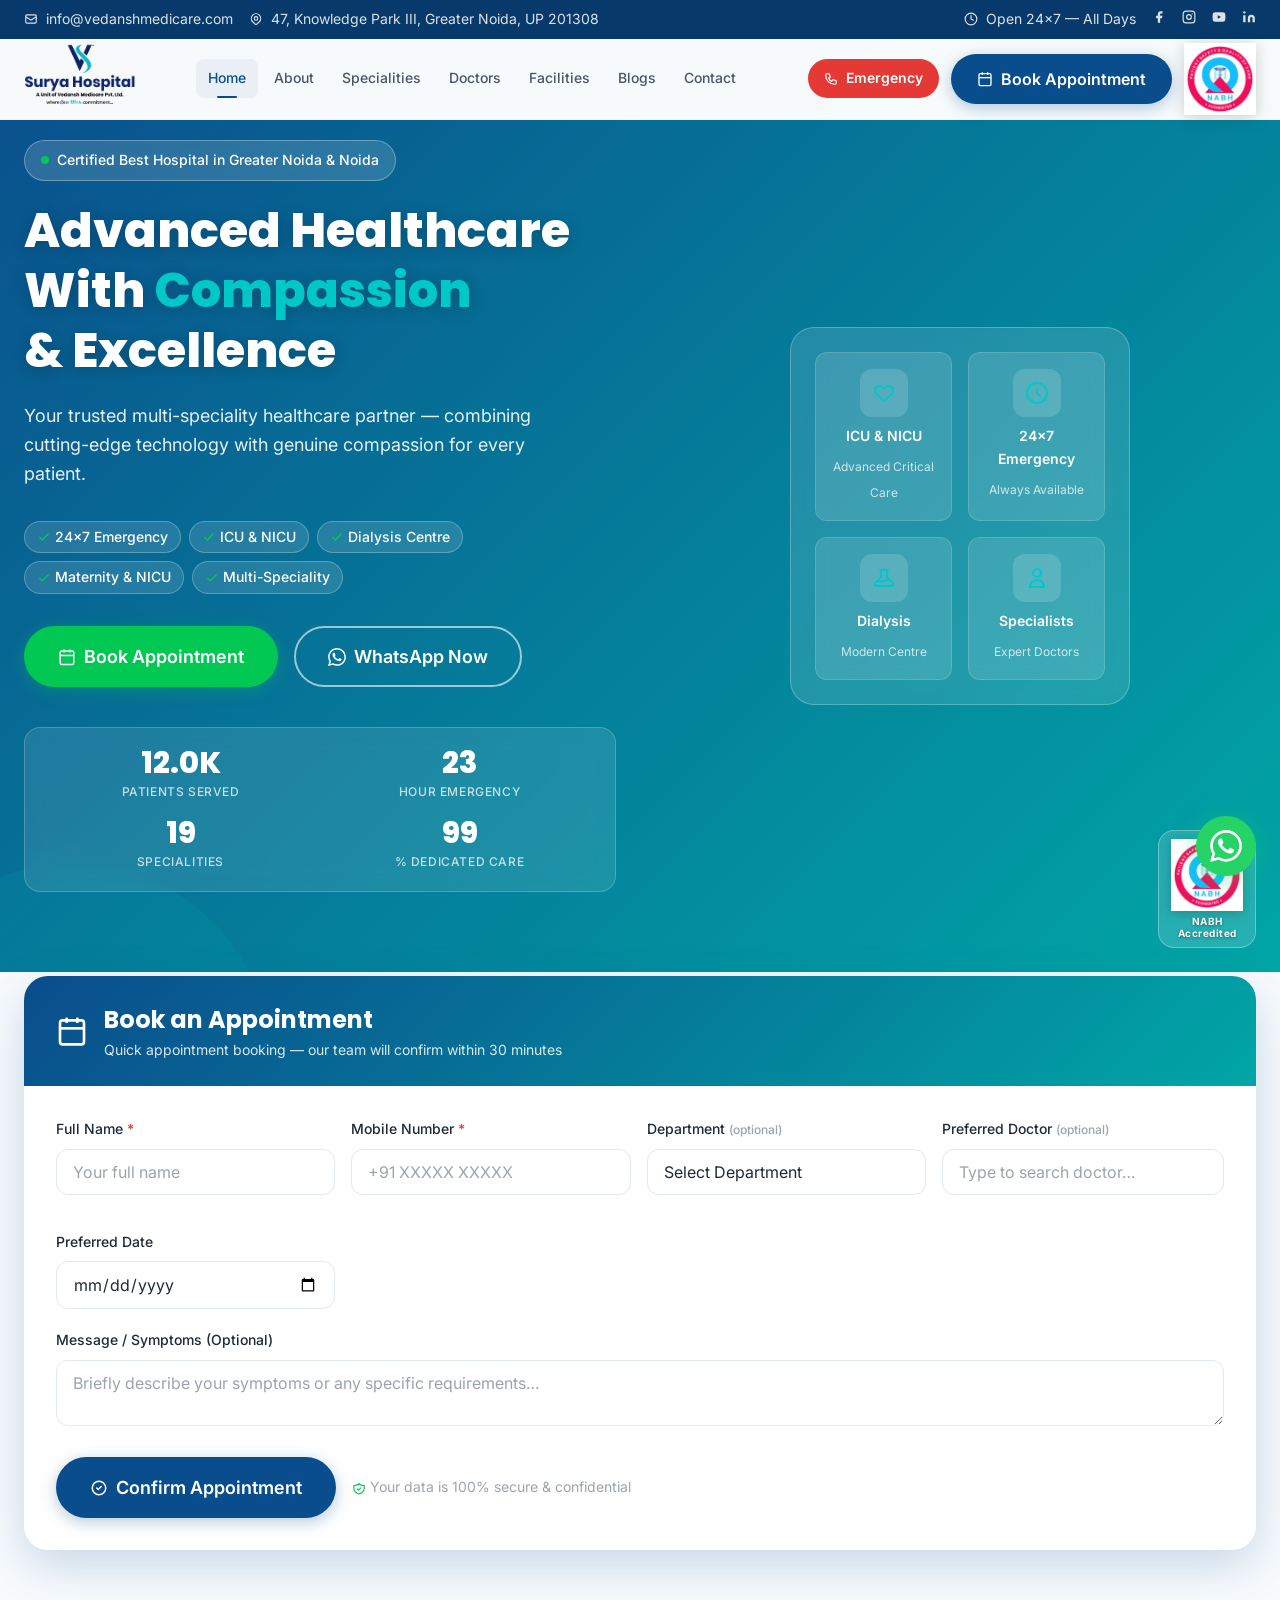
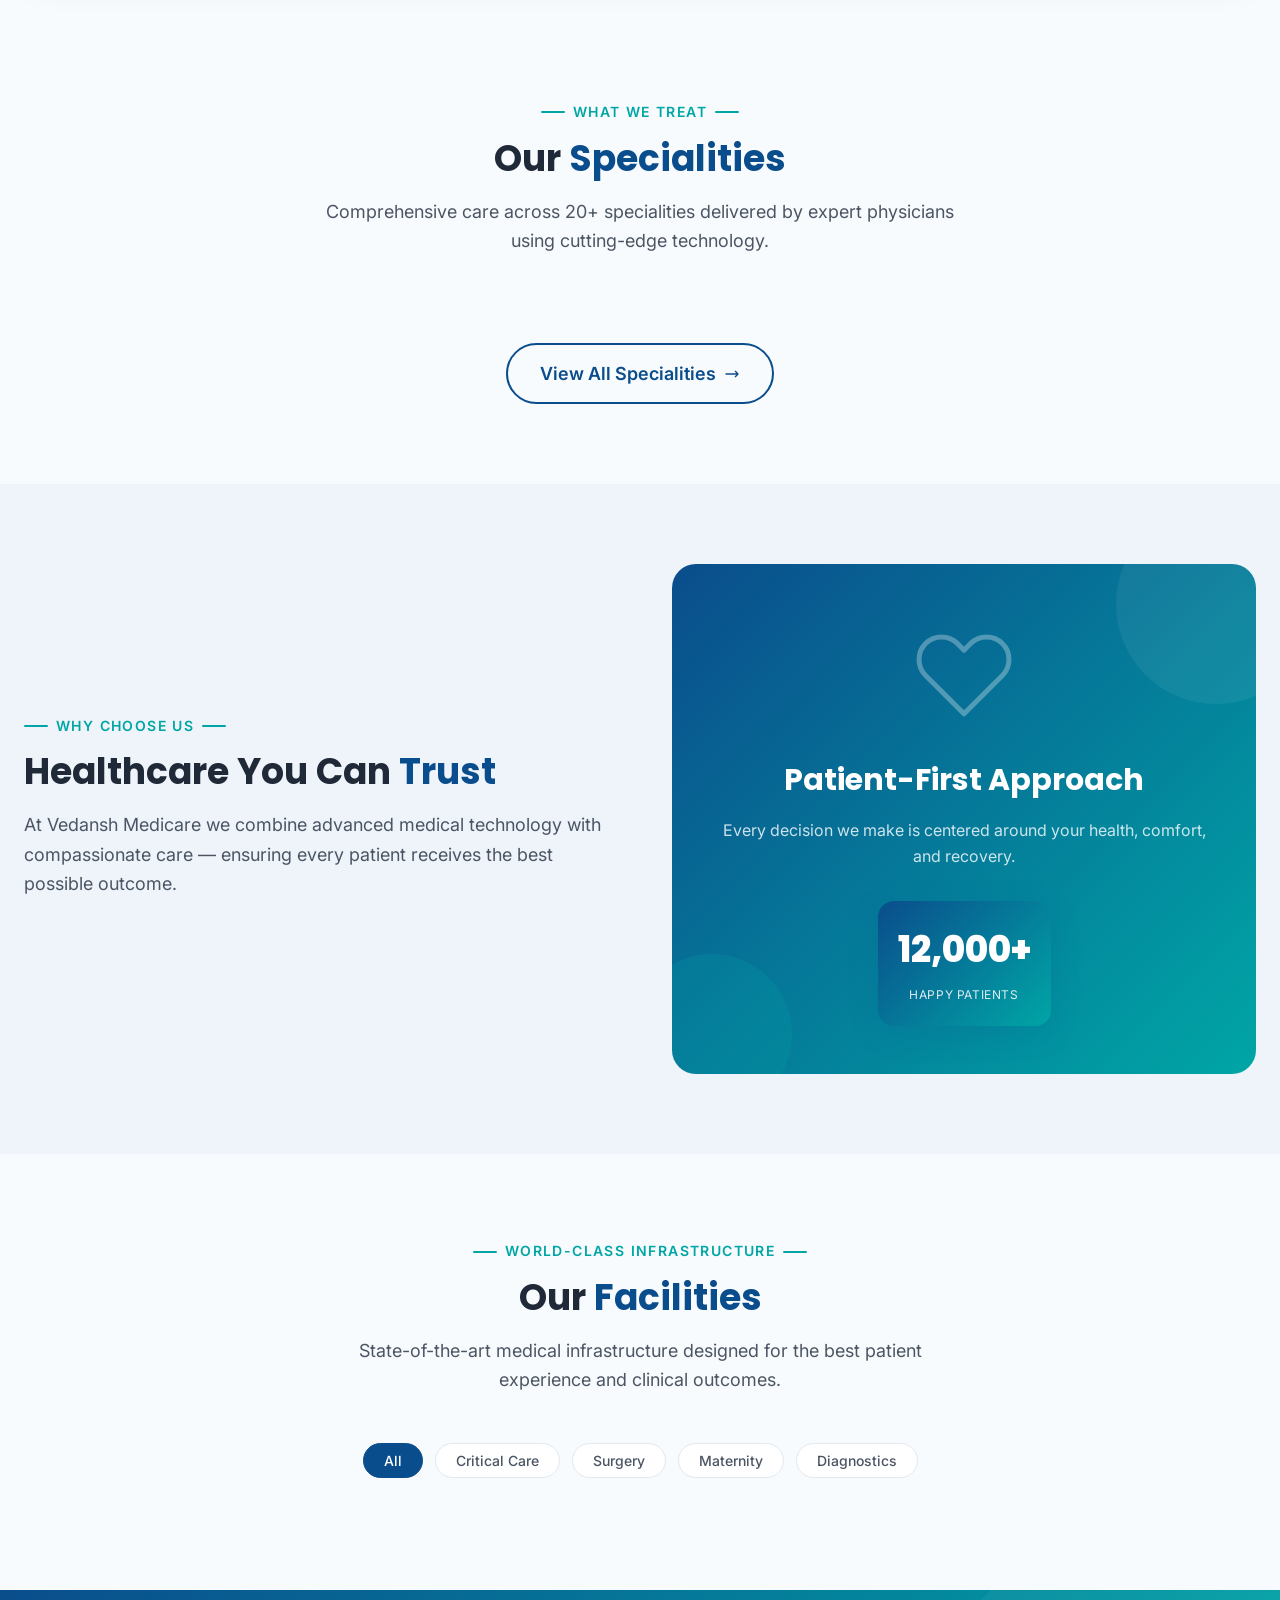
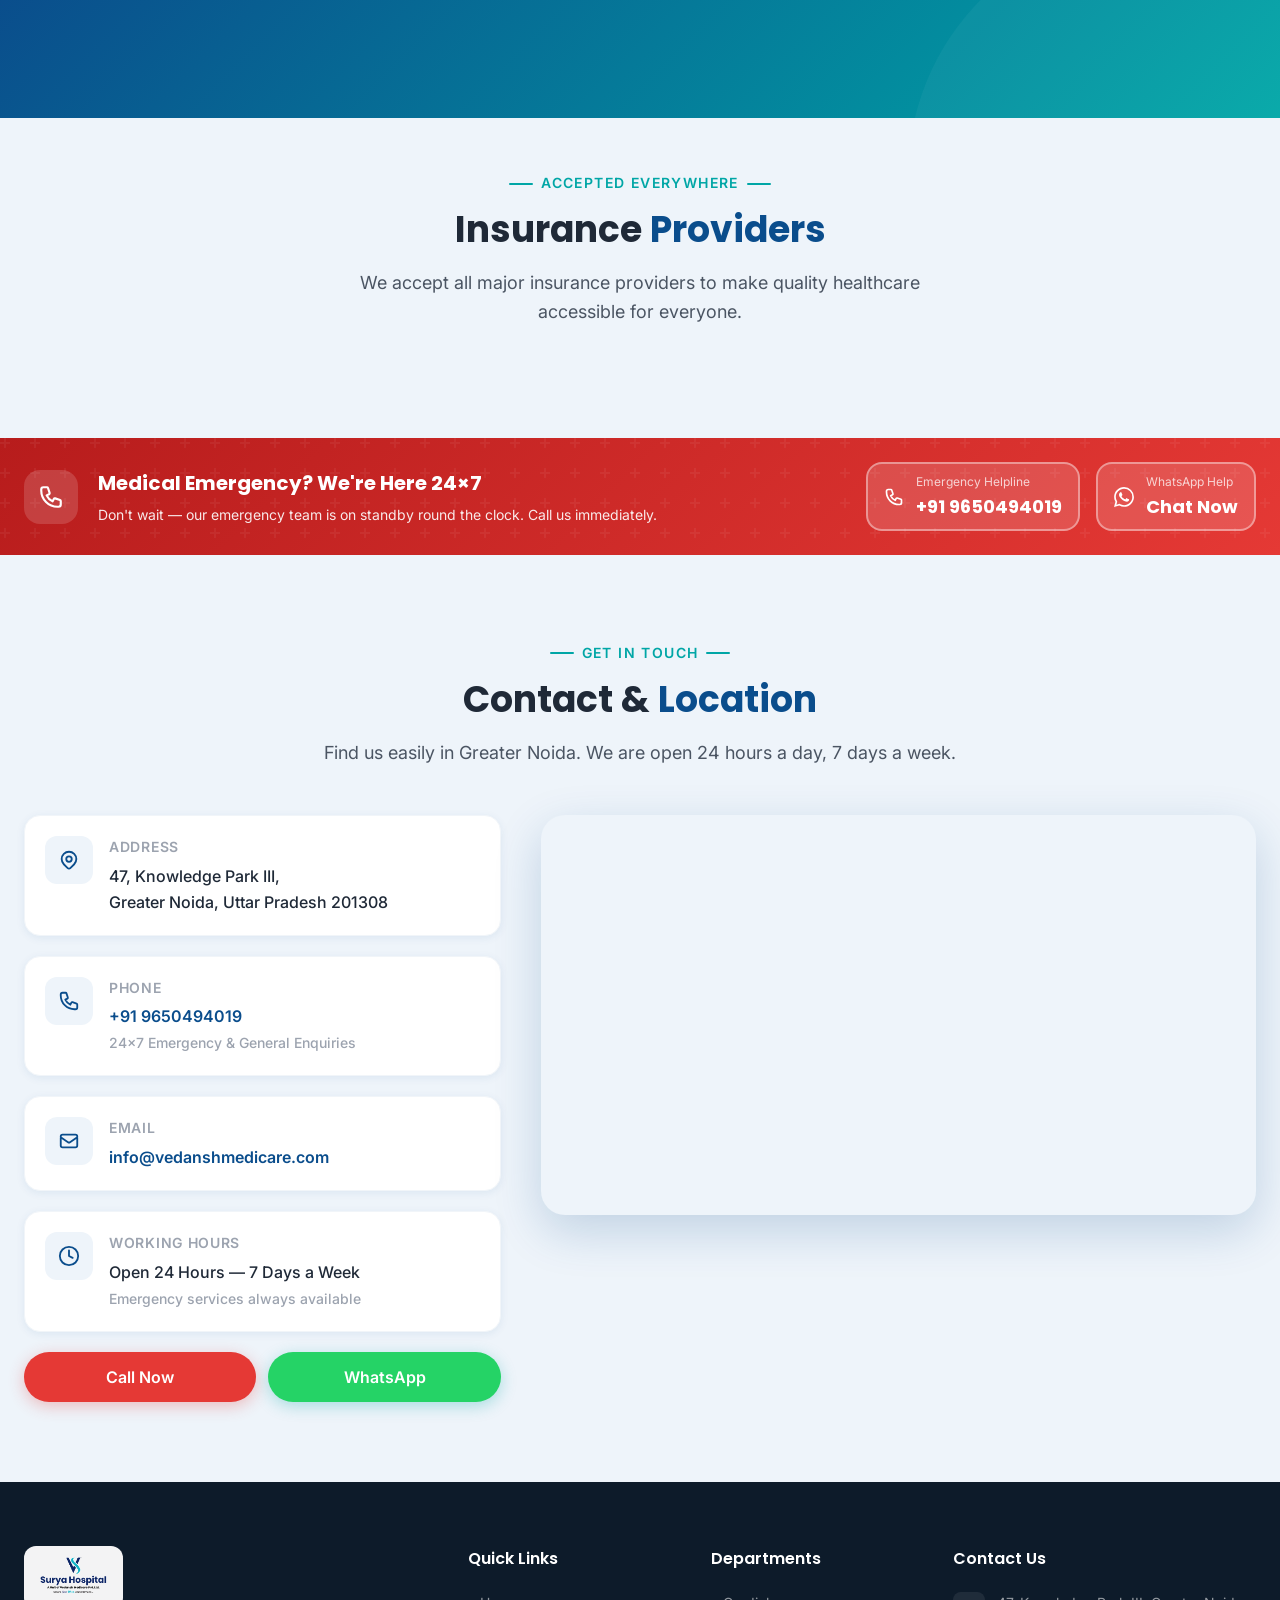
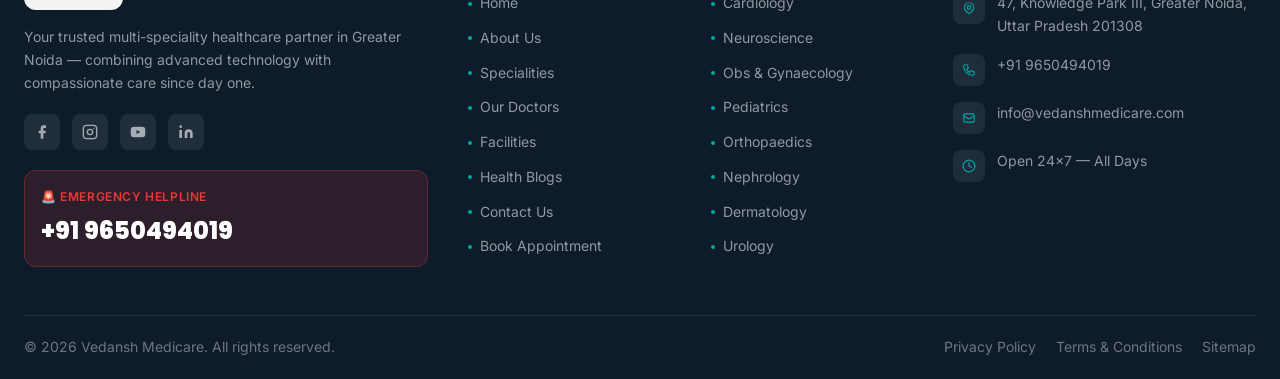
==== frontend/index.html @ 6a5845eb "Fixing the backend" ====
<!DOCTYPE html>
<html lang="en">
<head>
  <meta charset="UTF-8" />
  <meta name="viewport" content="width=device-width, initial-scale=1.0" />
  <meta name="description" content="Vedansh Medicare – Advanced Multi-Speciality Hospital in Greater Noida. 24×7 Emergency, ICU, NICU, Dialysis, Maternity & expert specialists. Book an appointment today." />
  <meta name="keywords" content="hospital greater noida, vedansh medicare, multispeciality hospital, ICU NICU dialysis, emergency hospital noida" />
  <meta name="author" content="Vedansh Medicare" />

  <!-- Open Graph -->
  <meta property="og:type"        content="website" />
  <meta property="og:title"       content="Vedansh Medicare | Advanced Multi-Speciality Hospital" />
  <meta property="og:description" content="24×7 Emergency, ICU, NICU, Dialysis, Maternity & expert specialists in Greater Noida." />
  <meta property="og:url"         content="https://vedanshmedicare.com/" />
  <meta property="og:image"       content="images/og-cover.jpg" />

  <!-- Twitter Card -->
  <meta name="twitter:card"        content="summary_large_image" />
  <meta name="twitter:title"       content="Vedansh Medicare | Advanced Multi-Speciality Hospital" />
  <meta name="twitter:description" content="24×7 Emergency, ICU, NICU, Dialysis, Maternity & expert specialists." />
  <meta name="twitter:image"       content="images/og-cover.jpg" />

  <!-- Canonical -->
  <link rel="canonical" href="https://vedanshmedicare.com/" />

  <!-- Favicon -->
  <link rel="icon" type="image/svg+xml" href="images/favicon.svg" />

  <!-- Fonts (self-hostable via Google Fonts) -->
  <link rel="preconnect" href="https://fonts.googleapis.com" />
  <link rel="preconnect" href="https://fonts.gstatic.com" crossorigin />
  <link href="https://fonts.googleapis.com/css2?family=Poppins:wght@400;500;600;700;800&family=Inter:wght@400;500;600&display=swap" rel="stylesheet" />

  <!-- Stylesheets -->
  <link rel="stylesheet" href="css/variables.css" />
  <link rel="stylesheet" href="css/main.css" />

  <!-- Schema.org Structured Data -->
  <script type="application/ld+json">
  {
    "@context": "https://schema.org",
    "@type": "Hospital",
    "name": "Vedansh Medicare",
    "description": "Advanced Multi-Speciality Hospital in Greater Noida offering 24×7 emergency care, ICU, NICU, dialysis, maternity, and specialist services.",
    "url": "https://vedanshmedicare.com",
    "telephone": "+919650494019",
    "email": "info@vedanshmedicare.com",
    "address": {
      "@type": "PostalAddress",
      "streetAddress": "47, Knowledge Park III",
      "addressLocality": "Greater Noida",
      "addressRegion": "Uttar Pradesh",
      "postalCode": "201308",
      "addressCountry": "IN"
    },
    "openingHours": "Mo-Su 00:00-24:00",
    "sameAs": [
      "https://www.facebook.com/share/1E7JpwSsVk/?mibextid=wwXIfr",
      "https://www.instagram.com/suryahospital_?igsh=MXFpNWg0MnI4MzdrYg==",
      "https://linkedin.com/company/vedanshmedicare"
    ]
  }
  </script>

  <title>Vedansh Medicare | Advanced Multi-Speciality Hospital – Greater Noida</title>
  <script src="/_config.js"></script>
</head>
<body>

<!-- ═══════════════════════════════════════════════════════
     TOAST CONTAINER
═══════════════════════════════════════════════════════ -->
<div id="toast-container" role="alert" aria-live="polite"></div>

<!-- ═══════════════════════════════════════════════════════
     SECTION 1 · STICKY HEADER
═══════════════════════════════════════════════════════ -->
<header id="site-header" role="banner">

  <!-- Top Bar -->
  <div class="header-top">
    <div class="container">
      <div class="header-top-left">
        <a href="mailto:info@vedanshmedicare.com" class="header-top-item">
          <svg xmlns="http://www.w3.org/2000/svg" fill="none" viewBox="0 0 24 24" stroke="currentColor" stroke-width="2"><path stroke-linecap="round" stroke-linejoin="round" d="M3 8l7.89 5.26a2 2 0 002.22 0L21 8M5 19h14a2 2 0 002-2V7a2 2 0 00-2-2H5a2 2 0 00-2 2v10a2 2 0 002 2z"/></svg>
          info@vedanshmedicare.com
        </a>
        <a href="https://maps.google.com/?q=47+Knowledge+Park+III,+Greater+Noida,+Uttar+Pradesh+201308" target="_blank" rel="noopener" class="header-top-item header-top-link">
          <svg xmlns="http://www.w3.org/2000/svg" fill="none" viewBox="0 0 24 24" stroke="currentColor" stroke-width="2"><path stroke-linecap="round" stroke-linejoin="round" d="M17.657 16.657L13.414 20.9a1.998 1.998 0 01-2.827 0l-4.244-4.243a8 8 0 1111.314 0z"/><path stroke-linecap="round" stroke-linejoin="round" d="M15 11a3 3 0 11-6 0 3 3 0 016 0z"/></svg>
          47, Knowledge Park III, Greater Noida, UP 201308
        </a>
      </div>
      <div class="header-top-right">
        <span class="header-top-item">
          <svg xmlns="http://www.w3.org/2000/svg" fill="none" viewBox="0 0 24 24" stroke="currentColor" stroke-width="2"><circle cx="12" cy="12" r="10"/><path stroke-linecap="round" stroke-linejoin="round" d="M12 6v6l4 2"/></svg>
          Open 24×7 — All Days
        </span>
        <a href="https://www.facebook.com/share/1E7JpwSsVk/?mibextid=wwXIfr" target="_blank" rel="noopener" aria-label="Facebook">
          <svg xmlns="http://www.w3.org/2000/svg" width="14" height="14" viewBox="0 0 24 24" fill="currentColor"><path d="M18 2h-3a5 5 0 00-5 5v3H7v4h3v8h4v-8h3l1-4h-4V7a1 1 0 011-1h3z"/></svg>
        </a>
        <a href="https://www.instagram.com/suryahospital_?igsh=MXFpNWg0MnI4MzdrYg==" target="_blank" rel="noopener" aria-label="Instagram">
          <svg xmlns="http://www.w3.org/2000/svg" width="14" height="14" viewBox="0 0 24 24" fill="none" stroke="currentColor" stroke-width="2"><rect x="2" y="2" width="20" height="20" rx="5" ry="5"/><circle cx="12" cy="12" r="4"/><circle cx="17.5" cy="6.5" r="1" fill="currentColor" stroke="none"/></svg>
        </a>
        <a href="https://youtube.com/@vedanshmedicare?si=hkVIFblHaUHSqCaW" target="_blank" rel="noopener" aria-label="YouTube">
          <svg xmlns="http://www.w3.org/2000/svg" width="14" height="14" viewBox="0 0 24 24" fill="currentColor"><path d="M22.54 6.42a2.78 2.78 0 00-1.95-1.96C18.88 4 12 4 12 4s-6.88 0-8.59.46a2.78 2.78 0 00-1.95 1.96A29 29 0 001 12a29 29 0 00.46 5.58a2.78 2.78 0 001.95 1.96C5.12 20 12 20 12 20s6.88 0 8.59-.46a2.78 2.78 0 001.95-1.96A29 29 0 0023 12a29 29 0 00-.46-5.58zM9.75 15.02V8.98L15.5 12l-5.75 3.02z"/></svg>
        </a>
        <a href="https://linkedin.com/company/vedanshmedicare" target="_blank" rel="noopener" aria-label="LinkedIn">
          <svg xmlns="http://www.w3.org/2000/svg" width="14" height="14" viewBox="0 0 24 24" fill="currentColor"><path d="M16 8a6 6 0 016 6v7h-4v-7a2 2 0 00-2-2 2 2 0 00-2 2v7h-4v-7a6 6 0 016-6zM2 9h4v12H2z"/><circle cx="4" cy="4" r="2"/></svg>
        </a>
      </div>
    </div>
  </div>

  <!-- Main Header -->
  <div class="header-main">
    <div class="container">
      <!-- Logo -->
      <a href="index.html" class="site-logo" aria-label="Vedansh Medicare – Home">
        <img src="images/logo.png" alt="Vedansh Medicare" class="site-logo-img" />
      </a>

      <!-- Navigation -->
      <nav class="site-nav" aria-label="Main navigation">
        <a href="index.html"        class="nav-link active">Home</a>
        <a href="about.html"        class="nav-link">About</a>
        <a href="specialities.html" class="nav-link">Specialities</a>
        <a href="doctors.html"      class="nav-link">Doctors</a>
        <a href="facilities.html"   class="nav-link">Facilities</a>
        <a href="blogs.html"        class="nav-link">Blogs</a>
        <a href="contact.html"      class="nav-link">Contact</a>
      </nav>

      <!-- Actions -->
      <div class="header-actions">
        <a href="tel:+919650494019" class="emergency-pill" aria-label="Emergency: +91 9650494019">
          <svg xmlns="http://www.w3.org/2000/svg" fill="none" viewBox="0 0 24 24" stroke="currentColor" stroke-width="2"><path stroke-linecap="round" stroke-linejoin="round" d="M3 5a2 2 0 012-2h3.28a1 1 0 01.948.684l1.498 4.493a1 1 0 01-.502 1.21l-2.257 1.13a11.042 11.042 0 005.516 5.516l1.13-2.257a1 1 0 011.21-.502l4.493 1.498a1 1 0 01.684.949V19a2 2 0 01-2 2h-1C9.716 21 3 14.284 3 6V5z"/></svg>
          Emergency
        </a>
        <a href="#appointment" class="btn btn-primary">
          <svg xmlns="http://www.w3.org/2000/svg" fill="none" viewBox="0 0 24 24" stroke="currentColor" stroke-width="2" width="16" height="16"><rect x="3" y="4" width="18" height="18" rx="2" ry="2"/><line x1="16" y1="2" x2="16" y2="6"/><line x1="8" y1="2" x2="8" y2="6"/><line x1="3" y1="10" x2="21" y2="10"/></svg>
          Book Appointment
        </a>
        <img src="assets /nabh-logo-png_seeklogo-398755.png" alt="NABH Accredited" class="nabh-badge" title="NABH Accredited Hospital" />
        <!-- Hamburger -->
        <button class="hamburger" id="hamburger-btn" aria-label="Open navigation menu" aria-expanded="false">
          <span></span><span></span><span></span>
        </button>
      </div>
    </div>
  </div>
  <!-- ── Offers Marquee ── -->
  <div id="offers-marquee-bar" style="display:none;">
    <div class="offers-marquee-track" id="offers-marquee-track"></div>
  </div>
</header>

<!-- Mobile Navigation Overlay -->
<div class="mobile-nav" id="mobile-nav" role="dialog" aria-modal="true" aria-label="Mobile navigation">
  <div class="mobile-nav-panel">
    <div class="mobile-nav-header">
      <a href="index.html" class="site-logo">
        <img src="images/logo.png" alt="Vedansh Medicare" class="site-logo-img" />
      </a>
      <button id="mobile-nav-close" aria-label="Close navigation">
        <svg xmlns="http://www.w3.org/2000/svg" fill="none" viewBox="0 0 24 24" stroke="currentColor" stroke-width="2" width="24" height="24"><path stroke-linecap="round" stroke-linejoin="round" d="M6 18L18 6M6 6l12 12"/></svg>
      </button>
    </div>
    <nav class="mobile-nav-links" aria-label="Mobile navigation">
      <a href="index.html"        class="mobile-nav-link active">
        <svg xmlns="http://www.w3.org/2000/svg" fill="none" viewBox="0 0 24 24" stroke="currentColor" stroke-width="2" width="18" height="18"><path stroke-linecap="round" stroke-linejoin="round" d="M3 9l9-7 9 7v11a2 2 0 01-2 2H5a2 2 0 01-2-2z"/><polyline points="9 22 9 12 15 12 15 22"/></svg>
        Home
      </a>
      <a href="about.html"        class="mobile-nav-link">
        <svg xmlns="http://www.w3.org/2000/svg" fill="none" viewBox="0 0 24 24" stroke="currentColor" stroke-width="2" width="18" height="18"><path stroke-linecap="round" stroke-linejoin="round" d="M19 21V5a2 2 0 00-2-2H7a2 2 0 00-2 2v16m14 0h2m-2 0h-5m-9 0H3m2 0h5M9 7h1m-1 4h1m4-4h1m-1 4h1m-5 10v-5a1 1 0 011-1h2a1 1 0 011 1v5m-4 0h4"/></svg>
        About
      </a>
      <a href="specialities.html" class="mobile-nav-link">
        <svg xmlns="http://www.w3.org/2000/svg" fill="none" viewBox="0 0 24 24" stroke="currentColor" stroke-width="2" width="18" height="18"><path stroke-linecap="round" stroke-linejoin="round" d="M9 5H7a2 2 0 00-2 2v12a2 2 0 002 2h10a2 2 0 002-2V7a2 2 0 00-2-2h-2M9 5a2 2 0 002 2h2a2 2 0 002-2M9 5a2 2 0 012-2h2a2 2 0 012 2"/></svg>
        Specialities
      </a>
      <a href="doctors.html"      class="mobile-nav-link">
        <svg xmlns="http://www.w3.org/2000/svg" fill="none" viewBox="0 0 24 24" stroke="currentColor" stroke-width="2" width="18" height="18"><path stroke-linecap="round" stroke-linejoin="round" d="M16 7a4 4 0 11-8 0 4 4 0 018 0zM12 14a7 7 0 00-7 7h14a7 7 0 00-7-7z"/></svg>
        Doctors
      </a>
      <a href="facilities.html"   class="mobile-nav-link">
        <svg xmlns="http://www.w3.org/2000/svg" fill="none" viewBox="0 0 24 24" stroke="currentColor" stroke-width="2" width="18" height="18"><path stroke-linecap="round" stroke-linejoin="round" d="M4.318 6.318a4.5 4.5 0 000 6.364L12 20.364l7.682-7.682a4.5 4.5 0 00-6.364-6.364L12 7.636l-1.318-1.318a4.5 4.5 0 00-6.364 0z"/></svg>
        Facilities
      </a>
      <a href="blogs.html"        class="mobile-nav-link">
        <svg xmlns="http://www.w3.org/2000/svg" fill="none" viewBox="0 0 24 24" stroke="currentColor" stroke-width="2" width="18" height="18"><path stroke-linecap="round" stroke-linejoin="round" d="M12 6.253v13m0-13C10.832 5.477 9.246 5 7.5 5S4.168 5.477 3 6.253v13C4.168 18.477 5.754 18 7.5 18s3.332.477 4.5 1.253m0-13C13.168 5.477 14.754 5 16.5 5c1.747 0 3.332.477 4.5 1.253v13C19.832 18.477 18.247 18 16.5 18c-1.746 0-3.332.477-4.5 1.253"/></svg>
        Blogs
      </a>
      <a href="contact.html"      class="mobile-nav-link">
        <svg xmlns="http://www.w3.org/2000/svg" fill="none" viewBox="0 0 24 24" stroke="currentColor" stroke-width="2" width="18" height="18"><path stroke-linecap="round" stroke-linejoin="round" d="M3 5a2 2 0 012-2h3.28a1 1 0 01.948.684l1.498 4.493a1 1 0 01-.502 1.21l-2.257 1.13a11.042 11.042 0 005.516 5.516l1.13-2.257a1 1 0 011.21-.502l4.493 1.498a1 1 0 01.684.949V19a2 2 0 01-2 2h-1C9.716 21 3 14.284 3 6V5z"/></svg>
        Contact
      </a>
    </nav>
    <div class="mobile-nav-footer">
      <a href="tel:+919650494019" class="btn btn-emergency w-full" style="justify-content:center;">
        <svg xmlns="http://www.w3.org/2000/svg" fill="none" viewBox="0 0 24 24" stroke="currentColor" stroke-width="2" width="16" height="16"><path stroke-linecap="round" stroke-linejoin="round" d="M3 5a2 2 0 012-2h3.28a1 1 0 01.948.684l1.498 4.493a1 1 0 01-.502 1.21l-2.257 1.13a11.042 11.042 0 005.516 5.516l1.13-2.257a1 1 0 011.21-.502l4.493 1.498a1 1 0 01.684.949V19a2 2 0 01-2 2h-1C9.716 21 3 14.284 3 6V5z"/></svg>
        Emergency: +91 9650494019
      </a>
      <a href="#appointment" class="btn btn-primary w-full" style="justify-content:center;" id="mobile-book-btn">
        Book Appointment
      </a>
    </div>
  </div>
</div>

<main id="main-content">

<!-- ═══════════════════════════════════════════════════════
     SECTION 2 · HERO BANNER
═══════════════════════════════════════════════════════ -->
<section id="hero" aria-label="Hero banner">

  <!-- Slides Container -->
  <div class="hero-slides-container" id="hero-slides">
    <!-- Slide 1 (default gradient) -->
    <div class="hero-slide active" data-index="0">
      <div class="hero-default-bg"></div>
    </div>
  </div>

  <!-- NABH Certification Badge -->
  <div class="hero-nabh-badge">
    <img src="assets /nabh-logo-png_seeklogo-398755.png" alt="NABH Accredited Hospital" />
    <span>NABH<br/>Accredited</span>
  </div>

  <!-- Hero Content -->
  <div class="hero-content">
    <div class="container">
      <!-- Text -->
      <div class="hero-text" data-animate="fade-up">
        <div class="hero-badge">
          <span class="dot"></span>
          Certified Best Hospital in Greater Noida &amp; Noida
        </div>

        <h1 class="hero-title">
          Advanced Healthcare<br/>
          With <span class="highlight">Compassion</span><br/>
          &amp; Excellence
        </h1>

        <p class="hero-subtitle">
          Your trusted multi-speciality healthcare partner — combining cutting-edge technology with genuine compassion for every patient.
        </p>

        <div class="hero-tags">
          <span class="hero-tag">
            <svg xmlns="http://www.w3.org/2000/svg" fill="none" viewBox="0 0 24 24" stroke="currentColor" stroke-width="2.5" width="14" height="14"><path stroke-linecap="round" stroke-linejoin="round" d="M5 13l4 4L19 7"/></svg>
            24×7 Emergency
          </span>
          <span class="hero-tag">
            <svg xmlns="http://www.w3.org/2000/svg" fill="none" viewBox="0 0 24 24" stroke="currentColor" stroke-width="2.5" width="14" height="14"><path stroke-linecap="round" stroke-linejoin="round" d="M5 13l4 4L19 7"/></svg>
            ICU &amp; NICU
          </span>
          <span class="hero-tag">
            <svg xmlns="http://www.w3.org/2000/svg" fill="none" viewBox="0 0 24 24" stroke="currentColor" stroke-width="2.5" width="14" height="14"><path stroke-linecap="round" stroke-linejoin="round" d="M5 13l4 4L19 7"/></svg>
            Dialysis Centre
          </span>
          <span class="hero-tag">
            <svg xmlns="http://www.w3.org/2000/svg" fill="none" viewBox="0 0 24 24" stroke="currentColor" stroke-width="2.5" width="14" height="14"><path stroke-linecap="round" stroke-linejoin="round" d="M5 13l4 4L19 7"/></svg>
            Maternity &amp; NICU
          </span>
          <span class="hero-tag">
            <svg xmlns="http://www.w3.org/2000/svg" fill="none" viewBox="0 0 24 24" stroke="currentColor" stroke-width="2.5" width="14" height="14"><path stroke-linecap="round" stroke-linejoin="round" d="M5 13l4 4L19 7"/></svg>
            Multi-Speciality
          </span>
        </div>

        <div class="hero-actions">
          <a href="#appointment" class="btn btn-accent btn-lg">
            <svg xmlns="http://www.w3.org/2000/svg" fill="none" viewBox="0 0 24 24" stroke="currentColor" stroke-width="2" width="18" height="18"><rect x="3" y="4" width="18" height="18" rx="2" ry="2"/><line x1="16" y1="2" x2="16" y2="6"/><line x1="8" y1="2" x2="8" y2="6"/><line x1="3" y1="10" x2="21" y2="10"/></svg>
            Book Appointment
          </a>
          <a href="https://wa.me/919650494019" target="_blank" rel="noopener" class="btn btn-outline-white btn-lg">
            <svg xmlns="http://www.w3.org/2000/svg" viewBox="0 0 24 24" fill="currentColor" width="18" height="18"><path d="M17.472 14.382c-.297-.149-1.758-.867-2.03-.967-.273-.099-.471-.148-.67.15-.197.297-.767.966-.94 1.164-.173.199-.347.223-.644.075-.297-.15-1.255-.463-2.39-1.475-.883-.788-1.48-1.761-1.653-2.059-.173-.297-.018-.458.13-.606.134-.133.298-.347.446-.52.149-.174.198-.298.298-.497.099-.198.05-.371-.025-.52-.075-.149-.669-1.612-.916-2.207-.242-.579-.487-.5-.669-.51-.173-.008-.371-.01-.57-.01-.198 0-.52.074-.792.372-.272.297-1.04 1.016-1.04 2.479 0 1.462 1.065 2.875 1.213 3.074.149.198 2.096 3.2 5.077 4.487.709.306 1.262.489 1.694.625.712.227 1.36.195 1.871.118.571-.085 1.758-.719 2.006-1.413.248-.694.248-1.289.173-1.413-.074-.124-.272-.198-.57-.347m-5.421 7.403h-.004a9.87 9.87 0 01-5.031-1.378l-.361-.214-3.741.982.998-3.648-.235-.374a9.86 9.86 0 01-1.51-5.26c.001-5.45 4.436-9.884 9.888-9.884 2.64 0 5.122 1.03 6.988 2.898a9.825 9.825 0 012.893 6.994c-.003 5.45-4.437 9.884-9.885 9.884m8.413-18.297A11.815 11.815 0 0012.05 0C5.495 0 .16 5.335.157 11.892c0 2.096.547 4.142 1.588 5.945L.057 24l6.305-1.654a11.882 11.882 0 005.683 1.448h.005c6.554 0 11.89-5.335 11.893-11.893a11.821 11.821 0 00-3.48-8.413z"/></svg>
            WhatsApp Now
          </a>
        </div>

        <!-- Trust Indicators -->
        <div class="hero-trust">
          <div class="trust-stat">
            <span class="trust-stat-number" data-count="12000">0</span>
            <span class="trust-stat-label">Patients Served</span>
          </div>
          <div class="trust-stat">
            <span class="trust-stat-number" data-count="24">0</span>
            <span class="trust-stat-label">Hour Emergency</span>
          </div>
          <div class="trust-stat">
            <span class="trust-stat-number" data-count="20">0</span>
            <span class="trust-stat-label">Specialities</span>
          </div>
          <div class="trust-stat">
            <span class="trust-stat-number" data-count="100">0</span>
            <span class="trust-stat-label">% Dedicated Care</span>
          </div>
        </div>
      </div>

      <!-- Floating Info Panel -->
      <div class="hero-image-panel" data-animate="fade-left" data-delay="300">
        <div class="hero-floating-card">
          <div class="hero-float-item">
            <div class="hero-float-icon">
              <svg xmlns="http://www.w3.org/2000/svg" fill="none" viewBox="0 0 24 24" stroke="currentColor" stroke-width="2"><path stroke-linecap="round" stroke-linejoin="round" d="M4.318 6.318a4.5 4.5 0 000 6.364L12 20.364l7.682-7.682a4.5 4.5 0 00-6.364-6.364L12 7.636l-1.318-1.318a4.5 4.5 0 00-6.364 0z"/></svg>
            </div>
            <strong>ICU & NICU</strong>
            <span>Advanced Critical Care</span>
          </div>
          <div class="hero-float-item">
            <div class="hero-float-icon">
              <svg xmlns="http://www.w3.org/2000/svg" fill="none" viewBox="0 0 24 24" stroke="currentColor" stroke-width="2"><circle cx="12" cy="12" r="10"/><path stroke-linecap="round" stroke-linejoin="round" d="M12 8v4l3 3"/></svg>
            </div>
            <strong>24×7 Emergency</strong>
            <span>Always Available</span>
          </div>
          <div class="hero-float-item">
            <div class="hero-float-icon">
              <svg xmlns="http://www.w3.org/2000/svg" fill="none" viewBox="0 0 24 24" stroke="currentColor" stroke-width="2"><path stroke-linecap="round" stroke-linejoin="round" d="M19.428 15.428a2 2 0 00-1.022-.547l-2.387-.477a6 6 0 00-3.86.517l-.318.158a6 6 0 01-3.86.517L6.05 15.21a2 2 0 00-1.806.547M8 4h8l-1 1v5.172a2 2 0 00.586 1.414l5 5c1.26 1.26.367 3.414-1.415 3.414H4.828c-1.782 0-2.674-2.154-1.414-3.414l5-5A2 2 0 009 10.172V5L8 4z"/></svg>
            </div>
            <strong>Dialysis</strong>
            <span>Modern Centre</span>
          </div>
          <div class="hero-float-item">
            <div class="hero-float-icon">
              <svg xmlns="http://www.w3.org/2000/svg" fill="none" viewBox="0 0 24 24" stroke="currentColor" stroke-width="2"><path stroke-linecap="round" stroke-linejoin="round" d="M16 7a4 4 0 11-8 0 4 4 0 018 0zM12 14a7 7 0 00-7 7h14a7 7 0 00-7-7z"/></svg>
            </div>
            <strong>Specialists</strong>
            <span>Expert Doctors</span>
          </div>
        </div>
      </div>
    </div>
  </div>

</section>


<!-- ═══════════════════════════════════════════════════════
     SECTION 3 · MEDIA GALLERY (populated from admin)
═══════════════════════════════════════════════════════ -->
<section id="media-gallery-section" aria-label="Hospital Gallery" style="display:none;">
  <div class="gallery-section-header container">
    <h2 class="gallery-section-title" data-animate="fade-up">Our Hospital Gallery</h2>
    <p class="gallery-section-sub" data-animate="fade-up">A glimpse of our state-of-the-art facilities and care environment</p>
  </div>

  <!-- Carousel -->
  <div class="gallery-carousel" data-animate="fade-up">
    <div class="gallery-track" id="gallery-track"></div>

    <!-- Nav arrows -->
    <button class="gallery-nav gallery-nav-prev" id="gallery-prev" aria-label="Previous">
      <svg xmlns="http://www.w3.org/2000/svg" fill="none" viewBox="0 0 24 24" stroke="currentColor" stroke-width="2.5" width="20" height="20"><polyline points="15 18 9 12 15 6"/></svg>
    </button>
    <button class="gallery-nav gallery-nav-next" id="gallery-next" aria-label="Next">
      <svg xmlns="http://www.w3.org/2000/svg" fill="none" viewBox="0 0 24 24" stroke="currentColor" stroke-width="2.5" width="20" height="20"><polyline points="9 18 15 12 9 6"/></svg>
    </button>
  </div>

  <!-- Dots -->
  <div class="gallery-dots" id="gallery-dots"></div>
</section>


<!-- ═══════════════════════════════════════════════════════
     SECTION 3 · QUICK APPOINTMENT BOOKING
═══════════════════════════════════════════════════════ -->
<section id="appointment" aria-label="Book an appointment">
  <div class="container">
    <div class="appointment-card">
      <div class="appointment-header">
        <svg xmlns="http://www.w3.org/2000/svg" fill="none" viewBox="0 0 24 24" stroke="currentColor" stroke-width="2"><rect x="3" y="4" width="18" height="18" rx="2" ry="2"/><line x1="16" y1="2" x2="16" y2="6"/><line x1="8" y1="2" x2="8" y2="6"/><line x1="3" y1="10" x2="21" y2="10"/></svg>
        <div>
          <h2>Book an Appointment</h2>
          <p>Quick appointment booking — our team will confirm within 30 minutes</p>
        </div>
      </div>
      <form class="appointment-form" id="appointment-form" novalidate>
        <div class="appointment-form-grid">
          <div class="form-group">
            <label class="form-label" for="appt-name">Full Name <span style="color:var(--color-emergency)">*</span></label>
            <input type="text" id="appt-name" name="name" class="form-control" placeholder="Your full name" required autocomplete="name" />
          </div>
          <div class="form-group">
            <label class="form-label" for="appt-mobile">Mobile Number <span style="color:var(--color-emergency)">*</span></label>
            <input type="tel" id="appt-mobile" name="mobile" class="form-control" placeholder="+91 XXXXX XXXXX" required autocomplete="tel" pattern="[0-9+\-\s]{10,15}" />
          </div>
          <div class="form-group">
            <label class="form-label" for="appt-dept">Department <span style="font-size:var(--text-xs);color:var(--color-text-muted);">(optional)</span></label>
            <select id="appt-dept" name="department" class="form-control">
              <option value="" selected>Select Department</option>
            </select>
          </div>
          <div class="form-group">
            <label class="form-label" for="appt-doctor">Preferred Doctor <span style="font-size:var(--text-xs);color:var(--color-text-muted);">(optional)</span></label>
            <input type="text" id="appt-doctor" name="doctor" class="form-control" placeholder="Type to search doctor…" autocomplete="off" list="doctor-list" />
            <datalist id="doctor-list"></datalist>
          </div>
          <div class="form-group">
            <label class="form-label" for="appt-date">Preferred Date</label>
            <input type="date" id="appt-date" name="date" class="form-control" />
          </div>
        </div>
        <div class="form-group" style="margin-bottom:var(--space-6)">
          <label class="form-label" for="appt-message">Message / Symptoms (Optional)</label>
          <textarea id="appt-message" name="message" class="form-control" rows="2" placeholder="Briefly describe your symptoms or any specific requirements…"></textarea>
        </div>
        <div style="display:flex;gap:var(--space-4);align-items:center;flex-wrap:wrap;">
          <button type="submit" class="btn btn-primary btn-lg" id="appt-submit">
            <svg xmlns="http://www.w3.org/2000/svg" fill="none" viewBox="0 0 24 24" stroke="currentColor" stroke-width="2" width="18" height="18"><path stroke-linecap="round" stroke-linejoin="round" d="M9 12l2 2 4-4m6 2a9 9 0 11-18 0 9 9 0 0118 0z"/></svg>
            Confirm Appointment
          </button>
          <span style="font-size:var(--text-sm);color:var(--color-text-muted);">
            <svg xmlns="http://www.w3.org/2000/svg" fill="none" viewBox="0 0 24 24" stroke="currentColor" stroke-width="2" width="14" height="14" style="display:inline;vertical-align:middle;color:var(--color-accent);"><path stroke-linecap="round" stroke-linejoin="round" d="M9 12l2 2 4-4m5.618-4.016A11.955 11.955 0 0112 2.944a11.955 11.955 0 01-8.618 3.04A12.02 12.02 0 003 9c0 5.591 3.824 10.29 9 11.622 5.176-1.332 9-6.03 9-11.622 0-1.042-.133-2.052-.382-3.016z"/></svg>
            Your data is 100% secure &amp; confidential
          </span>
        </div>
        <div id="appt-success" class="hidden" style="margin-top:var(--space-4);padding:var(--space-4);background:rgba(0,200,83,0.1);border:1.5px solid var(--color-accent);border-radius:var(--radius-lg);color:var(--color-accent-dark);font-weight:var(--font-medium);">
          ✅ Your appointment request has been submitted! Our team will call you within 30 minutes.
        </div>
      </form>
    </div>
  </div>
</section>


<!-- ═══════════════════════════════════════════════════════
     SECTION 4 · SPECIALITIES SHOWCASE
═══════════════════════════════════════════════════════ -->
<section id="specialities" class="section-padding" aria-label="Our specialities">
  <div class="container">
    <div class="section-header" data-animate="fade-up">
      <span class="section-label">What We Treat</span>
      <h2 class="section-title">Our <span>Specialities</span></h2>
      <p class="section-desc">Comprehensive care across 20+ specialities delivered by expert physicians using cutting-edge technology.</p>
    </div>

    <div class="specialities-grid" id="specialities-grid">
      <!-- JS renders cards from data -->
    </div>

    <div style="text-align:center;margin-top:var(--space-10)" data-animate="fade-up">
      <a href="specialities.html" class="btn btn-outline btn-lg">
        View All Specialities
        <svg xmlns="http://www.w3.org/2000/svg" fill="none" viewBox="0 0 24 24" stroke="currentColor" stroke-width="2" width="16" height="16"><path stroke-linecap="round" stroke-linejoin="round" d="M17 8l4 4m0 0l-4 4m4-4H3"/></svg>
      </a>
    </div>
  </div>
</section>


<!-- ═══════════════════════════════════════════════════════
     SECTION 5 · WHY CHOOSE VEDANSH
═══════════════════════════════════════════════════════ -->
<section id="why-us" class="section-padding" aria-label="Why choose Vedansh Medicare">
  <div class="container">
    <div class="why-us-grid">
      <!-- Left: Features -->
      <div>
        <div class="section-header" style="text-align:left;margin-bottom:var(--space-8)" data-animate="fade-right">
          <span class="section-label" style="justify-content:flex-start;">Why Choose Us</span>
          <h2 class="section-title">Healthcare You Can <span>Trust</span></h2>
          <p class="section-desc" style="max-width:none;text-align:left;">At Vedansh Medicare we combine advanced medical technology with compassionate care — ensuring every patient receives the best possible outcome.</p>
        </div>
        <div class="why-us-features" data-animate="fade-right" data-delay="200">
          <!-- Cards rendered by JS -->
        </div>
      </div>
      <!-- Right: Visual panel -->
      <div class="why-us-image-panel" data-animate="fade-left" data-delay="100">
        <div style="background:var(--gradient-primary);border-radius:var(--radius-2xl);padding:var(--space-12);display:flex;flex-direction:column;align-items:center;justify-content:center;min-height:480px;position:relative;overflow:hidden;">
          <div style="position:absolute;top:-60px;right:-60px;width:200px;height:200px;background:rgba(255,255,255,0.06);border-radius:50%;"></div>
          <div style="position:absolute;bottom:-40px;left:-40px;width:160px;height:160px;background:rgba(0,166,166,0.2);border-radius:50%;"></div>
          <svg xmlns="http://www.w3.org/2000/svg" fill="none" viewBox="0 0 24 24" stroke="white" stroke-width="1" style="width:120px;height:120px;opacity:0.3;margin-bottom:var(--space-6)"><path stroke-linecap="round" stroke-linejoin="round" d="M4.318 6.318a4.5 4.5 0 000 6.364L12 20.364l7.682-7.682a4.5 4.5 0 00-6.364-6.364L12 7.636l-1.318-1.318a4.5 4.5 0 00-6.364 0z"/></svg>
          <h3 style="color:#fff;font-family:var(--font-heading);font-size:var(--text-3xl);font-weight:var(--font-bold);text-align:center;margin-bottom:var(--space-3);">Patient-First Approach</h3>
          <p style="color:rgba(255,255,255,0.8);text-align:center;font-size:var(--text-base);line-height:var(--leading-relaxed);">Every decision we make is centered around your health, comfort, and recovery.</p>
          <div class="why-us-badge" style="position:relative;bottom:auto;right:auto;margin-top:var(--space-8);">
            <span class="why-us-badge-num">12,000+</span>
            <span class="why-us-badge-text">Happy Patients</span>
          </div>
        </div>
      </div>
    </div>
  </div>
</section>


<!-- ═══════════════════════════════════════════════════════
     SECTION 6 · FACILITIES & INFRASTRUCTURE
═══════════════════════════════════════════════════════ -->
<section id="facilities" class="section-padding" aria-label="Hospital facilities">
  <div class="container">
    <div class="section-header" data-animate="fade-up">
      <span class="section-label">World-Class Infrastructure</span>
      <h2 class="section-title">Our <span>Facilities</span></h2>
      <p class="section-desc">State-of-the-art medical infrastructure designed for the best patient experience and clinical outcomes.</p>
    </div>

    <div class="facilities-filter" id="facilities-filter">
      <button class="filter-btn active" data-filter="all">All</button>
      <button class="filter-btn" data-filter="critical">Critical Care</button>
      <button class="filter-btn" data-filter="surgery">Surgery</button>
      <button class="filter-btn" data-filter="maternity">Maternity</button>
      <button class="filter-btn" data-filter="diagnostics">Diagnostics</button>
    </div>

    <div class="facilities-grid" id="facilities-grid">
      <!-- Rendered by JS -->
    </div>
  </div>
</section>




<!-- ═══════════════════════════════════════════════════════
     SECTION 8 · TESTIMONIALS
═══════════════════════════════════════════════════════ -->
<section id="testimonials" class="section-padding" aria-label="Patient testimonials">
  <div class="container">
    <div class="section-header" data-animate="fade-up">
      <span class="section-label">What Patients Say</span>
      <h2 class="section-title">Patient <span>Stories</span></h2>
      <p class="section-desc">Real experiences from patients who trusted us with their health — their words inspire us every day.</p>
    </div>

    <div class="testimonials-carousel" data-animate="fade-up" data-delay="200">
      <div class="testimonials-track" id="testimonials-track">
        <!-- Rendered by JS -->
      </div>
    </div>

    <div class="carousel-controls" id="testimonial-controls">
      <button class="carousel-btn" id="test-prev" aria-label="Previous testimonial">
        <svg xmlns="http://www.w3.org/2000/svg" fill="none" viewBox="0 0 24 24" stroke="currentColor" stroke-width="2"><polyline points="15 18 9 12 15 6"/></svg>
      </button>
      <div id="test-dots" style="display:flex;gap:8px;"></div>
      <button class="carousel-btn" id="test-next" aria-label="Next testimonial">
        <svg xmlns="http://www.w3.org/2000/svg" fill="none" viewBox="0 0 24 24" stroke="currentColor" stroke-width="2"><polyline points="9 18 15 12 9 6"/></svg>
      </button>
    </div>
  </div>
</section>


<!-- ═══════════════════════════════════════════════════════
     SECTION 9 · STATISTICS (ANIMATED COUNTERS)
═══════════════════════════════════════════════════════ -->
<section id="statistics" aria-label="Hospital statistics">
  <div class="container">
    <div class="stats-grid" id="stats-grid">
      <!-- Rendered by JS -->
    </div>
  </div>
</section>


<!-- ═══════════════════════════════════════════════════════
     SECTION 10 · INSURANCE
═══════════════════════════════════════════════════════ -->
<section id="insurance" class="section-padding-sm" aria-label="Insurance providers">
  <div class="container">
    <div class="section-header" data-animate="fade-up" style="margin-bottom:var(--space-8)">
      <span class="section-label">Accepted Everywhere</span>
      <h2 class="section-title">Insurance <span>Providers</span></h2>
      <p class="section-desc">We accept all major insurance providers to make quality healthcare accessible for everyone.</p>
    </div>
    <div class="insurance-track-wrapper">
      <div class="insurance-track" id="insurance-track">
        <!-- Rendered by JS (duplicated for infinite scroll) -->
      </div>
    </div>
  </div>
</section>


<!-- ═══════════════════════════════════════════════════════
     SECTION 10b · PARTNERS
═══════════════════════════════════════════════════════ -->
<section id="partners" class="section-padding-sm" aria-label="Corporate partners">
  <div class="container">
    <div class="section-header" data-animate="fade-up" style="margin-bottom:var(--space-8)">
      <span class="section-label">Trusted By</span>
      <h2 class="section-title">Our <span>Partners</span></h2>
      <p class="section-desc">We partner with leading corporates and organisations to bring quality healthcare closer to you.</p>
    </div>
    <div class="insurance-track-wrapper">
      <div class="insurance-track" id="partners-track">
        <!-- Rendered by JS (duplicated for infinite scroll) -->
      </div>
    </div>
  </div>
</section>


<!-- ═══════════════════════════════════════════════════════
     SECTION 11 · HEALTH ARTICLES / BLOGS
═══════════════════════════════════════════════════════ -->
<section id="blogs" class="section-padding" aria-label="Health articles and blogs">
  <div class="container">
    <div class="section-header" data-animate="fade-up">
      <span class="section-label">Stay Informed</span>
      <h2 class="section-title">Health <span>Articles</span></h2>
      <p class="section-desc">Expert-written health articles to help you make informed decisions about your wellbeing.</p>
    </div>

    <div class="blogs-grid" id="blogs-grid">
      <!-- Rendered by JS -->
    </div>

    <div style="text-align:center;margin-top:var(--space-10)" data-animate="fade-up">
      <a href="blogs.html" class="btn btn-outline btn-lg">
        Read All Articles
        <svg xmlns="http://www.w3.org/2000/svg" fill="none" viewBox="0 0 24 24" stroke="currentColor" stroke-width="2" width="16" height="16"><path stroke-linecap="round" stroke-linejoin="round" d="M17 8l4 4m0 0l-4 4m4-4H3"/></svg>
      </a>
    </div>
  </div>
</section>


<!-- ═══════════════════════════════════════════════════════
     SECTION 12 · EMERGENCY CTA STRIP
═══════════════════════════════════════════════════════ -->
<section id="emergency-cta" aria-label="Emergency contact">
  <div class="container">
    <div class="emergency-content">
      <div class="emergency-left">
        <div class="emergency-icon-wrap">
          <svg xmlns="http://www.w3.org/2000/svg" fill="none" viewBox="0 0 24 24" stroke="white" stroke-width="2"><path stroke-linecap="round" stroke-linejoin="round" d="M3 5a2 2 0 012-2h3.28a1 1 0 01.948.684l1.498 4.493a1 1 0 01-.502 1.21l-2.257 1.13a11.042 11.042 0 005.516 5.516l1.13-2.257a1 1 0 011.21-.502l4.493 1.498a1 1 0 01.684.949V19a2 2 0 01-2 2h-1C9.716 21 3 14.284 3 6V5z"/></svg>
        </div>
        <div class="emergency-text">
          <h2>Medical Emergency? We're Here 24×7</h2>
          <p>Don't wait — our emergency team is on standby round the clock. Call us immediately.</p>
        </div>
      </div>
      <div class="emergency-contacts">
        <a href="tel:+919650494019" class="emergency-contact-btn">
          <svg xmlns="http://www.w3.org/2000/svg" fill="none" viewBox="0 0 24 24" stroke="currentColor" stroke-width="2"><path stroke-linecap="round" stroke-linejoin="round" d="M3 5a2 2 0 012-2h3.28a1 1 0 01.948.684l1.498 4.493a1 1 0 01-.502 1.21l-2.257 1.13a11.042 11.042 0 005.516 5.516l1.13-2.257a1 1 0 011.21-.502l4.493 1.498a1 1 0 01.684.949V19a2 2 0 01-2 2h-1C9.716 21 3 14.284 3 6V5z"/></svg>
          <div>
            <span class="emergency-contact-label">Emergency Helpline</span>
            <span class="emergency-contact-number">+91 9650494019</span>
          </div>
        </a>
        <a href="https://wa.me/919650494019" target="_blank" rel="noopener" class="emergency-contact-btn">
          <svg xmlns="http://www.w3.org/2000/svg" viewBox="0 0 24 24" fill="currentColor"><path d="M17.472 14.382c-.297-.149-1.758-.867-2.03-.967-.273-.099-.471-.148-.67.15-.197.297-.767.966-.94 1.164-.173.199-.347.223-.644.075-.297-.15-1.255-.463-2.39-1.475-.883-.788-1.48-1.761-1.653-2.059-.173-.297-.018-.458.13-.606.134-.133.298-.347.446-.52.149-.174.198-.298.298-.497.099-.198.05-.371-.025-.52-.075-.149-.669-1.612-.916-2.207-.242-.579-.487-.5-.669-.51-.173-.008-.371-.01-.57-.01-.198 0-.52.074-.792.372-.272.297-1.04 1.016-1.04 2.479 0 1.462 1.065 2.875 1.213 3.074.149.198 2.096 3.2 5.077 4.487.709.306 1.262.489 1.694.625.712.227 1.36.195 1.871.118.571-.085 1.758-.719 2.006-1.413.248-.694.248-1.289.173-1.413-.074-.124-.272-.198-.57-.347m-5.421 7.403h-.004a9.87 9.87 0 01-5.031-1.378l-.361-.214-3.741.982.998-3.648-.235-.374a9.86 9.86 0 01-1.51-5.26c.001-5.45 4.436-9.884 9.888-9.884 2.64 0 5.122 1.03 6.988 2.898a9.825 9.825 0 012.893 6.994c-.003 5.45-4.437 9.884-9.885 9.884m8.413-18.297A11.815 11.815 0 0012.05 0C5.495 0 .16 5.335.157 11.892c0 2.096.547 4.142 1.588 5.945L.057 24l6.305-1.654a11.882 11.882 0 005.683 1.448h.005c6.554 0 11.89-5.335 11.893-11.893a11.821 11.821 0 00-3.48-8.413z"/></svg>
          <div>
            <span class="emergency-contact-label">WhatsApp Help</span>
            <span class="emergency-contact-number">Chat Now</span>
          </div>
        </a>
      </div>
    </div>
  </div>
</section>


<!-- ═══════════════════════════════════════════════════════
     SECTION 13 · CONTACT & LOCATION
═══════════════════════════════════════════════════════ -->
<section id="contact" class="section-padding" aria-label="Contact us">
  <div class="container">
    <div class="section-header" data-animate="fade-up">
      <span class="section-label">Get In Touch</span>
      <h2 class="section-title">Contact &amp; <span>Location</span></h2>
      <p class="section-desc">Find us easily in Greater Noida. We are open 24 hours a day, 7 days a week.</p>
    </div>

    <div class="contact-grid">
      <!-- Info Cards -->
      <div class="contact-info" data-animate="fade-right">
        <div class="contact-info-card">
          <div class="contact-icon">
            <svg xmlns="http://www.w3.org/2000/svg" fill="none" viewBox="0 0 24 24" stroke="currentColor" stroke-width="2"><path stroke-linecap="round" stroke-linejoin="round" d="M17.657 16.657L13.414 20.9a1.998 1.998 0 01-2.827 0l-4.244-4.243a8 8 0 1111.314 0z"/><path stroke-linecap="round" stroke-linejoin="round" d="M15 11a3 3 0 11-6 0 3 3 0 016 0z"/></svg>
          </div>
          <div>
            <p class="contact-info-title">Address</p>
            <p class="contact-info-value">47, Knowledge Park III,<br/>Greater Noida, Uttar Pradesh 201308</p>
          </div>
        </div>
        <div class="contact-info-card">
          <div class="contact-icon">
            <svg xmlns="http://www.w3.org/2000/svg" fill="none" viewBox="0 0 24 24" stroke="currentColor" stroke-width="2"><path stroke-linecap="round" stroke-linejoin="round" d="M3 5a2 2 0 012-2h3.28a1 1 0 01.948.684l1.498 4.493a1 1 0 01-.502 1.21l-2.257 1.13a11.042 11.042 0 005.516 5.516l1.13-2.257a1 1 0 011.21-.502l4.493 1.498a1 1 0 01.684.949V19a2 2 0 01-2 2h-1C9.716 21 3 14.284 3 6V5z"/></svg>
          </div>
          <div>
            <p class="contact-info-title">Phone</p>
            <p class="contact-info-value">
              <a href="tel:+919650494019" style="color:var(--color-primary);font-weight:var(--font-semibold);">+91 9650494019</a><br/>
              <span style="font-size:var(--text-sm);color:var(--color-text-muted);">24×7 Emergency &amp; General Enquiries</span>
            </p>
          </div>
        </div>
        <div class="contact-info-card">
          <div class="contact-icon">
            <svg xmlns="http://www.w3.org/2000/svg" fill="none" viewBox="0 0 24 24" stroke="currentColor" stroke-width="2"><path stroke-linecap="round" stroke-linejoin="round" d="M3 8l7.89 5.26a2 2 0 002.22 0L21 8M5 19h14a2 2 0 002-2V7a2 2 0 00-2-2H5a2 2 0 00-2 2v10a2 2 0 002 2z"/></svg>
          </div>
          <div>
            <p class="contact-info-title">Email</p>
            <p class="contact-info-value">
              <a href="mailto:info@vedanshmedicare.com" style="color:var(--color-primary);font-weight:var(--font-semibold);">info@vedanshmedicare.com</a>
            </p>
          </div>
        </div>
        <div class="contact-info-card">
          <div class="contact-icon">
            <svg xmlns="http://www.w3.org/2000/svg" fill="none" viewBox="0 0 24 24" stroke="currentColor" stroke-width="2"><circle cx="12" cy="12" r="10"/><path stroke-linecap="round" stroke-linejoin="round" d="M12 6v6l4 2"/></svg>
          </div>
          <div>
            <p class="contact-info-title">Working Hours</p>
            <p class="contact-info-value">Open 24 Hours — 7 Days a Week<br/><span style="font-size:var(--text-sm);color:var(--color-text-muted);">Emergency services always available</span></p>
          </div>
        </div>
        <div style="display:flex;gap:var(--space-3);">
          <a href="tel:+919650494019" class="btn btn-emergency" style="flex:1;justify-content:center;">
            Call Now
          </a>
          <a href="https://wa.me/919650494019" target="_blank" rel="noopener" class="btn btn-secondary" style="flex:1;justify-content:center;background:#25D366;">
            WhatsApp
          </a>
        </div>
      </div>

      <!-- Map -->
      <div class="contact-map" data-animate="fade-left">
        <iframe
          src="https://www.google.com/maps/embed?pb=!1m18!1m12!1m3!1d3507.5!2d77.47!3d28.47!2m3!1f0!2f0!3f0!3m2!1i1024!2i768!4f13.1!3m3!1m2!1s0x0%3A0x0!2sVedansh+Medicare!5e0!3m2!1sen!2sin!4v1"
          loading="lazy"
          referrerpolicy="no-referrer-when-downgrade"
          title="Vedansh Medicare location map"
          allowfullscreen>
        </iframe>
      </div>
    </div>
  </div>
</section>

</main><!-- /main -->


<!-- ═══════════════════════════════════════════════════════
     SECTION 14 · FOOTER
═══════════════════════════════════════════════════════ -->
<footer id="site-footer" role="contentinfo">
  <div class="container">
    <div class="footer-grid">

      <!-- Brand Col -->
      <div class="footer-brand">
        <a href="index.html" class="site-logo" style="margin-bottom:var(--space-4);">
          <img src="images/logo.png" alt="Vedansh Medicare" class="site-logo-img footer-logo-img" />
        </a>
        <p class="footer-brand-desc">Your trusted multi-speciality healthcare partner in Greater Noida — combining advanced technology with compassionate care since day one.</p>
        <div class="social-links">
          <a href="https://www.facebook.com/share/1E7JpwSsVk/?mibextid=wwXIfr" target="_blank" rel="noopener" class="social-link" aria-label="Facebook">
            <svg xmlns="http://www.w3.org/2000/svg" viewBox="0 0 24 24" fill="currentColor" width="16" height="16"><path d="M18 2h-3a5 5 0 00-5 5v3H7v4h3v8h4v-8h3l1-4h-4V7a1 1 0 011-1h3z"/></svg>
          </a>
          <a href="https://www.instagram.com/suryahospital_?igsh=MXFpNWg0MnI4MzdrYg==" target="_blank" rel="noopener" class="social-link" aria-label="Instagram">
            <svg xmlns="http://www.w3.org/2000/svg" viewBox="0 0 24 24" fill="none" stroke="currentColor" stroke-width="2" width="16" height="16"><rect x="2" y="2" width="20" height="20" rx="5" ry="5"/><circle cx="12" cy="12" r="4"/><circle cx="17.5" cy="6.5" r="1" fill="currentColor" stroke="none"/></svg>
          </a>
          <a href="https://youtube.com/@vedanshmedicare?si=hkVIFblHaUHSqCaW" target="_blank" rel="noopener" class="social-link" aria-label="YouTube">
            <svg xmlns="http://www.w3.org/2000/svg" viewBox="0 0 24 24" fill="currentColor" width="16" height="16"><path d="M22.54 6.42a2.78 2.78 0 00-1.95-1.96C18.88 4 12 4 12 4s-6.88 0-8.59.46a2.78 2.78 0 00-1.95 1.96A29 29 0 001 12a29 29 0 00.46 5.58a2.78 2.78 0 001.95 1.96C5.12 20 12 20 12 20s6.88 0 8.59-.46a2.78 2.78 0 001.95-1.96A29 29 0 0023 12a29 29 0 00-.46-5.58zM9.75 15.02V8.98L15.5 12l-5.75 3.02z"/></svg>
          </a>
          <a href="https://linkedin.com/company/vedanshmedicare" target="_blank" rel="noopener" class="social-link" aria-label="LinkedIn">
            <svg xmlns="http://www.w3.org/2000/svg" viewBox="0 0 24 24" fill="currentColor" width="16" height="16"><path d="M16 8a6 6 0 016 6v7h-4v-7a2 2 0 00-2-2 2 2 0 00-2 2v7h-4v-7a6 6 0 016-6zM2 9h4v12H2z"/><circle cx="4" cy="4" r="2"/></svg>
          </a>
        </div>
        <div class="footer-emergency" style="margin-top:var(--space-5);">
          <span class="footer-emergency-label">🚨 Emergency Helpline</span>
          <a href="tel:+919650494019" class="footer-emergency-number">+91 9650494019</a>
        </div>
      </div>

      <!-- Quick Links -->
      <div>
        <h3 class="footer-col-title">Quick Links</h3>
        <ul class="footer-links">
          <li><a href="index.html"        class="footer-link">Home</a></li>
          <li><a href="about.html"        class="footer-link">About Us</a></li>
          <li><a href="specialities.html" class="footer-link">Specialities</a></li>
          <li><a href="doctors.html"      class="footer-link">Our Doctors</a></li>
          <li><a href="facilities.html"   class="footer-link">Facilities</a></li>
          <li><a href="blogs.html"        class="footer-link">Health Blogs</a></li>
          <li><a href="contact.html"      class="footer-link">Contact Us</a></li>
          <li><a href="#appointment"      class="footer-link">Book Appointment</a></li>
        </ul>
      </div>

      <!-- Departments -->
      <div>
        <h3 class="footer-col-title">Departments</h3>
        <ul class="footer-links">
          <li><a href="specialities.html#cardiology"    class="footer-link">Cardiology</a></li>
          <li><a href="specialities.html#neuroscience"  class="footer-link">Neuroscience</a></li>
          <li><a href="specialities.html#gynaecology"   class="footer-link">Obs &amp; Gynaecology</a></li>
          <li><a href="specialities.html#pediatrics"    class="footer-link">Pediatrics</a></li>
          <li><a href="specialities.html#orthopaedics"  class="footer-link">Orthopaedics</a></li>
          <li><a href="specialities.html#nephrology"    class="footer-link">Nephrology</a></li>
          <li><a href="specialities.html#dermatology"   class="footer-link">Dermatology</a></li>
          <li><a href="specialities.html#urology"       class="footer-link">Urology</a></li>
        </ul>
      </div>

      <!-- Contact -->
      <div>
        <h3 class="footer-col-title">Contact Us</h3>
        <div class="footer-contact-item">
          <div class="footer-contact-icon">
            <svg xmlns="http://www.w3.org/2000/svg" fill="none" viewBox="0 0 24 24" stroke="currentColor" stroke-width="2"><path stroke-linecap="round" stroke-linejoin="round" d="M17.657 16.657L13.414 20.9a1.998 1.998 0 01-2.827 0l-4.244-4.243a8 8 0 1111.314 0z"/><path stroke-linecap="round" stroke-linejoin="round" d="M15 11a3 3 0 11-6 0 3 3 0 016 0z"/></svg>
          </div>
          <span>47, Knowledge Park III, Greater Noida, Uttar Pradesh 201308</span>
        </div>
        <div class="footer-contact-item">
          <div class="footer-contact-icon">
            <svg xmlns="http://www.w3.org/2000/svg" fill="none" viewBox="0 0 24 24" stroke="currentColor" stroke-width="2"><path stroke-linecap="round" stroke-linejoin="round" d="M3 5a2 2 0 012-2h3.28a1 1 0 01.948.684l1.498 4.493a1 1 0 01-.502 1.21l-2.257 1.13a11.042 11.042 0 005.516 5.516l1.13-2.257a1 1 0 011.21-.502l4.493 1.498a1 1 0 01.684.949V19a2 2 0 01-2 2h-1C9.716 21 3 14.284 3 6V5z"/></svg>
          </div>
          <a href="tel:+919650494019" style="color:rgba(255,255,255,0.55);">+91 9650494019</a>
        </div>
        <div class="footer-contact-item">
          <div class="footer-contact-icon">
            <svg xmlns="http://www.w3.org/2000/svg" fill="none" viewBox="0 0 24 24" stroke="currentColor" stroke-width="2"><path stroke-linecap="round" stroke-linejoin="round" d="M3 8l7.89 5.26a2 2 0 002.22 0L21 8M5 19h14a2 2 0 002-2V7a2 2 0 00-2-2H5a2 2 0 00-2 2v10a2 2 0 002 2z"/></svg>
          </div>
          <a href="mailto:info@vedanshmedicare.com" style="color:rgba(255,255,255,0.55);">info@vedanshmedicare.com</a>
        </div>
        <div class="footer-contact-item">
          <div class="footer-contact-icon">
            <svg xmlns="http://www.w3.org/2000/svg" fill="none" viewBox="0 0 24 24" stroke="currentColor" stroke-width="2"><circle cx="12" cy="12" r="10"/><path stroke-linecap="round" stroke-linejoin="round" d="M12 6v6l4 2"/></svg>
          </div>
          <span>Open 24×7 — All Days</span>
        </div>
      </div>
    </div>

    <!-- Footer Bottom -->
    <div class="footer-bottom">
      <span>&copy; <span id="footer-year"></span> Vedansh Medicare. All rights reserved.</span>
      <div class="footer-bottom-links">
        <a href="privacy-policy.html">Privacy Policy</a>
        <a href="terms.html">Terms &amp; Conditions</a>
        <a href="sitemap.xml">Sitemap</a>
      </div>
    </div>
  </div>
</footer>


<!-- ═══════════════════════════════════════════════════════
     WHATSAPP FLOATING BUTTON
═══════════════════════════════════════════════════════ -->
<button type="button" id="wa-trigger" class="wa-trigger" aria-label="Chat on WhatsApp" aria-expanded="false">
  <svg xmlns="http://www.w3.org/2000/svg" viewBox="0 0 24 24" fill="white"><path d="M17.472 14.382c-.297-.149-1.758-.867-2.03-.967-.273-.099-.471-.148-.67.15-.197.297-.767.966-.94 1.164-.173.199-.347.223-.644.075-.297-.15-1.255-.463-2.39-1.475-.883-.788-1.48-1.761-1.653-2.059-.173-.297-.018-.458.13-.606.134-.133.298-.347.446-.52.149-.174.198-.298.298-.497.099-.198.05-.371-.025-.52-.075-.149-.669-1.612-.916-2.207-.242-.579-.487-.5-.669-.51-.173-.008-.371-.01-.57-.01-.198 0-.52.074-.792.372-.272.297-1.04 1.016-1.04 2.479 0 1.462 1.065 2.875 1.213 3.074.149.198 2.096 3.2 5.077 4.487.709.306 1.262.489 1.694.625.712.227 1.36.195 1.871.118.571-.085 1.758-.719 2.006-1.413.248-.694.248-1.289.173-1.413-.074-.124-.272-.198-.57-.347m-5.421 7.403h-.004a9.87 9.87 0 01-5.031-1.378l-.361-.214-3.741.982.998-3.648-.235-.374a9.86 9.86 0 01-1.51-5.26c.001-5.45 4.436-9.884 9.888-9.884 2.64 0 5.122 1.03 6.988 2.898a9.825 9.825 0 012.893 6.994c-.003 5.45-4.437 9.884-9.885 9.884m8.413-18.297A11.815 11.815 0 0012.05 0C5.495 0 .16 5.335.157 11.892c0 2.096.547 4.142 1.588 5.945L.057 24l6.305-1.654a11.882 11.882 0 005.683 1.448h.005c6.554 0 11.89-5.335 11.893-11.893a11.821 11.821 0 00-3.48-8.413z"/></svg>
</button>


<!-- Scripts -->
<script src="js/data.js"></script>
<script src="js/main.js"></script>
</body>
</html>
---- frontend/css/variables.css ----
/* ============================================================
   VEDANSH MEDICARE — Design System Variables
   ============================================================ */

:root {
  /* Brand Colors */
  --color-primary:        #0A4D8C;
  --color-primary-dark:   #073A6B;
  --color-primary-light:  #1A6DB0;
  --color-secondary:      #00A6A6;
  --color-secondary-dark: #007D7D;
  --color-secondary-light:#00C8C8;
  --color-accent:         #00C853;
  --color-accent-dark:    #00A043;
  --color-emergency:      #E53935;
  --color-emergency-dark: #B71C1C;
  --color-warning:        #FF8F00;

  /* Neutrals */
  --color-bg:             #F8FBFD;
  --color-bg-white:       #FFFFFF;
  --color-bg-section:     #EEF4FA;
  --color-bg-dark:        #0D1B2A;
  --color-text:           #1F2937;
  --color-text-secondary: #4B5563;
  --color-text-muted:     #9CA3AF;
  --color-border:         #E2E8F0;
  --color-border-light:   #F1F5F9;

  /* Typography */
  --font-heading:  'Poppins', 'Segoe UI', sans-serif;
  --font-body:     'Inter', 'Segoe UI', sans-serif;
  --font-mono:     'JetBrains Mono', monospace;

  --text-xs:   0.75rem;
  --text-sm:   0.875rem;
  --text-base: 1rem;
  --text-lg:   1.125rem;
  --text-xl:   1.25rem;
  --text-2xl:  1.5rem;
  --text-3xl:  1.875rem;
  --text-4xl:  2.25rem;
  --text-5xl:  3rem;
  --text-6xl:  3.75rem;

  --font-normal:   400;
  --font-medium:   500;
  --font-semibold: 600;
  --font-bold:     700;
  --font-extrabold:800;

  --leading-tight:  1.25;
  --leading-snug:   1.375;
  --leading-normal: 1.5;
  --leading-relaxed:1.625;

  /* Spacing */
  --space-1:  0.25rem;
  --space-2:  0.5rem;
  --space-3:  0.75rem;
  --space-4:  1rem;
  --space-5:  1.25rem;
  --space-6:  1.5rem;
  --space-8:  2rem;
  --space-10: 2.5rem;
  --space-12: 3rem;
  --space-16: 4rem;
  --space-20: 5rem;
  --space-24: 6rem;

  /* Border Radius */
  --radius-sm:   0.375rem;
  --radius-md:   0.5rem;
  --radius-lg:   0.75rem;
  --radius-xl:   1rem;
  --radius-2xl:  1.5rem;
  --radius-full: 9999px;

  /* Shadows */
  --shadow-xs:  0 1px 2px rgba(0,0,0,0.05);
  --shadow-sm:  0 2px 8px rgba(10,77,140,0.08);
  --shadow-md:  0 4px 16px rgba(10,77,140,0.12);
  --shadow-lg:  0 8px 32px rgba(10,77,140,0.16);
  --shadow-xl:  0 16px 48px rgba(10,77,140,0.20);
  --shadow-card:0 4px 24px rgba(10,77,140,0.10);
  --shadow-hover:0 8px 40px rgba(10,77,140,0.18);

  /* Transitions */
  --transition-fast:   150ms ease;
  --transition-base:   250ms ease;
  --transition-slow:   400ms ease;
  --transition-spring: 300ms cubic-bezier(0.34,1.56,0.64,1);

  /* Z-index */
  --z-base:    1;
  --z-dropdown:100;
  --z-sticky:  200;
  --z-overlay: 300;
  --z-modal:   400;
  --z-toast:   500;

  /* Layout */
  --max-width:     1280px;
  --header-height: 80px;

  /* Gradient */
  --gradient-primary: linear-gradient(135deg, #0A4D8C 0%, #00A6A6 100%);
  --gradient-hero:    linear-gradient(135deg, rgba(10,77,140,0.92) 0%, rgba(0,166,166,0.85) 100%);
  --gradient-accent:  linear-gradient(135deg, #00A6A6 0%, #00C853 100%);
  --gradient-card:    linear-gradient(180deg, rgba(10,77,140,0.03) 0%, rgba(10,77,140,0.08) 100%);
}
---- frontend/css/main.css ----
/* ============================================================
   VEDANSH MEDICARE — Main Stylesheet
   ============================================================ */

@import url('https://fonts.googleapis.com/css2?family=Poppins:wght@400;500;600;700;800&family=Inter:wght@400;500;600&display=swap');
@import 'variables.css';

/* ── Reset & Base ─────────────────────────────────────────── */
*, *::before, *::after { box-sizing: border-box; margin: 0; padding: 0; }

html {
  scroll-behavior: smooth;
  font-size: 16px;
  -webkit-text-size-adjust: 100%;
}

body {
  font-family: var(--font-body);
  font-size: var(--text-base);
  line-height: var(--leading-relaxed);
  color: var(--color-text);
  background: var(--color-bg);
  overflow-x: hidden;
}

img { max-width: 100%; height: auto; display: block; }
a  { text-decoration: none; color: inherit; }
ul { list-style: none; }
button { cursor: pointer; border: none; background: none; font-family: inherit; }
input, textarea, select { font-family: inherit; }

/* ── Utility Classes ──────────────────────────────────────── */
.container {
  max-width: var(--max-width);
  margin: 0 auto;
  padding: 0 var(--space-6);
}

.section-padding { padding: var(--space-20) 0; }
.section-padding-sm { padding: var(--space-12) 0; }

.text-primary    { color: var(--color-primary); }
.text-secondary  { color: var(--color-secondary); }
.text-accent     { color: var(--color-accent); }
.text-emergency  { color: var(--color-emergency); }
.text-muted      { color: var(--color-text-muted); }
.text-center     { text-align: center; }
.text-left       { text-align: left; }

.bg-primary      { background: var(--color-primary); }
.bg-secondary    { background: var(--color-secondary); }
.bg-accent       { background: var(--color-accent); }
.bg-section      { background: var(--color-bg-section); }
.bg-dark         { background: var(--color-bg-dark); }
.bg-white        { background: var(--color-bg-white); }

.flex            { display: flex; }
.flex-center     { display: flex; align-items: center; justify-content: center; }
.flex-between    { display: flex; align-items: center; justify-content: space-between; }
.flex-col        { display: flex; flex-direction: column; }
.gap-2           { gap: var(--space-2); }
.gap-4           { gap: var(--space-4); }
.gap-6           { gap: var(--space-6); }
.gap-8           { gap: var(--space-8); }

.grid            { display: grid; }
.grid-2          { grid-template-columns: repeat(2, 1fr); }
.grid-3          { grid-template-columns: repeat(3, 1fr); }
.grid-4          { grid-template-columns: repeat(4, 1fr); }

.rounded-sm  { border-radius: var(--radius-sm); }
.rounded-md  { border-radius: var(--radius-md); }
.rounded-lg  { border-radius: var(--radius-lg); }
.rounded-xl  { border-radius: var(--radius-xl); }
.rounded-2xl { border-radius: var(--radius-2xl); }
.rounded-full{ border-radius: var(--radius-full); }

.shadow-sm   { box-shadow: var(--shadow-sm); }
.shadow-md   { box-shadow: var(--shadow-md); }
.shadow-lg   { box-shadow: var(--shadow-lg); }
.shadow-card { box-shadow: var(--shadow-card); }

.w-full      { width: 100%; }
.h-full      { height: 100%; }
.hidden      { display: none !important; }

/* ── Section Header ───────────────────────────────────────── */
.section-header {
  text-align: center;
  margin-bottom: var(--space-12);
}

.section-label {
  display: inline-flex;
  align-items: center;
  gap: var(--space-2);
  font-size: var(--text-sm);
  font-weight: var(--font-semibold);
  color: var(--color-secondary);
  text-transform: uppercase;
  letter-spacing: 0.1em;
  margin-bottom: var(--space-3);
}

.section-label::before,
.section-label::after {
  content: '';
  display: block;
  width: 24px;
  height: 2px;
  background: var(--color-secondary);
  border-radius: var(--radius-full);
}

.section-title {
  font-family: var(--font-heading);
  font-size: var(--text-4xl);
  font-weight: var(--font-bold);
  color: var(--color-text);
  line-height: var(--leading-tight);
  margin-bottom: var(--space-4);
}

.section-title span {
  color: var(--color-primary);
  position: relative;
}

.section-desc {
  font-size: var(--text-lg);
  color: var(--color-text-secondary);
  max-width: 640px;
  margin: 0 auto;
  line-height: var(--leading-relaxed);
}

/* ── Buttons ──────────────────────────────────────────────── */
.btn {
  display: inline-flex;
  align-items: center;
  gap: var(--space-2);
  padding: var(--space-3) var(--space-6);
  font-size: var(--text-base);
  font-weight: var(--font-semibold);
  border-radius: var(--radius-full);
  transition: all var(--transition-base);
  white-space: nowrap;
  border: 2px solid transparent;
  line-height: 1.4;
}

.btn-primary {
  background: var(--color-primary);
  color: #fff;
  box-shadow: 0 4px 16px rgba(10,77,140,0.3);
}
.btn-primary:hover {
  background: var(--color-primary-dark);
  box-shadow: 0 6px 24px rgba(10,77,140,0.4);
  transform: translateY(-1px);
}

.btn-secondary {
  background: var(--color-secondary);
  color: #fff;
  box-shadow: 0 4px 16px rgba(0,166,166,0.3);
}
.btn-secondary:hover {
  background: var(--color-secondary-dark);
  transform: translateY(-1px);
}

.btn-accent {
  background: var(--color-accent);
  color: #fff;
  box-shadow: 0 4px 16px rgba(0,200,83,0.3);
}
.btn-accent:hover {
  background: var(--color-accent-dark);
  transform: translateY(-1px);
}

.btn-emergency {
  background: var(--color-emergency);
  color: #fff;
  box-shadow: 0 4px 16px rgba(229,57,53,0.3);
}
.btn-emergency:hover {
  background: var(--color-emergency-dark);
  transform: translateY(-1px);
}

.btn-outline {
  background: transparent;
  border-color: var(--color-primary);
  color: var(--color-primary);
}
.btn-outline:hover {
  background: var(--color-primary);
  color: #fff;
}

.btn-outline-white {
  background: transparent;
  border-color: rgba(255,255,255,0.6);
  color: #fff;
}
.btn-outline-white:hover {
  background: rgba(255,255,255,0.15);
  border-color: #fff;
}

.btn-lg {
  padding: var(--space-4) var(--space-8);
  font-size: var(--text-lg);
}

.btn-sm {
  padding: var(--space-2) var(--space-4);
  font-size: var(--text-sm);
}

.btn-icon {
  width: 44px;
  height: 44px;
  padding: 0;
  display: inline-flex;
  align-items: center;
  justify-content: center;
  border-radius: var(--radius-full);
}

/* ── Badge ────────────────────────────────────────────────── */
.badge {
  display: inline-flex;
  align-items: center;
  padding: var(--space-1) var(--space-3);
  font-size: var(--text-xs);
  font-weight: var(--font-semibold);
  border-radius: var(--radius-full);
  text-transform: uppercase;
  letter-spacing: 0.05em;
}

.badge-primary   { background: rgba(10,77,140,0.1);  color: var(--color-primary); }
.badge-secondary { background: rgba(0,166,166,0.1);  color: var(--color-secondary); }
.badge-accent    { background: rgba(0,200,83,0.1);   color: var(--color-accent-dark); }
.badge-emergency { background: rgba(229,57,53,0.1);  color: var(--color-emergency); }

/* ── Cards ────────────────────────────────────────────────── */
.card {
  background: var(--color-bg-white);
  border-radius: var(--radius-xl);
  box-shadow: var(--shadow-card);
  overflow: hidden;
  transition: all var(--transition-base);
}

.card:hover {
  box-shadow: var(--shadow-hover);
  transform: translateY(-4px);
}

.card-body { padding: var(--space-6); }

/* ── Form Elements ────────────────────────────────────────── */
.form-group { margin-bottom: var(--space-5); }

.form-label {
  display: block;
  font-size: var(--text-sm);
  font-weight: var(--font-medium);
  color: var(--color-text);
  margin-bottom: var(--space-2);
}

.form-control {
  width: 100%;
  padding: var(--space-3) var(--space-4);
  font-size: var(--text-base);
  color: var(--color-text);
  background: var(--color-bg-white);
  border: 1.5px solid var(--color-border);
  border-radius: var(--radius-lg);
  transition: all var(--transition-fast);
  outline: none;
}

.form-control:focus {
  border-color: var(--color-primary);
  box-shadow: 0 0 0 3px rgba(10,77,140,0.12);
}

.form-control::placeholder { color: var(--color-text-muted); }

select.form-control { appearance: none; }

/* ── Loading Skeleton ─────────────────────────────────────── */
.skeleton {
  background: linear-gradient(90deg, #e8eef4 25%, #f5f8fb 50%, #e8eef4 75%);
  background-size: 200% 100%;
  animation: skeleton-shimmer 1.4s infinite;
  border-radius: var(--radius-md);
}

@keyframes skeleton-shimmer {
  0%   { background-position: 200% 0; }
  100% { background-position: -200% 0; }
}

/* ── Toast Notification ───────────────────────────────────── */
#toast-container {
  position: fixed;
  top: var(--space-6);
  right: var(--space-6);
  z-index: var(--z-toast);
  display: flex;
  flex-direction: column;
  gap: var(--space-3);
}

.toast {
  display: flex;
  align-items: center;
  gap: var(--space-3);
  padding: var(--space-4) var(--space-5);
  background: #fff;
  border-radius: var(--radius-lg);
  box-shadow: var(--shadow-lg);
  border-left: 4px solid var(--color-primary);
  min-width: 280px;
  max-width: 380px;
  animation: toast-in var(--transition-spring);
}

.toast.success { border-color: var(--color-accent); }
.toast.error   { border-color: var(--color-emergency); }
.toast.warning { border-color: var(--color-warning); }

@keyframes toast-in {
  from { opacity: 0; transform: translateX(40px); }
  to   { opacity: 1; transform: translateX(0); }
}

/* ── ─────────────────────────────────────────────────────── */
/* ── HEADER                                                   */
/* ── ─────────────────────────────────────────────────────── */

#site-header {
  position: fixed;
  top: 0;
  left: 0;
  right: 0;
  z-index: var(--z-sticky);
  transition: all var(--transition-base);
}

.header-top {
  background: var(--color-primary-dark);
  color: rgba(255,255,255,0.85);
  font-size: var(--text-sm);
  padding: var(--space-2) 0;
}

.header-top .container {
  display: flex;
  align-items: center;
  justify-content: space-between;
}

.header-top a { color: rgba(255,255,255,0.85); transition: color var(--transition-fast); }
.header-top a:hover { color: #fff; }

.header-top-left, .header-top-right {
  display: flex;
  align-items: center;
  gap: var(--space-4);
}

.header-top-item {
  display: flex;
  align-items: center;
  gap: var(--space-2);
}

.header-top-item svg { width: 14px; height: 14px; flex-shrink: 0; }

a.header-top-link {
  color: inherit;
  text-decoration: none;
  transition: opacity 0.2s;
}
a.header-top-link:hover { opacity: 0.75; text-decoration: underline; }

.header-main {
  background: rgba(255,255,255,0.97);
  backdrop-filter: blur(20px);
  -webkit-backdrop-filter: blur(20px);
  border-bottom: 1px solid var(--color-border-light);
  padding: 0;
  transition: all var(--transition-base);
}

#site-header.scrolled .header-main {
  box-shadow: var(--shadow-lg);
}

.header-main .container {
  display: flex;
  align-items: center;
  justify-content: space-between;
  height: var(--header-height);
  gap: var(--space-6);
}

/* Logo */
.site-logo {
  display: flex;
  align-items: center;
  flex-shrink: 0;
  text-decoration: none;
}

.site-logo-img {
  height: 80px;
  width: auto;
  object-fit: contain;
  display: block;
  image-rendering: -webkit-optimize-contrast;
  image-rendering: crisp-edges;
  filter: contrast(1.06) saturate(1.08) brightness(1.01);
  transition: opacity var(--transition-fast), filter var(--transition-fast);
}

.site-logo:hover .site-logo-img {
  opacity: 0.88;
  filter: contrast(1.1) saturate(1.12) brightness(1.03);
}

/* Footer / dark backgrounds */
.footer-logo-img {
  height: 64px;
  width: auto;
  object-fit: contain;
  background: rgba(255,255,255,0.95);
  border-radius: var(--radius-lg);
  padding: 8px 16px;
  image-rendering: -webkit-optimize-contrast;
  filter: contrast(1.06) saturate(1.08);
  transition: opacity var(--transition-fast);
}

.site-logo:hover .footer-logo-img { opacity: 0.88; }

/* Mobile nav logo */
.site-logo-img-sm {
  height: 52px;
  width: auto;
  object-fit: contain;
  image-rendering: -webkit-optimize-contrast;
  filter: contrast(1.06) saturate(1.08);
}

/* Legacy classes (kept to avoid breaks) */
.logo-icon { display: none; }
.logo-text { display: none; }
.logo-text-main { display: none; }
.logo-text-sub  { display: none; }

/* Navigation */
.site-nav { display: flex; align-items: center; gap: var(--space-1); }

.nav-link {
  font-size: var(--text-sm);
  font-weight: var(--font-medium);
  color: var(--color-text-secondary);
  padding: var(--space-2) var(--space-3);
  border-radius: var(--radius-md);
  transition: all var(--transition-fast);
  position: relative;
  white-space: nowrap;
}

.nav-link:hover, .nav-link.active {
  color: var(--color-primary);
  background: rgba(10,77,140,0.06);
}

.nav-link.active::after {
  content: '';
  position: absolute;
  bottom: 0;
  left: 50%;
  transform: translateX(-50%);
  width: 20px;
  height: 2px;
  background: var(--color-primary);
  border-radius: var(--radius-full);
}

/* Header Actions */
.header-actions {
  display: flex;
  align-items: center;
  gap: var(--space-3);
  flex-shrink: 0;
}

.nabh-badge {
  height: 72px;
  width: 72px;
  object-fit: contain;
  flex-shrink: 0;
  filter: drop-shadow(0 2px 8px rgba(0,0,0,0.18));
}

@media (max-width: 768px) {
  .nabh-badge { height: 48px; width: 48px; }
}

.emergency-pill {
  display: flex;
  align-items: center;
  gap: var(--space-2);
  background: var(--color-emergency);
  color: #fff;
  padding: var(--space-2) var(--space-4);
  border-radius: var(--radius-full);
  font-size: var(--text-sm);
  font-weight: var(--font-semibold);
  animation: pulse-emergency 2s infinite;
}

.emergency-pill svg { width: 14px; height: 14px; }

@keyframes pulse-emergency {
  0%, 100% { box-shadow: 0 0 0 0 rgba(229,57,53,0.4); }
  50%       { box-shadow: 0 0 0 8px rgba(229,57,53,0); }
}

.whatsapp-btn {
  display: flex;
  align-items: center;
  gap: var(--space-2);
  background: #25D366;
  color: #fff;
  padding: var(--space-2) var(--space-4);
  border-radius: var(--radius-full);
  font-size: var(--text-sm);
  font-weight: var(--font-semibold);
  transition: all var(--transition-base);
}

.whatsapp-btn:hover {
  background: #128C7E;
  transform: translateY(-1px);
}

.whatsapp-btn svg { width: 16px; height: 16px; }

/* Hamburger */
.hamburger {
  display: none;
  flex-direction: column;
  gap: 5px;
  width: 32px;
  cursor: pointer;
  padding: var(--space-2);
}

.hamburger span {
  display: block;
  height: 2px;
  background: var(--color-text);
  border-radius: 2px;
  transition: all var(--transition-base);
}

.hamburger.active span:nth-child(1) { transform: rotate(45deg) translate(5px, 5px); }
.hamburger.active span:nth-child(2) { opacity: 0; transform: scaleX(0); }
.hamburger.active span:nth-child(3) { transform: rotate(-45deg) translate(5px, -5px); }

/* Mobile Nav */
.mobile-nav {
  display: none;
  position: fixed;
  top: 0;
  left: 0;
  right: 0;
  bottom: 0;
  background: rgba(13,27,42,0.6);
  backdrop-filter: blur(4px);
  z-index: calc(var(--z-sticky) - 1);
  opacity: 0;
  pointer-events: none;
  transition: opacity var(--transition-base);
}

.mobile-nav.open { opacity: 1; pointer-events: all; }

.mobile-nav-panel {
  position: absolute;
  top: 0;
  left: 0;
  bottom: 0;
  width: 300px;
  background: #fff;
  box-shadow: var(--shadow-xl);
  display: flex;
  flex-direction: column;
  transform: translateX(-100%);
  transition: transform var(--transition-slow);
  overflow-y: auto;
}

.mobile-nav.open .mobile-nav-panel { transform: translateX(0); }

.mobile-nav-header {
  padding: var(--space-6);
  border-bottom: 1px solid var(--color-border);
  display: flex;
  align-items: center;
  justify-content: space-between;
}

.mobile-nav-links { padding: var(--space-4); display: flex; flex-direction: column; gap: var(--space-1); }

.mobile-nav-link {
  display: flex;
  align-items: center;
  gap: var(--space-3);
  padding: var(--space-3) var(--space-4);
  border-radius: var(--radius-lg);
  font-weight: var(--font-medium);
  color: var(--color-text);
  transition: all var(--transition-fast);
}

.mobile-nav-link:hover, .mobile-nav-link.active {
  background: rgba(10,77,140,0.06);
  color: var(--color-primary);
}

.mobile-nav-footer {
  margin-top: auto;
  padding: var(--space-6);
  border-top: 1px solid var(--color-border);
  display: flex;
  flex-direction: column;
  gap: var(--space-3);
}

/* ── ─────────────────────────────────────────────────────── */
/* ── HERO SECTION                                             */
/* ── ─────────────────────────────────────────────────────── */

#hero {
  min-height: 100vh;
  position: relative;
  display: flex;
  align-items: center;
  overflow: hidden;
}

.hero-slides-container {
  position: absolute;
  inset: 0;
  z-index: 0;
}

.hero-slide {
  position: absolute;
  inset: 0;
  opacity: 0;
  transition: opacity 0.8s ease;
}

.hero-slide.active { opacity: 1; }

.hero-slide-bg {
  width: 100%;
  height: 100%;
  object-fit: cover;
}

.hero-slide-overlay {
  position: absolute;
  inset: 0;
  background: var(--gradient-hero);
}

.hero-slide-video {
  width: 100%;
  height: 100%;
  object-fit: cover;
}

.hero-default-bg {
  width: 100%;
  height: 100%;
  background: var(--gradient-primary);
  position: relative;
  overflow: hidden;
}

.hero-default-bg::before {
  content: '';
  position: absolute;
  top: -50%;
  right: -20%;
  width: 600px;
  height: 600px;
  background: rgba(255,255,255,0.05);
  border-radius: 50%;
}

.hero-default-bg::after {
  content: '';
  position: absolute;
  bottom: -30%;
  left: -10%;
  width: 400px;
  height: 400px;
  background: rgba(0,166,166,0.15);
  border-radius: 50%;
}

/* ── Media Gallery Section ──────────────────────────────── */
#media-gallery-section {
  padding: var(--space-16) 0 var(--space-12);
  background: #F8FAFC;
}

.gallery-section-header {
  text-align: center;
  margin-bottom: var(--space-8);
}

.gallery-section-title {
  font-family: var(--font-heading);
  font-size: var(--text-3xl);
  font-weight: 800;
  color: var(--color-text);
  margin-bottom: var(--space-2);
}

.gallery-section-sub {
  font-size: var(--text-base);
  color: var(--color-text-muted);
}

/* Carousel wrapper */
.gallery-carousel {
  position: relative;
  max-width: 1280px;
  margin: 0 auto;
  height: 620px;
  overflow: hidden;
  border-radius: 18px;
  box-shadow: 0 8px 40px rgba(10, 77, 140, 0.14);
}

.gallery-track {
  position: relative;
  width: 100%;
  height: 100%;
}

/* Slides — fade by default */
.gallery-slide {
  position: absolute;
  inset: 0;
  opacity: 0;
  transition: opacity 0.7s ease;
}
.gallery-slide.active { opacity: 1; }

/* Slide transition: slide mode */
.gallery-track[data-transition="slide"] .gallery-slide {
  opacity: 1;
  transform: translateX(100%);
  transition: transform 0.65s cubic-bezier(0.77, 0, 0.18, 1);
}
.gallery-track[data-transition="slide"] .gallery-slide.active {
  transform: translateX(0);
}

.gallery-slide-inner {
  position: absolute;
  inset: 0;
  background-size: cover;
  background-position: center;
  background-repeat: no-repeat;
  background-color: #0d1b2a;
}

.gallery-caption {
  position: absolute;
  bottom: 0;
  left: 0;
  right: 0;
  padding: 36px 24px 16px;
  background: linear-gradient(to top, rgba(0,0,0,0.65) 0%, transparent 100%);
  color: #fff;
  font-size: 14px;
  font-weight: 500;
  letter-spacing: 0.02em;
}

/* Nav arrows */
.gallery-nav {
  position: absolute;
  top: 50%;
  transform: translateY(-50%);
  width: 44px;
  height: 44px;
  border-radius: 50%;
  background: rgba(255,255,255,0.18);
  backdrop-filter: blur(6px);
  border: 1.5px solid rgba(255,255,255,0.3);
  color: #fff;
  cursor: pointer;
  display: flex;
  align-items: center;
  justify-content: center;
  transition: background 0.2s, border-color 0.2s;
  z-index: 2;
}
.gallery-nav:hover { background: rgba(255,255,255,0.32); border-color: rgba(255,255,255,0.55); }
.gallery-nav-prev { left: 16px; }
.gallery-nav-next { right: 16px; }

/* Dots */
.gallery-dots {
  display: flex;
  justify-content: center;
  gap: 8px;
  margin-top: 18px;
}
.gallery-dot {
  width: 9px;
  height: 9px;
  border-radius: 50%;
  border: none;
  background: #CBD5E1;
  cursor: pointer;
  transition: background 0.2s, transform 0.2s;
  padding: 0;
}
.gallery-dot.active {
  background: var(--color-primary);
  transform: scale(1.3);
}

@media (max-width: 768px) {
  .gallery-carousel { height: 340px; border-radius: 12px; }
  .gallery-section-title { font-size: var(--text-2xl); }
}

.hero-content {
  position: relative;
  z-index: 2;
  width: 100%;
  padding-top: calc(var(--header-height) + 60px);
  padding-bottom: var(--space-20);
}

body.has-marquee .hero-content {
  padding-top: calc(var(--header-height) + var(--marquee-height, 38px) + 60px);
}

.hero-content .container {
  display: grid;
  grid-template-columns: 1fr 1fr;
  align-items: center;
  gap: var(--space-12);
}

.hero-text { color: #fff; }

.hero-badge {
  display: inline-flex;
  align-items: center;
  gap: var(--space-2);
  background: rgba(255,255,255,0.15);
  border: 1px solid rgba(255,255,255,0.3);
  color: #fff;
  padding: var(--space-2) var(--space-4);
  border-radius: var(--radius-full);
  font-size: var(--text-sm);
  font-weight: var(--font-medium);
  margin-bottom: var(--space-5);
  backdrop-filter: blur(8px);
}

.hero-badge .dot {
  width: 8px;
  height: 8px;
  background: var(--color-accent);
  border-radius: 50%;
  animation: blink 1.5s infinite;
}

@keyframes blink {
  0%, 100% { opacity: 1; }
  50%       { opacity: 0.3; }
}

.hero-title {
  font-family: var(--font-heading);
  font-size: var(--text-5xl);
  font-weight: var(--font-extrabold);
  line-height: var(--leading-tight);
  margin-bottom: var(--space-5);
  text-shadow: 0 2px 16px rgba(0,0,0,0.2);
}

.hero-title .highlight {
  color: var(--color-secondary-light);
}

.hero-subtitle {
  font-size: var(--text-lg);
  opacity: 0.9;
  margin-bottom: var(--space-8);
  line-height: var(--leading-relaxed);
  max-width: 540px;
}

.hero-tags {
  display: flex;
  flex-wrap: wrap;
  gap: var(--space-2);
  margin-bottom: var(--space-8);
}

.hero-tag {
  display: inline-flex;
  align-items: center;
  gap: var(--space-1);
  background: rgba(255,255,255,0.12);
  border: 1px solid rgba(255,255,255,0.25);
  color: #fff;
  padding: var(--space-1) var(--space-3);
  border-radius: var(--radius-full);
  font-size: var(--text-sm);
  font-weight: var(--font-medium);
}

.hero-tag svg { width: 14px; height: 14px; color: var(--color-accent); }

.hero-actions {
  display: flex;
  flex-wrap: wrap;
  gap: var(--space-4);
  margin-bottom: var(--space-10);
}

.hero-trust {
  display: grid;
  grid-template-columns: repeat(4, 1fr);
  gap: var(--space-4);
  background: rgba(255,255,255,0.1);
  backdrop-filter: blur(12px);
  border: 1px solid rgba(255,255,255,0.2);
  border-radius: var(--radius-xl);
  padding: var(--space-5) var(--space-6);
}

.trust-stat { text-align: center; }

.trust-stat-number {
  font-family: var(--font-heading);
  font-size: var(--text-3xl);
  font-weight: var(--font-extrabold);
  color: #fff;
  line-height: 1;
  display: block;
}

.trust-stat-label {
  font-size: var(--text-xs);
  color: rgba(255,255,255,0.75);
  font-weight: var(--font-medium);
  text-transform: uppercase;
  letter-spacing: 0.05em;
  display: block;
  margin-top: var(--space-1);
}

/* Hero Slider Controls */
.hero-controls {
  position: absolute;
  bottom: var(--space-8);
  left: 50%;
  transform: translateX(-50%);
  z-index: 3;
  display: flex;
  align-items: center;
  gap: var(--space-3);
}

.hero-dot {
  width: 8px;
  height: 8px;
  background: rgba(255,255,255,0.4);
  border-radius: var(--radius-full);
  cursor: pointer;
  transition: all var(--transition-base);
  border: none;
}

.hero-dot.active {
  width: 24px;
  background: #fff;
}

/* Hero NABH Badge */
.hero-nabh-badge {
  position: absolute;
  bottom: var(--space-6);
  right: var(--space-6);
  z-index: 3;
  display: flex;
  flex-direction: column;
  align-items: center;
  gap: 4px;
  background: rgba(255,255,255,0.15);
  backdrop-filter: blur(10px);
  border: 1.5px solid rgba(255,255,255,0.3);
  border-radius: var(--radius-xl);
  padding: var(--space-2) var(--space-3);
}
.hero-nabh-badge img {
  width: 72px;
  height: 72px;
  object-fit: contain;
  filter: drop-shadow(0 2px 6px rgba(0,0,0,0.2));
}
.hero-nabh-badge span {
  font-size: 10px;
  font-weight: 700;
  color: #fff;
  text-align: center;
  letter-spacing: 0.05em;
  line-height: 1.2;
  text-shadow: 0 1px 3px rgba(0,0,0,0.4);
}

/* Offers Marquee */
#offers-marquee-bar {
  background: var(--color-primary);
  color: #fff;
  font-size: var(--text-sm);
  font-weight: 500;
  overflow: hidden;
  white-space: nowrap;
  padding: 9px 0;
  position: relative;
  z-index: 10;
}
.offers-marquee-track {
  display: inline-block;
  animation: marquee-scroll 30s linear infinite;
}
.offers-marquee-track:hover { animation-play-state: paused; }
.offers-marquee-item { padding: 0 var(--space-6); }
.offers-marquee-sep  { opacity: 0.6; }
@keyframes marquee-scroll {
  from { transform: translateX(0); }
  to   { transform: translateX(-50%); }
}

/* Hero Image Panel */
.hero-image-panel {
  display: flex;
  justify-content: center;
  align-items: center;
}

.hero-floating-card {
  position: relative;
  background: rgba(255,255,255,0.12);
  border: 1px solid rgba(255,255,255,0.25);
  backdrop-filter: blur(16px);
  border-radius: var(--radius-2xl);
  padding: var(--space-6);
  display: grid;
  grid-template-columns: 1fr 1fr;
  gap: var(--space-4);
  max-width: 340px;
}

.hero-float-item {
  background: rgba(255,255,255,0.12);
  border-radius: var(--radius-lg);
  padding: var(--space-4);
  text-align: center;
  color: #fff;
  border: 1px solid rgba(255,255,255,0.15);
}

.hero-float-icon {
  width: 48px;
  height: 48px;
  background: rgba(255,255,255,0.15);
  border-radius: var(--radius-lg);
  display: flex;
  align-items: center;
  justify-content: center;
  margin: 0 auto var(--space-2);
}

.hero-float-icon svg { width: 24px; height: 24px; color: var(--color-secondary-light); }

.hero-float-item strong {
  display: block;
  font-size: var(--text-sm);
  font-weight: var(--font-semibold);
  margin-bottom: var(--space-1);
}

.hero-float-item span {
  font-size: var(--text-xs);
  opacity: 0.75;
}

/* ── ─────────────────────────────────────────────────────── */
/* ── APPOINTMENT SECTION                                      */
/* ── ─────────────────────────────────────────────────────── */

#appointment {
  padding: var(--space-16) 0;
  position: relative;
  z-index: 1;
  margin-top: -60px;
}

.appointment-card {
  background: #fff;
  border-radius: var(--radius-2xl);
  box-shadow: var(--shadow-xl);
  overflow: hidden;
}

.appointment-header {
  background: var(--gradient-primary);
  color: #fff;
  padding: var(--space-6) var(--space-8);
  display: flex;
  align-items: center;
  gap: var(--space-4);
}

.appointment-header svg { width: 32px; height: 32px; }

.appointment-header h2 {
  font-family: var(--font-heading);
  font-size: var(--text-2xl);
  font-weight: var(--font-bold);
}

.appointment-header p {
  font-size: var(--text-sm);
  opacity: 0.85;
}

.appointment-form {
  padding: var(--space-8);
}

.appointment-form-grid {
  display: grid;
  grid-template-columns: repeat(3, 1fr) auto;
  gap: var(--space-4);
  align-items: end;
}

/* ── ─────────────────────────────────────────────────────── */
/* ── SPECIALITIES SECTION                                     */
/* ── ─────────────────────────────────────────────────────── */

#specialities { background: var(--color-bg); }

.specialities-grid {
  display: grid;
  grid-template-columns: repeat(5, 1fr);
  gap: var(--space-5);
}

.speciality-card {
  background: #fff;
  border-radius: var(--radius-xl);
  padding: var(--space-6);
  text-align: center;
  box-shadow: var(--shadow-sm);
  border: 1.5px solid var(--color-border-light);
  transition: all var(--transition-base);
  cursor: pointer;
  position: relative;
  overflow: hidden;
}

.speciality-card::before {
  content: '';
  position: absolute;
  top: 0;
  left: 0;
  right: 0;
  height: 3px;
  background: var(--gradient-primary);
  transform: scaleX(0);
  transition: transform var(--transition-base);
  transform-origin: left;
}

.speciality-card:hover {
  box-shadow: var(--shadow-hover);
  transform: translateY(-6px);
  border-color: var(--color-primary);
}

.speciality-card:hover::before { transform: scaleX(1); }

.speciality-icon {
  width: 72px;
  height: 72px;
  background: var(--color-bg-section);
  border-radius: var(--radius-xl);
  display: flex;
  align-items: center;
  justify-content: center;
  margin: 0 auto var(--space-4);
  transition: all var(--transition-base);
}

.speciality-card:hover .speciality-icon {
  background: var(--color-primary);
}

.speciality-icon svg {
  width: 36px;
  height: 36px;
  color: var(--color-primary);
  transition: color var(--transition-base);
}

.speciality-card:hover .speciality-icon svg { color: #fff; }

.speciality-name {
  font-family: var(--font-heading);
  font-size: var(--text-base);
  font-weight: var(--font-semibold);
  color: var(--color-text);
  margin-bottom: var(--space-2);
}

.speciality-desc {
  font-size: var(--text-sm);
  color: var(--color-text-muted);
  line-height: var(--leading-relaxed);
  margin-bottom: var(--space-4);
  display: -webkit-box;
  -webkit-line-clamp: 2;
  -webkit-box-orient: vertical;
  overflow: hidden;
}

.speciality-link {
  font-size: var(--text-sm);
  font-weight: var(--font-semibold);
  color: var(--color-primary);
  display: inline-flex;
  align-items: center;
  gap: var(--space-1);
  transition: gap var(--transition-fast);
}

.speciality-card:hover .speciality-link { gap: var(--space-2); }

/* ── ─────────────────────────────────────────────────────── */
/* ── WHY CHOOSE US                                            */
/* ── ─────────────────────────────────────────────────────── */

#why-us { background: var(--color-bg-section); }

.why-us-grid {
  display: grid;
  grid-template-columns: 1fr 1fr;
  gap: var(--space-16);
  align-items: center;
}

.why-us-features {
  display: grid;
  grid-template-columns: 1fr 1fr;
  gap: var(--space-4);
}

.feature-card {
  background: #fff;
  border-radius: var(--radius-xl);
  padding: var(--space-5);
  box-shadow: var(--shadow-sm);
  border: 1.5px solid var(--color-border-light);
  transition: all var(--transition-base);
}

.feature-card:hover {
  border-color: var(--color-primary);
  box-shadow: var(--shadow-md);
  transform: translateY(-2px);
}

.feature-icon {
  width: 52px;
  height: 52px;
  border-radius: var(--radius-lg);
  display: flex;
  align-items: center;
  justify-content: center;
  margin-bottom: var(--space-3);
}

.feature-icon svg { width: 26px; height: 26px; }

.feature-title {
  font-family: var(--font-heading);
  font-size: var(--text-base);
  font-weight: var(--font-semibold);
  color: var(--color-text);
  margin-bottom: var(--space-1);
}

.feature-desc {
  font-size: var(--text-sm);
  color: var(--color-text-secondary);
  line-height: var(--leading-relaxed);
}

.why-us-image-panel {
  position: relative;
}

.why-us-image {
  width: 100%;
  border-radius: var(--radius-2xl);
  box-shadow: var(--shadow-xl);
}

.why-us-badge {
  position: absolute;
  bottom: -20px;
  right: -20px;
  background: var(--gradient-primary);
  color: #fff;
  border-radius: var(--radius-xl);
  padding: var(--space-5);
  text-align: center;
  box-shadow: var(--shadow-lg);
}

.why-us-badge-num {
  font-family: var(--font-heading);
  font-size: var(--text-4xl);
  font-weight: var(--font-extrabold);
  display: block;
}

.why-us-badge-text {
  font-size: var(--text-xs);
  opacity: 0.85;
  text-transform: uppercase;
  letter-spacing: 0.05em;
}

/* ── ─────────────────────────────────────────────────────── */
/* ── FACILITIES SECTION                                       */
/* ── ─────────────────────────────────────────────────────── */

#facilities { background: var(--color-bg); }

.facilities-filter {
  display: flex;
  flex-wrap: wrap;
  gap: var(--space-3);
  justify-content: center;
  margin-bottom: var(--space-8);
}

.filter-btn {
  padding: var(--space-2) var(--space-5);
  border-radius: var(--radius-full);
  font-size: var(--text-sm);
  font-weight: var(--font-medium);
  color: var(--color-text-secondary);
  background: #fff;
  border: 1.5px solid var(--color-border);
  transition: all var(--transition-fast);
  cursor: pointer;
}

.filter-btn.active, .filter-btn:hover {
  background: var(--color-primary);
  color: #fff;
  border-color: var(--color-primary);
}

.facilities-grid {
  display: grid;
  grid-template-columns: repeat(4, 1fr);
  gap: var(--space-5);
}

.facility-card {
  position: relative;
  border-radius: var(--radius-xl);
  overflow: hidden;
  aspect-ratio: 4/3;
  cursor: pointer;
  group: true;
}

.facility-img {
  width: 100%;
  height: 100%;
  object-fit: cover;
  transition: transform var(--transition-slow);
}

.facility-card:hover .facility-img {
  transform: scale(1.08);
}

.facility-overlay {
  position: absolute;
  inset: 0;
  background: linear-gradient(to top, rgba(10,77,140,0.85) 0%, transparent 60%);
  display: flex;
  flex-direction: column;
  justify-content: flex-end;
  padding: var(--space-5);
  color: #fff;
}

.facility-label {
  font-family: var(--font-heading);
  font-size: var(--text-lg);
  font-weight: var(--font-bold);
  margin-bottom: var(--space-1);
}

.facility-desc-overlay {
  font-size: var(--text-sm);
  opacity: 0.85;
}

/* ── ─────────────────────────────────────────────────────── */
/* ── DOCTORS SECTION                                          */
/* ── ─────────────────────────────────────────────────────── */

#doctors { background: var(--color-bg-section); }

.doctors-grid {
  display: grid;
  grid-template-columns: repeat(4, 1fr);
  gap: var(--space-6);
}

.doctor-card {
  background: #fff;
  border-radius: var(--radius-xl);
  box-shadow: var(--shadow-card);
  overflow: hidden;
  transition: all var(--transition-base);
  border: 1.5px solid var(--color-border-light);
}

.doctor-card:hover {
  box-shadow: var(--shadow-hover);
  transform: translateY(-6px);
}

.doctor-photo-wrap {
  position: relative;
  overflow: hidden;
  background: var(--color-bg-section);
  aspect-ratio: 3/4;
}

.doctor-photo {
  width: 100%;
  height: 100%;
  object-fit: cover;
  transition: transform var(--transition-slow);
}

.doctor-card:hover .doctor-photo { transform: scale(1.05); }

.doctor-dept-badge {
  position: absolute;
  top: var(--space-3);
  left: var(--space-3);
  background: var(--color-primary);
  color: #fff;
  padding: var(--space-1) var(--space-3);
  border-radius: var(--radius-full);
  font-size: var(--text-xs);
  font-weight: var(--font-semibold);
}

.doctor-card-body {
  padding: var(--space-5);
}

.doctor-name {
  font-family: var(--font-heading);
  font-size: var(--text-lg);
  font-weight: var(--font-bold);
  color: var(--color-text);
  margin-bottom: var(--space-1);
}

.doctor-qualification {
  font-size: var(--text-sm);
  color: var(--color-text-secondary);
  margin-bottom: var(--space-1);
}

.doctor-specialty {
  font-size: var(--text-sm);
  color: var(--color-secondary);
  font-weight: var(--font-semibold);
  margin-bottom: var(--space-3);
}

.doctor-meta {
  display: flex;
  align-items: center;
  gap: var(--space-4);
  font-size: var(--text-xs);
  color: var(--color-text-secondary);
  margin-bottom: var(--space-4);
  padding-top: var(--space-3);
  border-top: 1px solid var(--color-border-light);
}

.doctor-meta-item {
  display: flex;
  align-items: center;
  gap: var(--space-1);
}

.doctor-meta-item svg { width: 12px; height: 12px; }

.doctor-actions {
  display: flex;
  gap: var(--space-2);
}

/* ── ─────────────────────────────────────────────────────── */
/* ── TESTIMONIALS                                             */
/* ── ─────────────────────────────────────────────────────── */

#testimonials { background: var(--color-bg); }

.testimonials-carousel {
  position: relative;
  overflow: hidden;
}

.testimonials-track {
  display: flex;
  gap: var(--space-6);
  transition: transform var(--transition-slow);
}

.testimonial-card {
  flex: 0 0 calc(33.333% - var(--space-4));
  background: #fff;
  border-radius: var(--radius-xl);
  padding: var(--space-7);
  box-shadow: var(--shadow-card);
  border: 1.5px solid var(--color-border-light);
}

.testimonial-stars {
  display: flex;
  gap: var(--space-1);
  margin-bottom: var(--space-4);
  color: #FBBF24;
}

.testimonial-stars svg { width: 16px; height: 16px; fill: currentColor; }

.testimonial-text {
  font-size: var(--text-base);
  color: var(--color-text-secondary);
  line-height: var(--leading-relaxed);
  margin-bottom: var(--space-5);
  font-style: italic;
}

.testimonial-text::before { content: '"'; font-size: 1.5em; color: var(--color-primary); }
.testimonial-text::after  { content: '"'; font-size: 1.5em; color: var(--color-primary); }

.testimonial-author {
  display: flex;
  align-items: center;
  gap: var(--space-3);
}

.testimonial-avatar {
  width: 48px;
  height: 48px;
  border-radius: var(--radius-full);
  object-fit: cover;
  border: 2px solid var(--color-primary);
}

.testimonial-avatar-placeholder {
  width: 48px;
  height: 48px;
  border-radius: var(--radius-full);
  background: var(--gradient-primary);
  display: flex;
  align-items: center;
  justify-content: center;
  color: #fff;
  font-weight: var(--font-bold);
  font-size: var(--text-lg);
}

.testimonial-name {
  font-weight: var(--font-semibold);
  color: var(--color-text);
  font-size: var(--text-sm);
}

.testimonial-date {
  font-size: var(--text-xs);
  color: var(--color-text-muted);
}

.carousel-controls {
  display: flex;
  align-items: center;
  justify-content: center;
  gap: var(--space-4);
  margin-top: var(--space-8);
}

.carousel-btn {
  width: 44px;
  height: 44px;
  border-radius: var(--radius-full);
  border: 2px solid var(--color-border);
  background: #fff;
  display: flex;
  align-items: center;
  justify-content: center;
  cursor: pointer;
  transition: all var(--transition-fast);
  color: var(--color-text-secondary);
}

.carousel-btn:hover {
  border-color: var(--color-primary);
  background: var(--color-primary);
  color: #fff;
}

.carousel-btn svg { width: 20px; height: 20px; }

/* ── ─────────────────────────────────────────────────────── */
/* ── STATISTICS                                               */
/* ── ─────────────────────────────────────────────────────── */

#statistics {
  background: var(--gradient-primary);
  position: relative;
  overflow: hidden;
  padding: var(--space-16) 0;
}

#statistics::before {
  content: '';
  position: absolute;
  top: -50%;
  right: -10%;
  width: 500px;
  height: 500px;
  background: rgba(255,255,255,0.04);
  border-radius: 50%;
}

.stats-grid {
  display: grid;
  grid-template-columns: repeat(5, 1fr);
  gap: var(--space-6);
  text-align: center;
  color: #fff;
}

.stat-item {
  padding: var(--space-6);
  border-radius: var(--radius-xl);
  background: rgba(255,255,255,0.08);
  border: 1px solid rgba(255,255,255,0.12);
  transition: all var(--transition-base);
}

.stat-item:hover {
  background: rgba(255,255,255,0.15);
  transform: translateY(-4px);
}

.stat-icon {
  width: 56px;
  height: 56px;
  background: rgba(255,255,255,0.15);
  border-radius: var(--radius-xl);
  display: flex;
  align-items: center;
  justify-content: center;
  margin: 0 auto var(--space-4);
}

.stat-icon svg { width: 28px; height: 28px; color: #fff; }

.stat-number {
  font-family: var(--font-heading);
  font-size: var(--text-4xl);
  font-weight: var(--font-extrabold);
  line-height: 1;
  display: block;
  margin-bottom: var(--space-2);
}

.stat-suffix {
  color: var(--color-secondary-light);
}

.stat-label {
  font-size: var(--text-sm);
  opacity: 0.85;
  text-transform: uppercase;
  letter-spacing: 0.05em;
  font-weight: var(--font-medium);
}

/* ── ─────────────────────────────────────────────────────── */
/* ── INSURANCE / PARTNERS                                     */
/* ── ─────────────────────────────────────────────────────── */

#insurance { background: var(--color-bg-section); }

.insurance-track-wrapper {
  overflow: hidden;
  position: relative;
  padding: var(--space-4) 0;
}

.insurance-track-wrapper::before,
.insurance-track-wrapper::after {
  content: '';
  position: absolute;
  top: 0;
  bottom: 0;
  width: 80px;
  z-index: 1;
}

.insurance-track-wrapper::before {
  left: 0;
  background: linear-gradient(to right, var(--color-bg-section), transparent);
}

.insurance-track-wrapper::after {
  right: 0;
  background: linear-gradient(to left, var(--color-bg-section), transparent);
}

.insurance-track {
  display: flex;
  gap: var(--space-8);
  animation: scroll-marquee 30s linear infinite;
  width: max-content;
}

.insurance-track:hover { animation-play-state: paused; }

@keyframes scroll-marquee {
  from { transform: translateX(0); }
  to   { transform: translateX(-50%); }
}

.partner-logo {
  flex-shrink: 0;
  background: #fff;
  border-radius: var(--radius-lg);
  padding: var(--space-4) var(--space-6);
  display: flex;
  flex-direction: column;
  align-items: center;
  justify-content: center;
  gap: var(--space-2);
  min-width: 140px;
  height: 100px;
  box-shadow: var(--shadow-sm);
  border: 1.5px solid var(--color-border-light);
  transition: box-shadow var(--transition-base);
}

.partner-logo:hover {
  box-shadow: var(--shadow-md);
}

.partner-logo img {
  max-height: 48px;
  max-width: 110px;
  object-fit: contain;
}

.partner-logo-name {
  font-size: var(--text-xs);
  font-weight: var(--font-semibold);
  color: var(--color-text-secondary);
  white-space: nowrap;
  text-align: center;
}

/* ── ─────────────────────────────────────────────────────── */
/* ── BLOGS                                                    */
/* ── ─────────────────────────────────────────────────────── */

#blogs { background: var(--color-bg); }

.blogs-grid {
  display: grid;
  grid-template-columns: repeat(3, 1fr);
  gap: var(--space-6);
}

.blog-card {
  background: #fff;
  border-radius: var(--radius-xl);
  overflow: hidden;
  box-shadow: var(--shadow-card);
  border: 1.5px solid var(--color-border-light);
  transition: all var(--transition-base);
}

.blog-card:hover {
  box-shadow: var(--shadow-hover);
  transform: translateY(-4px);
}

.blog-image-wrap {
  position: relative;
  overflow: hidden;
  aspect-ratio: 16/9;
}

.blog-image {
  width: 100%;
  height: 100%;
  object-fit: cover;
  transition: transform var(--transition-slow);
}

.blog-image-placeholder {
  width: 100%;
  height: 100%;
  display: flex;
  align-items: center;
  justify-content: center;
}

.blog-card:hover .blog-image { transform: scale(1.05); }

.blog-category-badge {
  position: absolute;
  top: var(--space-3);
  left: var(--space-3);
  background: var(--color-secondary);
  color: #fff;
  padding: var(--space-1) var(--space-3);
  border-radius: var(--radius-full);
  font-size: var(--text-xs);
  font-weight: var(--font-semibold);
}

.blog-card-body { padding: var(--space-5); }

.blog-meta {
  display: flex;
  align-items: center;
  gap: var(--space-4);
  font-size: var(--text-xs);
  color: var(--color-text-muted);
  margin-bottom: var(--space-3);
}

.blog-meta-item { display: flex; align-items: center; gap: var(--space-1); }
.blog-meta-item svg { width: 12px; height: 12px; }

.blog-title {
  font-family: var(--font-heading);
  font-size: var(--text-lg);
  font-weight: var(--font-semibold);
  color: var(--color-text);
  margin-bottom: var(--space-3);
  line-height: var(--leading-snug);
  display: -webkit-box;
  -webkit-line-clamp: 2;
  -webkit-box-orient: vertical;
  overflow: hidden;
  transition: color var(--transition-fast);
}

.blog-card:hover .blog-title { color: var(--color-primary); }

.blog-excerpt {
  font-size: var(--text-sm);
  color: var(--color-text-secondary);
  line-height: var(--leading-relaxed);
  margin-bottom: var(--space-4);
  display: -webkit-box;
  -webkit-line-clamp: 2;
  -webkit-box-orient: vertical;
  overflow: hidden;
}

.blog-footer {
  display: flex;
  align-items: center;
  justify-content: space-between;
  padding-top: var(--space-4);
  border-top: 1px solid var(--color-border-light);
}

.blog-author {
  display: flex;
  align-items: center;
  gap: var(--space-2);
  font-size: var(--text-sm);
  font-weight: var(--font-medium);
  color: var(--color-text);
}

.blog-author-avatar {
  width: 28px;
  height: 28px;
  border-radius: var(--radius-full);
  object-fit: cover;
  background: var(--color-bg-section);
}

/* ── ─────────────────────────────────────────────────────── */
/* ── EMERGENCY CTA                                            */
/* ── ─────────────────────────────────────────────────────── */

#emergency-cta {
  background: linear-gradient(135deg, #B71C1C 0%, #E53935 100%);
  padding: var(--space-6) 0;
  position: relative;
  overflow: hidden;
}

#emergency-cta::before {
  content: '';
  position: absolute;
  inset: 0;
  background-image: url("data:image/svg+xml,%3Csvg width='60' height='60' viewBox='0 0 60 60' xmlns='http://www.w3.org/2000/svg'%3E%3Cg fill='none' fill-rule='evenodd'%3E%3Cg fill='%23ffffff' fill-opacity='0.05'%3E%3Cpath d='M36 34v-4h-2v4h-4v2h4v4h2v-4h4v-2h-4zm0-30V0h-2v4h-4v2h4v4h2V6h4V4h-4zM6 34v-4H4v4H0v2h4v4h2v-4h4v-2H6zM6 4V0H4v4H0v2h4v4h2V6h4V4H6z'/%3E%3C/g%3E%3C/g%3E%3C/svg%3E");
}

.emergency-content {
  display: flex;
  align-items: center;
  justify-content: space-between;
  gap: var(--space-8);
  color: #fff;
  position: relative;
  z-index: 1;
}

.emergency-left { display: flex; align-items: center; gap: var(--space-5); }

.emergency-icon-wrap {
  width: 54px;
  height: 54px;
  background: rgba(255,255,255,0.15);
  border-radius: var(--radius-xl);
  display: flex;
  align-items: center;
  justify-content: center;
  flex-shrink: 0;
  animation: pulse-scale 1.5s infinite;
}

.emergency-icon-wrap svg { width: 26px; height: 26px; }

@keyframes pulse-scale {
  0%, 100% { transform: scale(1); }
  50%       { transform: scale(1.05); }
}

.emergency-text h2 {
  font-family: var(--font-heading);
  font-size: var(--text-xl);
  font-weight: var(--font-bold);
  margin-bottom: var(--space-1);
}

.emergency-text p {
  font-size: var(--text-sm);
  opacity: 0.9;
}

.emergency-contacts {
  display: flex;
  gap: var(--space-4);
}

.emergency-contact-btn {
  display: flex;
  align-items: center;
  gap: var(--space-3);
  background: rgba(255,255,255,0.15);
  border: 2px solid rgba(255,255,255,0.4);
  color: #fff;
  padding: var(--space-2) var(--space-4);
  border-radius: var(--radius-xl);
  transition: all var(--transition-base);
}

.emergency-contact-btn:hover {
  background: rgba(255,255,255,0.25);
  border-color: rgba(255,255,255,0.7);
}

.emergency-contact-btn svg { width: 20px; height: 20px; }

.emergency-contact-label {
  font-size: var(--text-xs);
  opacity: 0.75;
  display: block;
}

.emergency-contact-number {
  font-family: var(--font-heading);
  font-size: var(--text-lg);
  font-weight: var(--font-bold);
  display: block;
}

/* ── ─────────────────────────────────────────────────────── */
/* ── CONTACT SECTION                                          */
/* ── ─────────────────────────────────────────────────────── */

#contact { background: var(--color-bg-section); }

.contact-grid {
  display: grid;
  grid-template-columns: 1fr 1.5fr;
  gap: var(--space-10);
  align-items: start;
}

.contact-info { display: flex; flex-direction: column; gap: var(--space-5); }

.contact-info-card {
  background: #fff;
  border-radius: var(--radius-xl);
  padding: var(--space-5);
  display: flex;
  align-items: flex-start;
  gap: var(--space-4);
  box-shadow: var(--shadow-sm);
  border: 1.5px solid var(--color-border-light);
  transition: all var(--transition-base);
}

.contact-info-card:hover {
  border-color: var(--color-primary);
  box-shadow: var(--shadow-md);
}

.contact-icon {
  width: 48px;
  height: 48px;
  background: var(--color-bg-section);
  border-radius: var(--radius-lg);
  display: flex;
  align-items: center;
  justify-content: center;
  flex-shrink: 0;
  transition: all var(--transition-base);
}

.contact-info-card:hover .contact-icon {
  background: var(--color-primary);
}

.contact-icon svg {
  width: 22px;
  height: 22px;
  color: var(--color-primary);
  transition: color var(--transition-base);
}

.contact-info-card:hover .contact-icon svg { color: #fff; }

.contact-info-title {
  font-weight: var(--font-semibold);
  font-size: var(--text-sm);
  color: var(--color-text-muted);
  text-transform: uppercase;
  letter-spacing: 0.05em;
  margin-bottom: var(--space-1);
}

.contact-info-value {
  font-size: var(--text-base);
  color: var(--color-text);
  font-weight: var(--font-medium);
  line-height: var(--leading-relaxed);
}

.contact-map {
  border-radius: var(--radius-2xl);
  overflow: hidden;
  box-shadow: var(--shadow-xl);
  height: 400px;
  background: var(--color-bg-section);
}

.contact-map iframe {
  width: 100%;
  height: 100%;
  border: none;
}

/* ── ─────────────────────────────────────────────────────── */
/* ── FOOTER                                                   */
/* ── ─────────────────────────────────────────────────────── */

#site-footer {
  background: var(--color-bg-dark);
  color: rgba(255,255,255,0.75);
  padding: var(--space-16) 0 0;
}

.footer-grid {
  display: grid;
  grid-template-columns: 2fr 1fr 1fr 1.5fr;
  gap: var(--space-10);
  padding-bottom: var(--space-12);
  border-bottom: 1px solid rgba(255,255,255,0.08);
}

.footer-brand .logo-text-main { color: #fff; }
.footer-brand .logo-text-sub  { color: rgba(255,255,255,0.5); }

.footer-brand-desc {
  font-size: var(--text-sm);
  color: rgba(255,255,255,0.55);
  line-height: var(--leading-relaxed);
  margin: var(--space-4) 0 var(--space-5);
}

.social-links {
  display: flex;
  gap: var(--space-3);
}

.social-link {
  width: 36px;
  height: 36px;
  border-radius: var(--radius-md);
  background: rgba(255,255,255,0.08);
  display: flex;
  align-items: center;
  justify-content: center;
  color: rgba(255,255,255,0.6);
  transition: all var(--transition-base);
}

.social-link:hover {
  background: var(--color-primary);
  color: #fff;
}

.social-link svg { width: 16px; height: 16px; }

.footer-col-title {
  font-family: var(--font-heading);
  font-size: var(--text-base);
  font-weight: var(--font-semibold);
  color: #fff;
  margin-bottom: var(--space-5);
}

.footer-links {
  display: flex;
  flex-direction: column;
  gap: var(--space-3);
}

.footer-link {
  display: flex;
  align-items: center;
  gap: var(--space-2);
  font-size: var(--text-sm);
  color: rgba(255,255,255,0.55);
  transition: color var(--transition-fast);
}

.footer-link::before {
  content: '';
  display: block;
  width: 4px;
  height: 4px;
  border-radius: 50%;
  background: var(--color-secondary);
  flex-shrink: 0;
}

.footer-link:hover { color: #fff; }

.footer-contact-item {
  display: flex;
  align-items: flex-start;
  gap: var(--space-3);
  font-size: var(--text-sm);
  color: rgba(255,255,255,0.55);
  margin-bottom: var(--space-4);
}

.footer-contact-icon {
  width: 32px;
  height: 32px;
  background: rgba(255,255,255,0.08);
  border-radius: var(--radius-md);
  display: flex;
  align-items: center;
  justify-content: center;
  flex-shrink: 0;
}

.footer-contact-icon svg { width: 14px; height: 14px; color: var(--color-secondary); }

.footer-emergency {
  background: rgba(229,57,53,0.15);
  border: 1px solid rgba(229,57,53,0.3);
  border-radius: var(--radius-lg);
  padding: var(--space-4);
  margin-top: var(--space-4);
}

.footer-emergency-label {
  font-size: var(--text-xs);
  color: var(--color-emergency);
  font-weight: var(--font-semibold);
  text-transform: uppercase;
  letter-spacing: 0.05em;
  display: block;
  margin-bottom: var(--space-1);
}

.footer-emergency-number {
  font-family: var(--font-heading);
  font-size: var(--text-2xl);
  font-weight: var(--font-extrabold);
  color: #fff;
  display: block;
}

.footer-bottom {
  display: flex;
  align-items: center;
  justify-content: space-between;
  padding: var(--space-5) 0;
  font-size: var(--text-sm);
  color: rgba(255,255,255,0.4);
  flex-wrap: wrap;
  gap: var(--space-4);
}

.footer-bottom-links {
  display: flex;
  gap: var(--space-5);
}

.footer-bottom-links a {
  color: rgba(255,255,255,0.4);
  transition: color var(--transition-fast);
}

.footer-bottom-links a:hover { color: rgba(255,255,255,0.8); }

/* ── ─────────────────────────────────────────────────────── */
/* ── WHATSAPP ASSISTANT                                       */
/* ── ─────────────────────────────────────────────────────── */

.wa-trigger {
  position: fixed;
  bottom: var(--space-6);
  right: var(--space-6);
  z-index: var(--z-modal);
  width: 60px;
  height: 60px;
  background: #25D366;
  border-radius: var(--radius-full);
  display: flex;
  align-items: center;
  justify-content: center;
  box-shadow: 0 4px 24px rgba(37,211,102,0.4);
  cursor: pointer;
  transition: all var(--transition-spring);
}

.wa-trigger:hover {
  transform: scale(1.1);
  box-shadow: 0 8px 32px rgba(37,211,102,0.5);
}

.wa-trigger svg { width: 32px; height: 32px; color: #fff; }

.wa-badge {
  position: absolute;
  top: -4px;
  right: -4px;
  width: 20px;
  height: 20px;
  background: var(--color-emergency);
  border-radius: var(--radius-full);
  font-size: 11px;
  font-weight: var(--font-bold);
  color: #fff;
  display: flex;
  align-items: center;
  justify-content: center;
  border: 2px solid #fff;
}

.wa-panel {
  position: absolute;
  bottom: 72px;
  right: 0;
  width: 340px;
  background: #fff;
  border-radius: var(--radius-2xl);
  box-shadow: var(--shadow-xl);
  overflow: hidden;
  opacity: 0;
  transform: scale(0.85) translateY(20px);
  transform-origin: bottom right;
  pointer-events: none;
  transition: all var(--transition-spring);
}

.wa-panel.open {
  opacity: 1;
  transform: scale(1) translateY(0);
  pointer-events: all;
}

.wa-panel-header {
  background: #25D366;
  color: #fff;
  padding: var(--space-4) var(--space-5);
  display: flex;
  align-items: center;
  gap: var(--space-3);
}

.wa-panel-avatar {
  width: 40px;
  height: 40px;
  border-radius: var(--radius-full);
  background: rgba(255,255,255,0.2);
  display: flex;
  align-items: center;
  justify-content: center;
}

.wa-panel-avatar svg { width: 22px; height: 22px; }

.wa-panel-name { font-weight: var(--font-semibold); font-size: var(--text-base); }
.wa-panel-status {
  font-size: var(--text-xs);
  opacity: 0.9;
  display: flex;
  align-items: center;
  gap: var(--space-1);
}

.wa-panel-status::before {
  content: '';
  width: 7px;
  height: 7px;
  background: #fff;
  border-radius: 50%;
  display: block;
}

.wa-chat-area {
  padding: var(--space-4);
  height: 260px;
  overflow-y: auto;
  background: #f0f4f0;
  background-image: url("data:image/svg+xml,%3Csvg width='40' height='40' viewBox='0 0 40 40' xmlns='http://www.w3.org/2000/svg'%3E%3Cg fill='%2300000008' fill-rule='evenodd'%3E%3Cpath d='M0 0h40v40H0z' fill='none'/%3E%3Cpath d='M0 20L20 0l20 20-20 20z' fill='%2300000006'/%3E%3C/g%3E%3C/svg%3E");
}

.wa-message {
  display: flex;
  margin-bottom: var(--space-3);
}

.wa-message-bot { justify-content: flex-start; }
.wa-message-user { justify-content: flex-end; }

.wa-bubble {
  max-width: 80%;
  padding: var(--space-3) var(--space-4);
  border-radius: 16px;
  font-size: var(--text-sm);
  line-height: var(--leading-relaxed);
}

.wa-message-bot .wa-bubble {
  background: #fff;
  border-bottom-left-radius: 4px;
  box-shadow: var(--shadow-xs);
}

.wa-message-user .wa-bubble {
  background: #dcf8c6;
  border-bottom-right-radius: 4px;
  box-shadow: var(--shadow-xs);
}

.wa-options {
  display: flex;
  flex-wrap: wrap;
  gap: var(--space-2);
  margin-top: var(--space-2);
}

.wa-option-btn {
  background: var(--color-primary);
  color: #fff;
  padding: var(--space-1) var(--space-3);
  border-radius: var(--radius-full);
  font-size: var(--text-xs);
  font-weight: var(--font-medium);
  cursor: pointer;
  border: none;
  transition: all var(--transition-fast);
}

.wa-option-btn:hover {
  background: var(--color-primary-dark);
  transform: translateY(-1px);
}

.wa-input-area {
  padding: var(--space-4);
  border-top: 1px solid var(--color-border);
  display: flex;
  gap: var(--space-2);
}

.wa-input {
  flex: 1;
  padding: var(--space-2) var(--space-4);
  border: 1.5px solid var(--color-border);
  border-radius: var(--radius-full);
  font-size: var(--text-sm);
  outline: none;
}

.wa-input:focus { border-color: #25D366; }

.wa-send-btn {
  width: 40px;
  height: 40px;
  background: #25D366;
  border-radius: var(--radius-full);
  display: flex;
  align-items: center;
  justify-content: center;
  color: #fff;
  cursor: pointer;
  border: none;
  transition: all var(--transition-fast);
}

.wa-send-btn:hover { background: #128C7E; }
.wa-send-btn svg { width: 18px; height: 18px; }

/* ── ─────────────────────────────────────────────────────── */
/* ── PAGE OVERLAY (MOBILE NAV)                                */
/* ── ─────────────────────────────────────────────────────── */

body.nav-open { overflow: hidden; }

/* ── ─────────────────────────────────────────────────────── */
/* ── ANIMATIONS                                               */
/* ── ─────────────────────────────────────────────────────── */

[data-animate] {
  opacity: 0;
  transform: translateY(30px);
  transition: opacity 0.6s ease, transform 0.6s ease;
}

[data-animate].visible {
  opacity: 1;
  transform: translateY(0);
}

[data-animate="fade-left"]  { transform: translateX(-30px); }
[data-animate="fade-right"] { transform: translateX(30px); }
[data-animate="fade-up"]    { transform: translateY(30px); }
[data-animate="scale"]      { transform: scale(0.9); }

[data-animate="fade-left"].visible,
[data-animate="fade-right"].visible,
[data-animate="fade-up"].visible,
[data-animate="scale"].visible {
  transform: none;
}

/* Stagger delays */
[data-delay="100"] { transition-delay: 100ms; }
[data-delay="200"] { transition-delay: 200ms; }
[data-delay="300"] { transition-delay: 300ms; }
[data-delay="400"] { transition-delay: 400ms; }
[data-delay="500"] { transition-delay: 500ms; }

/* ── ─────────────────────────────────────────────────────── */
/* ── RESPONSIVE                                               */
/* ── ─────────────────────────────────────────────────────── */

@media (max-width: 1280px) {
  .specialities-grid { grid-template-columns: repeat(4, 1fr); }
  .hero-trust         { grid-template-columns: repeat(2, 1fr); }
}

@media (max-width: 1024px) {
  :root { --header-height: 72px; }
  .site-nav, .header-actions .btn-primary { display: none; }
  .hamburger { display: flex; }
  .mobile-nav { display: block; }
  .hero-content .container { grid-template-columns: 1fr; }
  .hero-image-panel  { display: none; }
  .hero-title        { font-size: var(--text-4xl); }
  .why-us-grid       { grid-template-columns: 1fr; }
  .doctors-grid      { grid-template-columns: repeat(2, 1fr); }
  .stats-grid        { grid-template-columns: repeat(3, 1fr); }
  .facilities-grid   { grid-template-columns: repeat(2, 1fr); }
  .blogs-grid        { grid-template-columns: repeat(2, 1fr); }
  .footer-grid       { grid-template-columns: 1fr 1fr; }
  .appointment-form-grid { grid-template-columns: 1fr 1fr; }
}

@media (max-width: 1024px) {
  .site-logo-img { height: 70px; }
}

@media (max-width: 768px) {
  .site-logo-img { height: 58px; }
  .container             { padding: 0 var(--space-4); }
  .section-title         { font-size: var(--text-3xl); }
  .section-padding       { padding: var(--space-12) 0; }
  .hero-title            { font-size: var(--text-3xl); }
  .specialities-grid     { grid-template-columns: repeat(2, 1fr); }
  .why-us-features       { grid-template-columns: 1fr; }
  .hero-nabh-badge       { display: none; }
  .doctors-grid          { grid-template-columns: 1fr; }
  .testimonial-card      { flex: 0 0 calc(100% - var(--space-4)); }
  .stats-grid            { grid-template-columns: repeat(2, 1fr); }
  .contact-grid          { grid-template-columns: 1fr; }
  .emergency-content     { flex-direction: column; text-align: center; }
  .emergency-contacts    { flex-direction: column; width: 100%; }
  .emergency-contact-btn { justify-content: center; }
  .footer-grid           { grid-template-columns: 1fr; }
  .footer-bottom         { flex-direction: column; text-align: center; }
  .appointment-form-grid { grid-template-columns: 1fr; }
  .blogs-grid            { grid-template-columns: 1fr; }
  .header-top            { display: none; }
  .wa-panel              { width: calc(100vw - 2rem); right: -var(--space-4); }
}

@media (max-width: 480px) {
  .specialities-grid { grid-template-columns: 1fr 1fr; }
  .hero-trust        { grid-template-columns: 1fr 1fr; }
  .stats-grid        { grid-template-columns: 1fr; }
  .hero-actions      { flex-direction: column; }
  .hero-actions .btn { width: 100%; justify-content: center; }
}
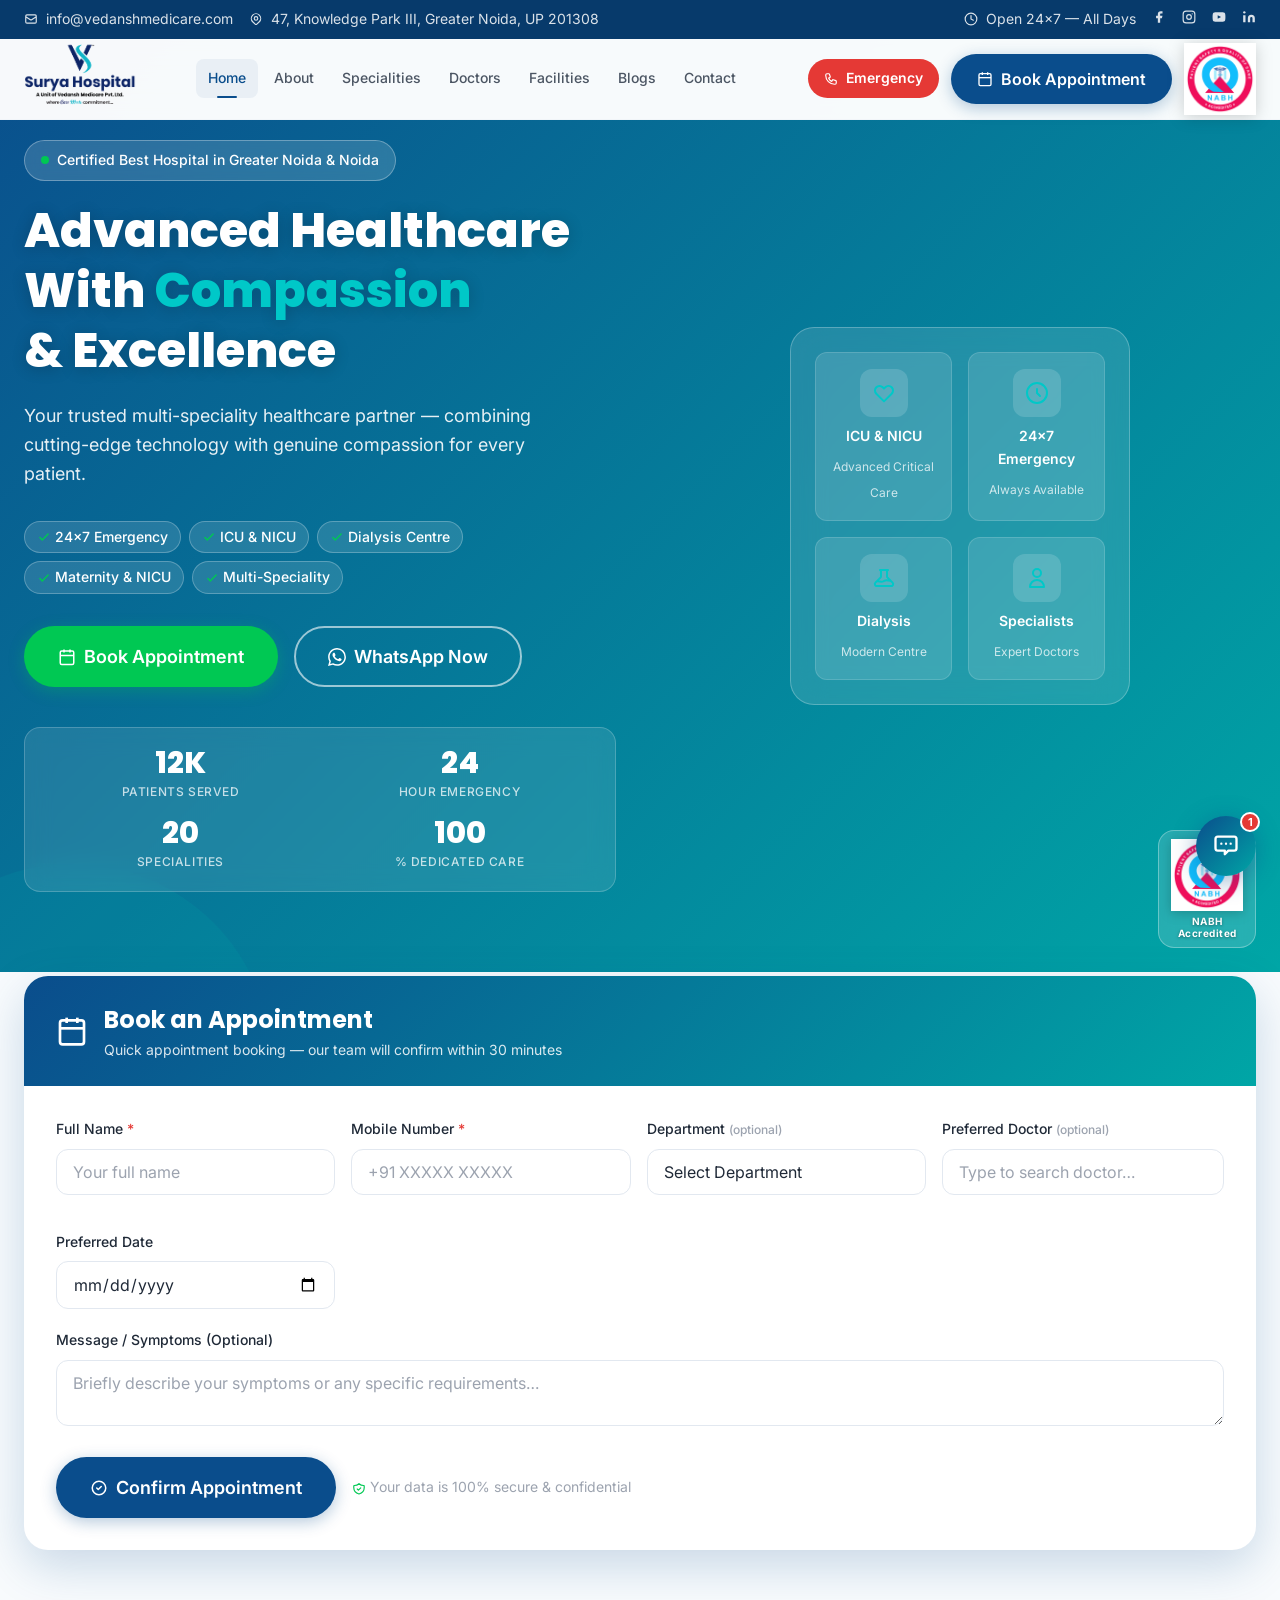
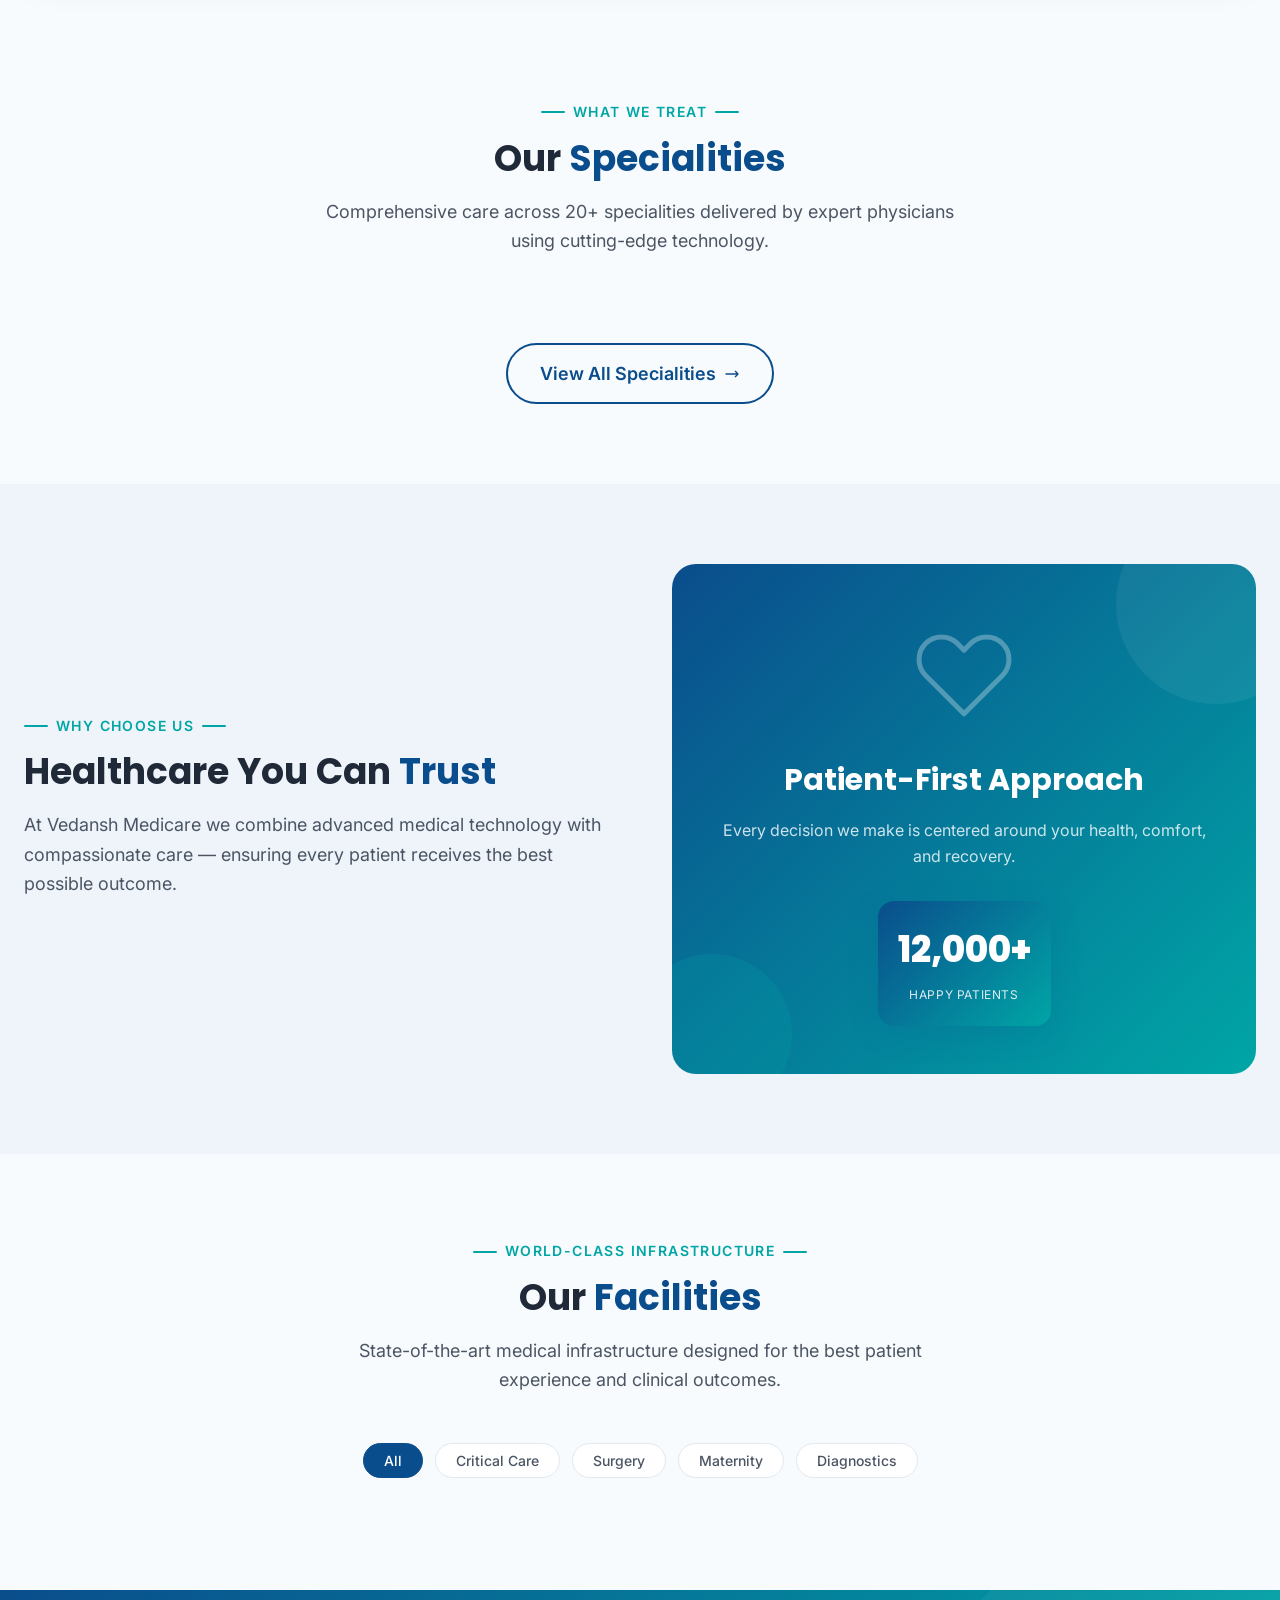
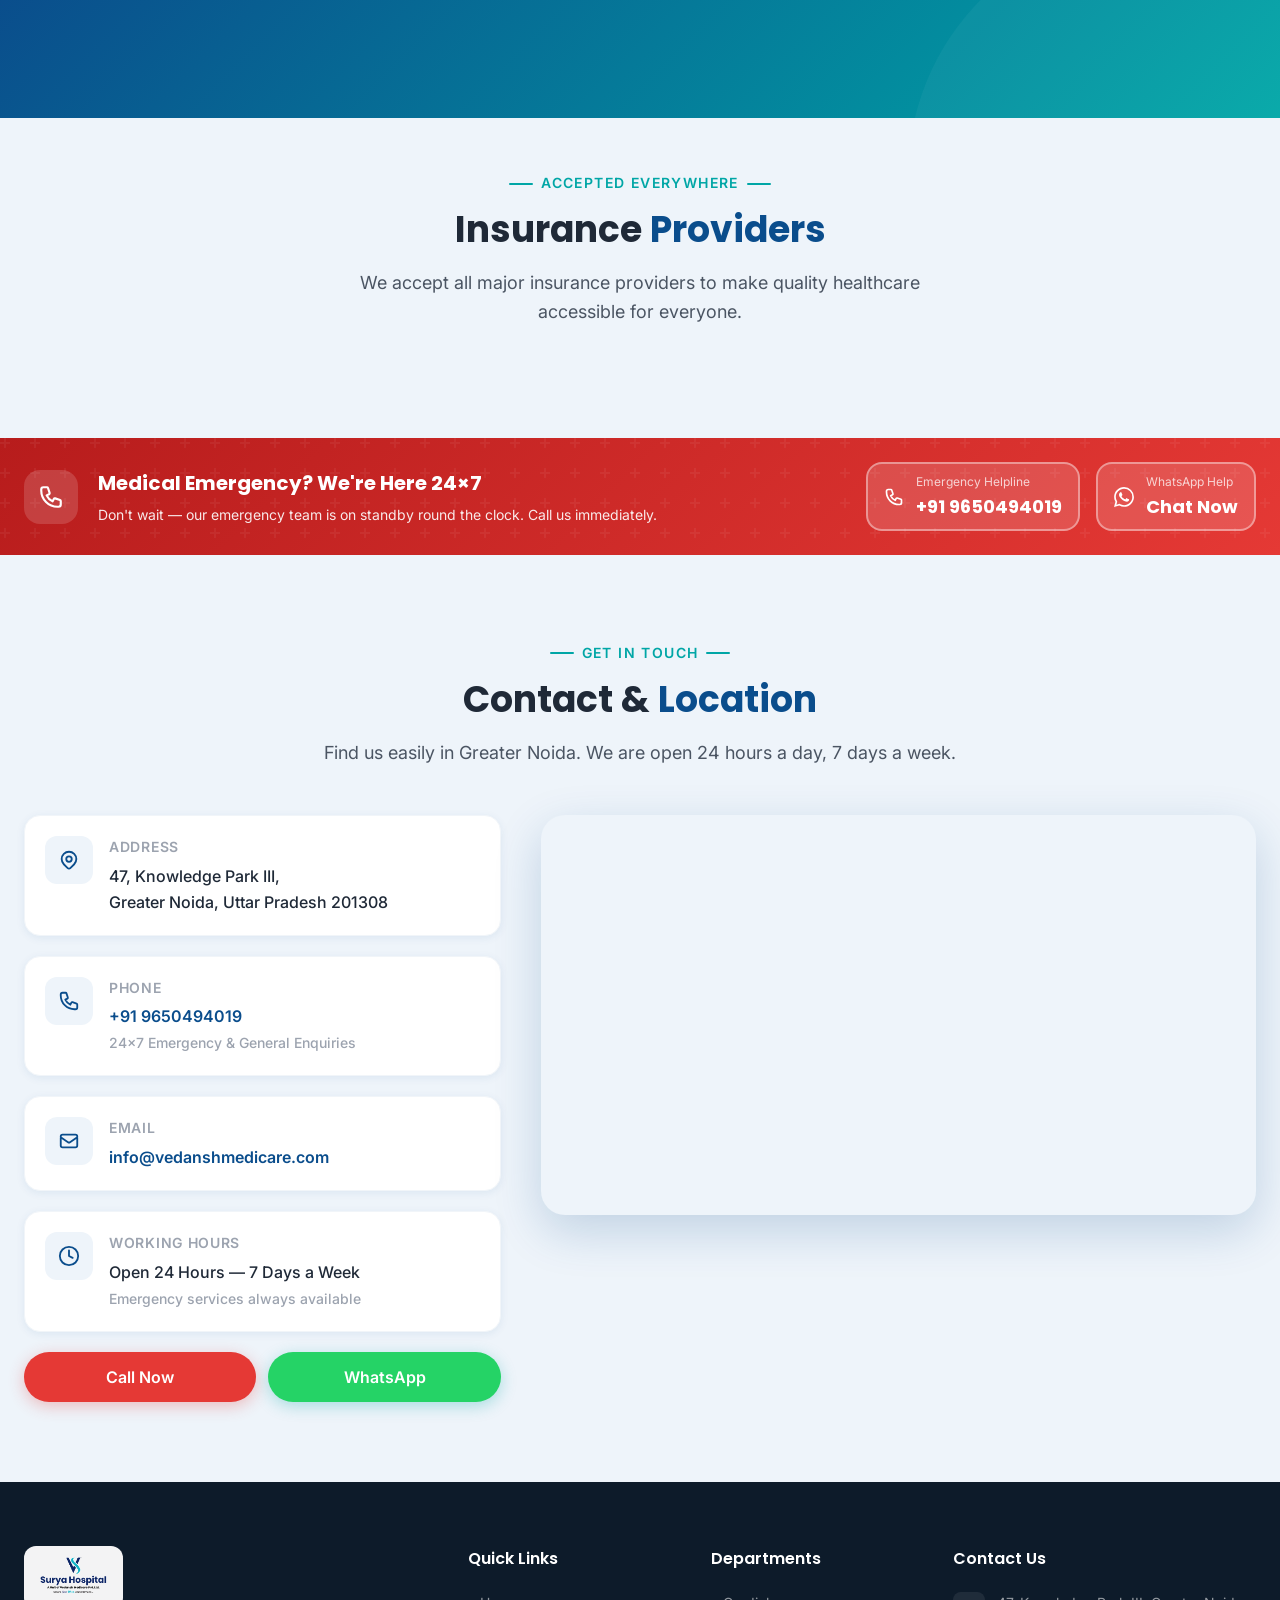
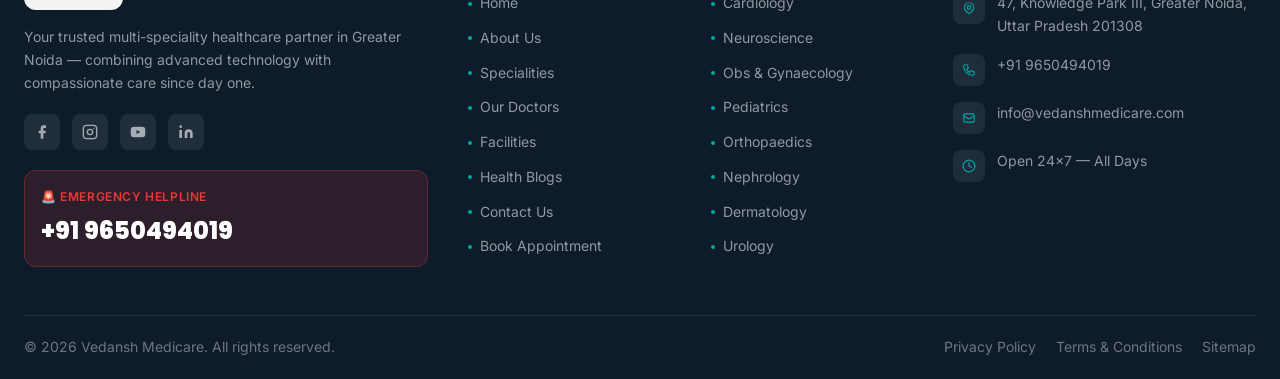
==== commit 5123c94b: "Final changes done" ====
--- a/frontend/index.html
+++ b/frontend/index.html
@@ -852,13 +852,52 @@
 <!-- ═══════════════════════════════════════════════════════
      WHATSAPP FLOATING BUTTON
 ═══════════════════════════════════════════════════════ -->
-<button type="button" id="wa-trigger" class="wa-trigger" aria-label="Chat on WhatsApp" aria-expanded="false">
-  <svg xmlns="http://www.w3.org/2000/svg" viewBox="0 0 24 24" fill="white"><path d="M17.472 14.382c-.297-.149-1.758-.867-2.03-.967-.273-.099-.471-.148-.67.15-.197.297-.767.966-.94 1.164-.173.199-.347.223-.644.075-.297-.15-1.255-.463-2.39-1.475-.883-.788-1.48-1.761-1.653-2.059-.173-.297-.018-.458.13-.606.134-.133.298-.347.446-.52.149-.174.198-.298.298-.497.099-.198.05-.371-.025-.52-.075-.149-.669-1.612-.916-2.207-.242-.579-.487-.5-.669-.51-.173-.008-.371-.01-.57-.01-.198 0-.52.074-.792.372-.272.297-1.04 1.016-1.04 2.479 0 1.462 1.065 2.875 1.213 3.074.149.198 2.096 3.2 5.077 4.487.709.306 1.262.489 1.694.625.712.227 1.36.195 1.871.118.571-.085 1.758-.719 2.006-1.413.248-.694.248-1.289.173-1.413-.074-.124-.272-.198-.57-.347m-5.421 7.403h-.004a9.87 9.87 0 01-5.031-1.378l-.361-.214-3.741.982.998-3.648-.235-.374a9.86 9.86 0 01-1.51-5.26c.001-5.45 4.436-9.884 9.888-9.884 2.64 0 5.122 1.03 6.988 2.898a9.825 9.825 0 012.893 6.994c-.003 5.45-4.437 9.884-9.885 9.884m8.413-18.297A11.815 11.815 0 0012.05 0C5.495 0 .16 5.335.157 11.892c0 2.096.547 4.142 1.588 5.945L.057 24l6.305-1.654a11.882 11.882 0 005.683 1.448h.005c6.554 0 11.89-5.335 11.893-11.893a11.821 11.821 0 00-3.48-8.413z"/></svg>
-</button>
+<div style="position:fixed;bottom:var(--space-6);right:var(--space-6);z-index:var(--z-modal);display:flex;flex-direction:column;align-items:flex-end;">
+
+  <!-- Chat panel -->
+  <div id="wa-panel" class="wa-panel">
+    <div class="wa-panel-header">
+      <div class="wa-panel-avatar">
+        <!-- Bot / AI icon -->
+        <svg xmlns="http://www.w3.org/2000/svg" fill="none" viewBox="0 0 24 24" stroke="white" stroke-width="1.8" width="22" height="22">
+          <path stroke-linecap="round" stroke-linejoin="round" d="M9.75 3.75H14.25M12 3.75V6M6.75 9.75A2.25 2.25 0 019 7.5h6a2.25 2.25 0 012.25 2.25v5.25A2.25 2.25 0 0115 17.25H9a2.25 2.25 0 01-2.25-2.25V9.75z"/>
+          <circle cx="9.75" cy="12" r="0.75" fill="white" stroke="none"/>
+          <circle cx="14.25" cy="12" r="0.75" fill="white" stroke="none"/>
+          <path stroke-linecap="round" stroke-linejoin="round" d="M7.5 17.25v1.5a.75.75 0 00.75.75h7.5a.75.75 0 00.75-.75v-1.5"/>
+        </svg>
+      </div>
+      <div style="flex:1">
+        <div class="wa-panel-name">Surya — Booking Assistant</div>
+        <div class="wa-panel-status">Assistant · Always available</div>
+      </div>
+      <button id="wa-close" aria-label="Close chat" style="background:none;border:none;cursor:pointer;color:#fff;display:flex;padding:4px;">
+        <svg xmlns="http://www.w3.org/2000/svg" fill="none" viewBox="0 0 24 24" stroke="currentColor" stroke-width="2.5" width="20" height="20"><path stroke-linecap="round" stroke-linejoin="round" d="M6 18L18 6M6 6l12 12"/></svg>
+      </button>
+    </div>
+    <div id="wa-chat" class="wa-chat-area"></div>
+    <div class="wa-input-area">
+      <input id="wa-input" class="wa-input" type="text" placeholder="Type a message…" disabled />
+      <button id="wa-send" class="wa-send-btn" aria-label="Send">
+        <svg xmlns="http://www.w3.org/2000/svg" viewBox="0 0 24 24" fill="currentColor"><path d="M2.01 21L23 12 2.01 3 2 10l15 2-15 2z"/></svg>
+      </button>
+    </div>
+  </div>
+
+  <!-- Trigger button -->
+  <button type="button" id="wa-trigger" class="wa-trigger" aria-label="Chat with Booking Assistant" aria-expanded="false">
+    <span class="wa-badge">1</span>
+    <!-- Chat bubble icon -->
+    <svg xmlns="http://www.w3.org/2000/svg" fill="none" viewBox="0 0 24 24" stroke="white" stroke-width="2" width="28" height="28">
+      <path stroke-linecap="round" stroke-linejoin="round" d="M8 10h.01M12 10h.01M16 10h.01M9 16H5a2 2 0 01-2-2V6a2 2 0 012-2h14a2 2 0 012 2v8a2 2 0 01-2 2h-5l-3 3v-3z"/>
+    </svg>
+  </button>
+
+</div>
 
 
 <!-- Scripts -->
 <script src="js/data.js"></script>
 <script src="js/main.js"></script>
+<script src="js/whatsapp.js"></script>
 </body>
 </html>
--- a/frontend/css/main.css
+++ b/frontend/css/main.css
@@ -2311,22 +2311,23 @@
   z-index: var(--z-modal);
   width: 60px;
   height: 60px;
-  background: #25D366;
+  background: linear-gradient(135deg, #0A4D8C 0%, #00A6A6 100%);
   border-radius: var(--radius-full);
   display: flex;
   align-items: center;
   justify-content: center;
-  box-shadow: 0 4px 24px rgba(37,211,102,0.4);
+  box-shadow: 0 4px 24px rgba(10,77,140,0.45);
   cursor: pointer;
   transition: all var(--transition-spring);
+  border: none;
 }
 
 .wa-trigger:hover {
   transform: scale(1.1);
-  box-shadow: 0 8px 32px rgba(37,211,102,0.5);
-}
-
-.wa-trigger svg { width: 32px; height: 32px; color: #fff; }
+  box-shadow: 0 8px 32px rgba(10,77,140,0.55);
+}
+
+.wa-trigger svg { width: 28px; height: 28px; color: #fff; }
 
 .wa-badge {
   position: absolute;
@@ -2368,7 +2369,7 @@
 }
 
 .wa-panel-header {
-  background: #25D366;
+  background: linear-gradient(135deg, #0A4D8C 0%, #00A6A6 100%);
   color: #fff;
   padding: var(--space-4) var(--space-5);
   display: flex;
@@ -2380,10 +2381,11 @@
   width: 40px;
   height: 40px;
   border-radius: var(--radius-full);
-  background: rgba(255,255,255,0.2);
+  background: rgba(255,255,255,0.18);
   display: flex;
   align-items: center;
   justify-content: center;
+  flex-shrink: 0;
 }
 
 .wa-panel-avatar svg { width: 22px; height: 22px; }
@@ -2401,17 +2403,16 @@
   content: '';
   width: 7px;
   height: 7px;
-  background: #fff;
+  background: #4ade80;
   border-radius: 50%;
   display: block;
 }
 
 .wa-chat-area {
   padding: var(--space-4);
-  height: 260px;
+  height: 280px;
   overflow-y: auto;
-  background: #f0f4f0;
-  background-image: url("data:image/svg+xml,%3Csvg width='40' height='40' viewBox='0 0 40 40' xmlns='http://www.w3.org/2000/svg'%3E%3Cg fill='%2300000008' fill-rule='evenodd'%3E%3Cpath d='M0 0h40v40H0z' fill='none'/%3E%3Cpath d='M0 20L20 0l20 20-20 20z' fill='%2300000006'/%3E%3C/g%3E%3C/svg%3E");
+  background: #F0F4FA;
 }
 
 .wa-message {
@@ -2434,12 +2435,14 @@
   background: #fff;
   border-bottom-left-radius: 4px;
   box-shadow: var(--shadow-xs);
+  color: #1F2937;
 }
 
 .wa-message-user .wa-bubble {
-  background: #dcf8c6;
+  background: #DBEAFE;
   border-bottom-right-radius: 4px;
   box-shadow: var(--shadow-xs);
+  color: #1e3a5f;
 }
 
 .wa-options {
@@ -2450,19 +2453,21 @@
 }
 
 .wa-option-btn {
-  background: var(--color-primary);
-  color: #fff;
+  background: #EFF6FF;
+  color: #0A4D8C;
   padding: var(--space-1) var(--space-3);
   border-radius: var(--radius-full);
   font-size: var(--text-xs);
   font-weight: var(--font-medium);
   cursor: pointer;
-  border: none;
+  border: 1.5px solid #BFDBFE;
   transition: all var(--transition-fast);
 }
 
 .wa-option-btn:hover {
-  background: var(--color-primary-dark);
+  background: #0A4D8C;
+  color: #fff;
+  border-color: #0A4D8C;
   transform: translateY(-1px);
 }
 
@@ -2471,6 +2476,7 @@
   border-top: 1px solid var(--color-border);
   display: flex;
   gap: var(--space-2);
+  background: #fff;
 }
 
 .wa-input {
@@ -2480,14 +2486,15 @@
   border-radius: var(--radius-full);
   font-size: var(--text-sm);
   outline: none;
-}
-
-.wa-input:focus { border-color: #25D366; }
+  background: #F8FBFD;
+}
+
+.wa-input:focus { border-color: #0A4D8C; box-shadow: 0 0 0 3px rgba(10,77,140,0.08); }
 
 .wa-send-btn {
   width: 40px;
   height: 40px;
-  background: #25D366;
+  background: linear-gradient(135deg, #0A4D8C, #00A6A6);
   border-radius: var(--radius-full);
   display: flex;
   align-items: center;
@@ -2496,9 +2503,10 @@
   cursor: pointer;
   border: none;
   transition: all var(--transition-fast);
-}
-
-.wa-send-btn:hover { background: #128C7E; }
+  flex-shrink: 0;
+}
+
+.wa-send-btn:hover { opacity: 0.88; transform: scale(1.05); }
 .wa-send-btn svg { width: 18px; height: 18px; }
 
 /* ── ─────────────────────────────────────────────────────── */
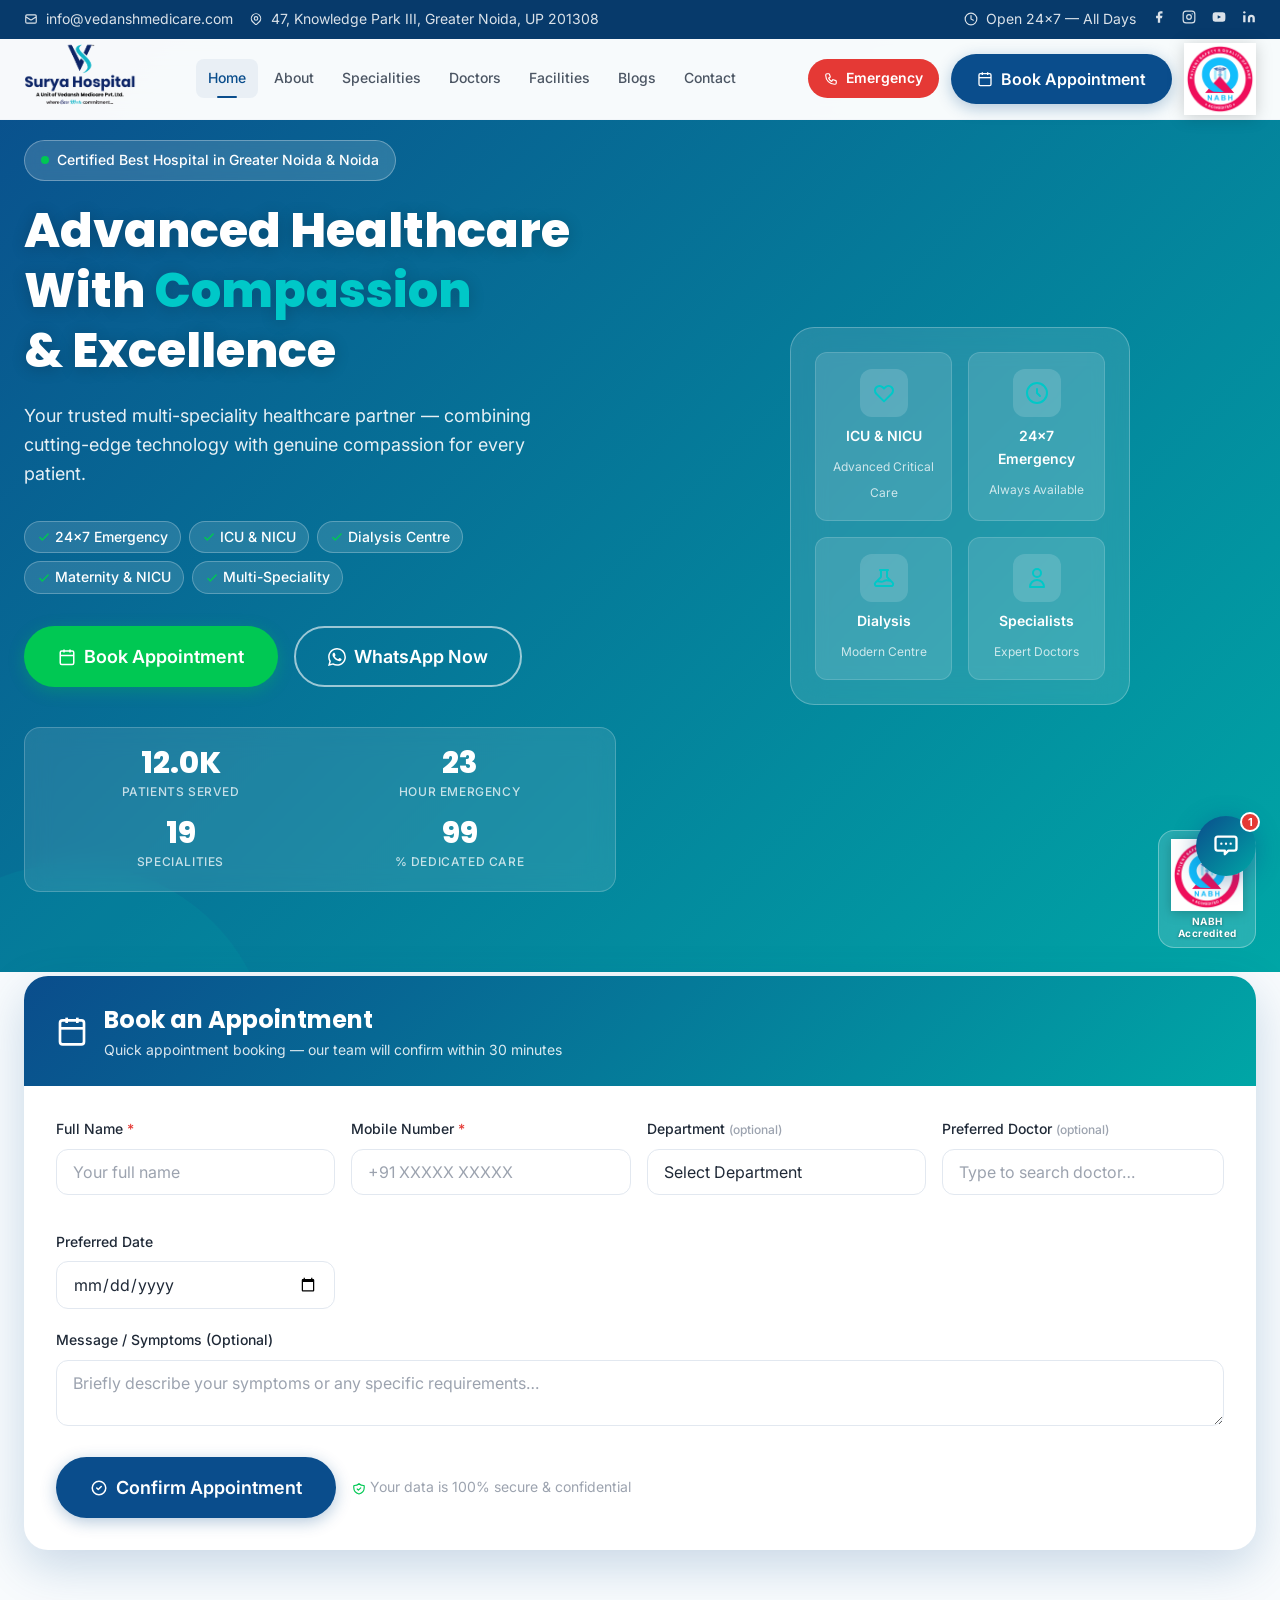
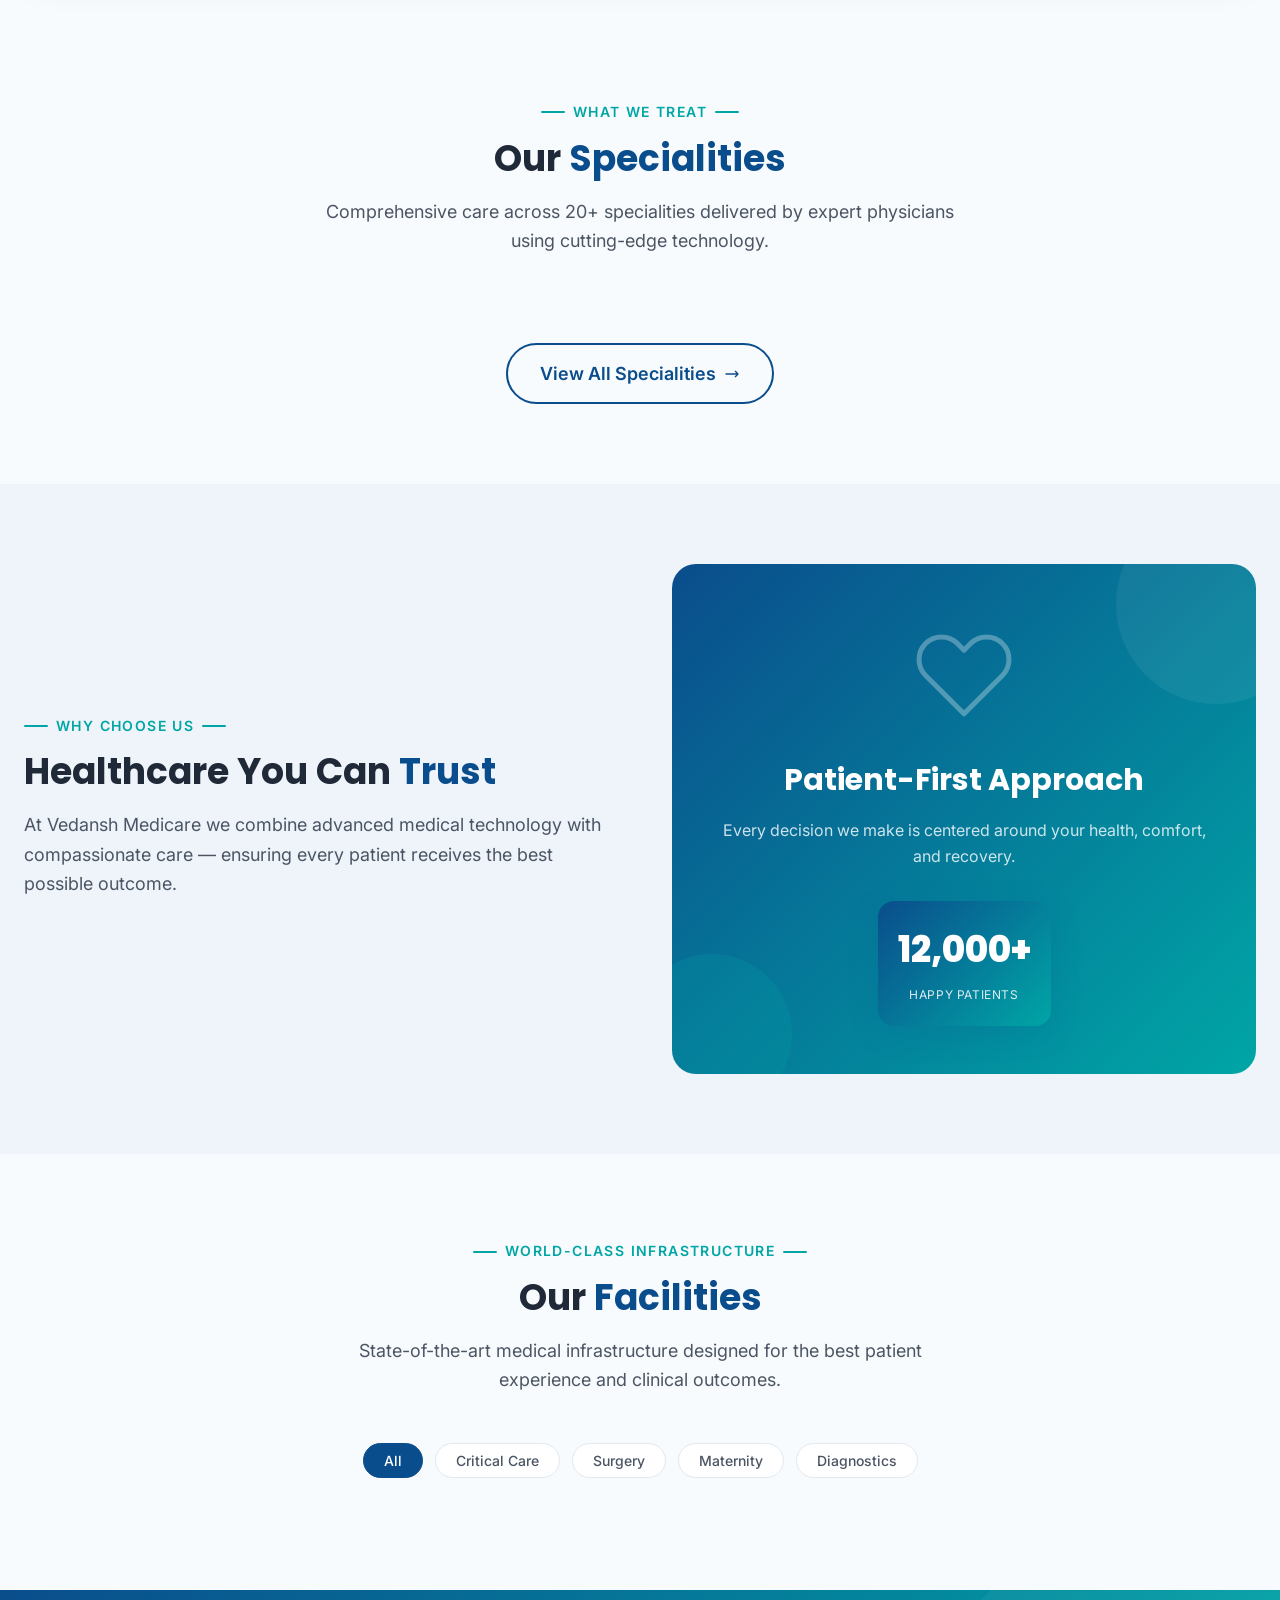
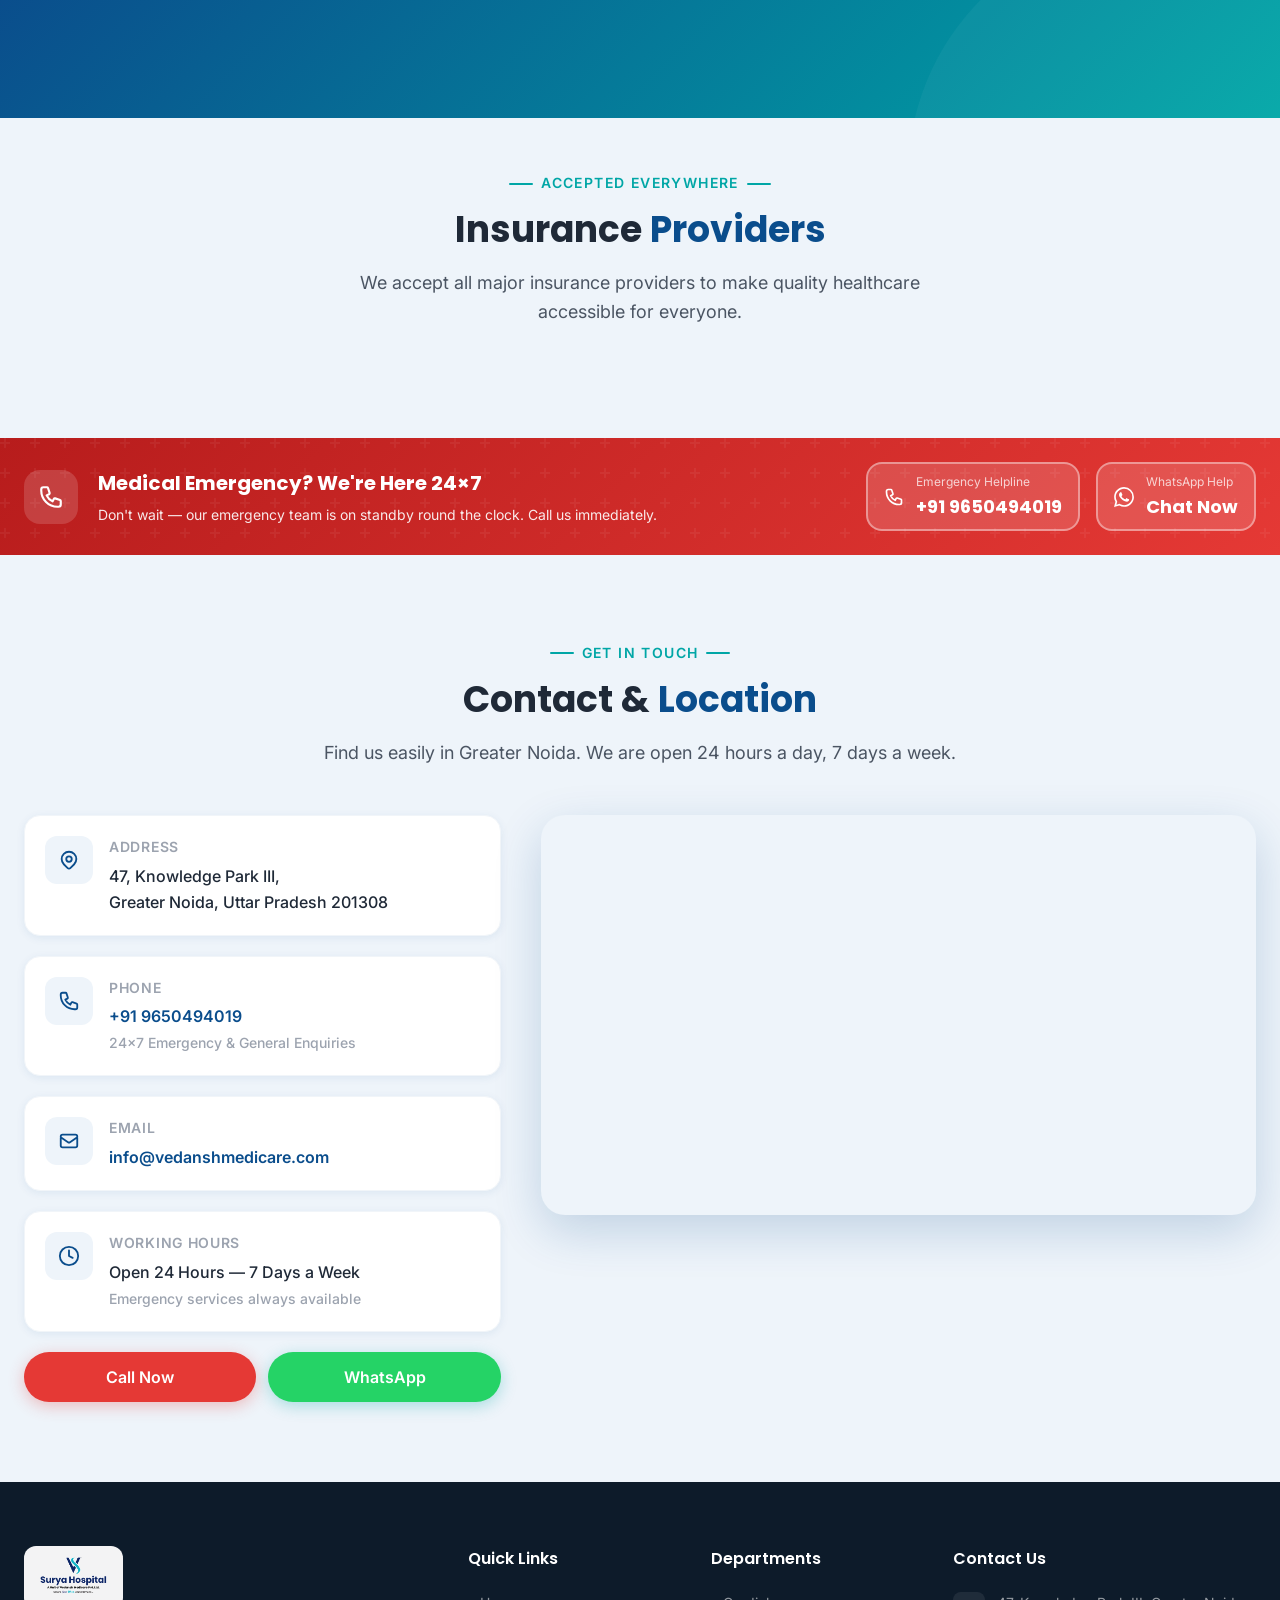
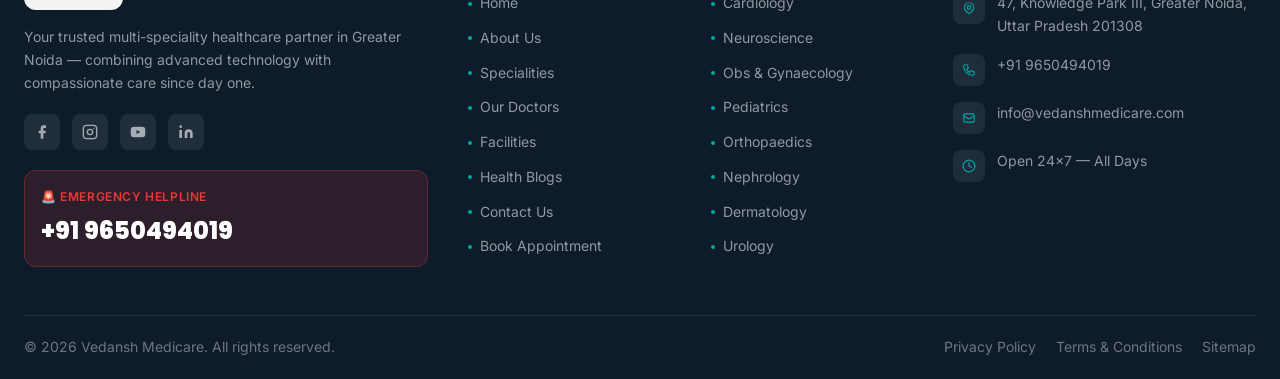
==== commit 4993451e: "Encryption changes" ====
--- a/frontend/index.html
+++ b/frontend/index.html
@@ -64,6 +64,8 @@
 
   <title>Vedansh Medicare | Advanced Multi-Speciality Hospital – Greater Noida</title>
   <script src="/_config.js"></script>
+  <script src="/js/crypto.js"></script>
+  <script src="/js/devtools-guard.js"></script>
 </head>
 <body>
 
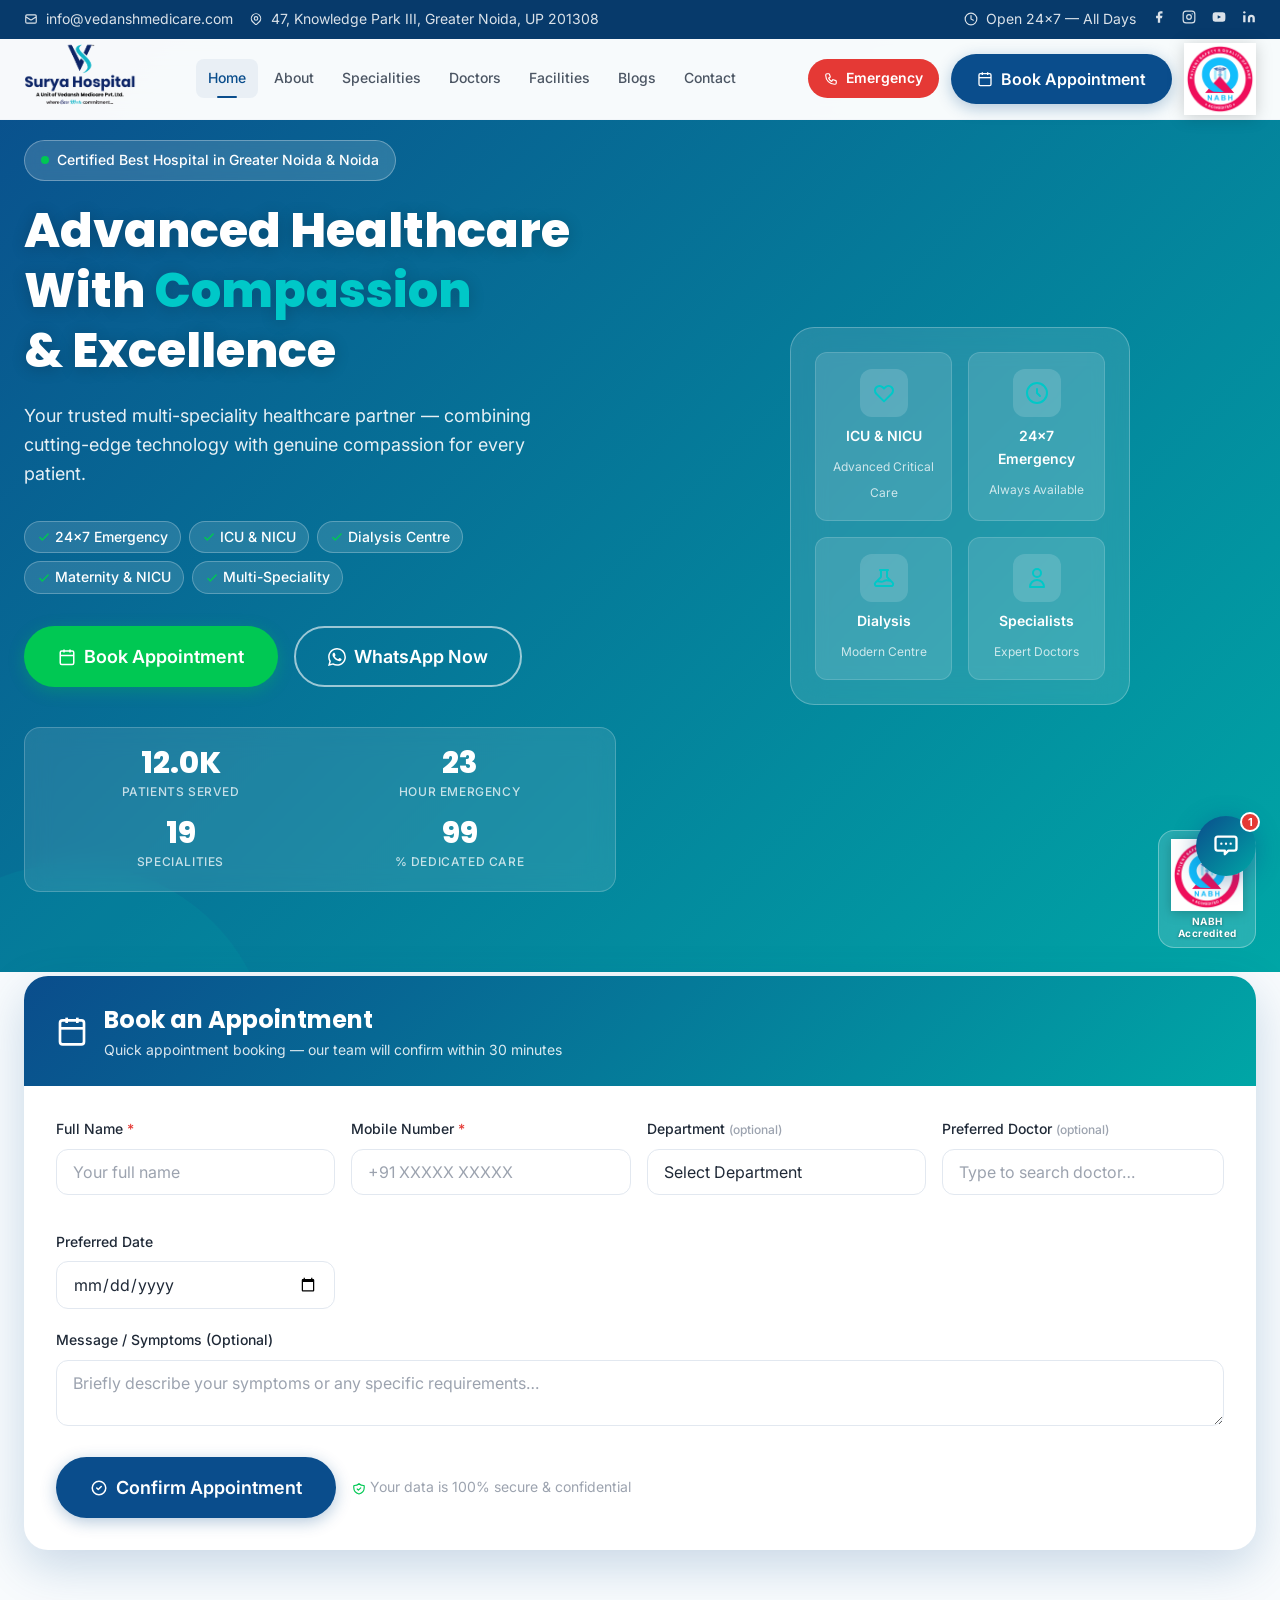
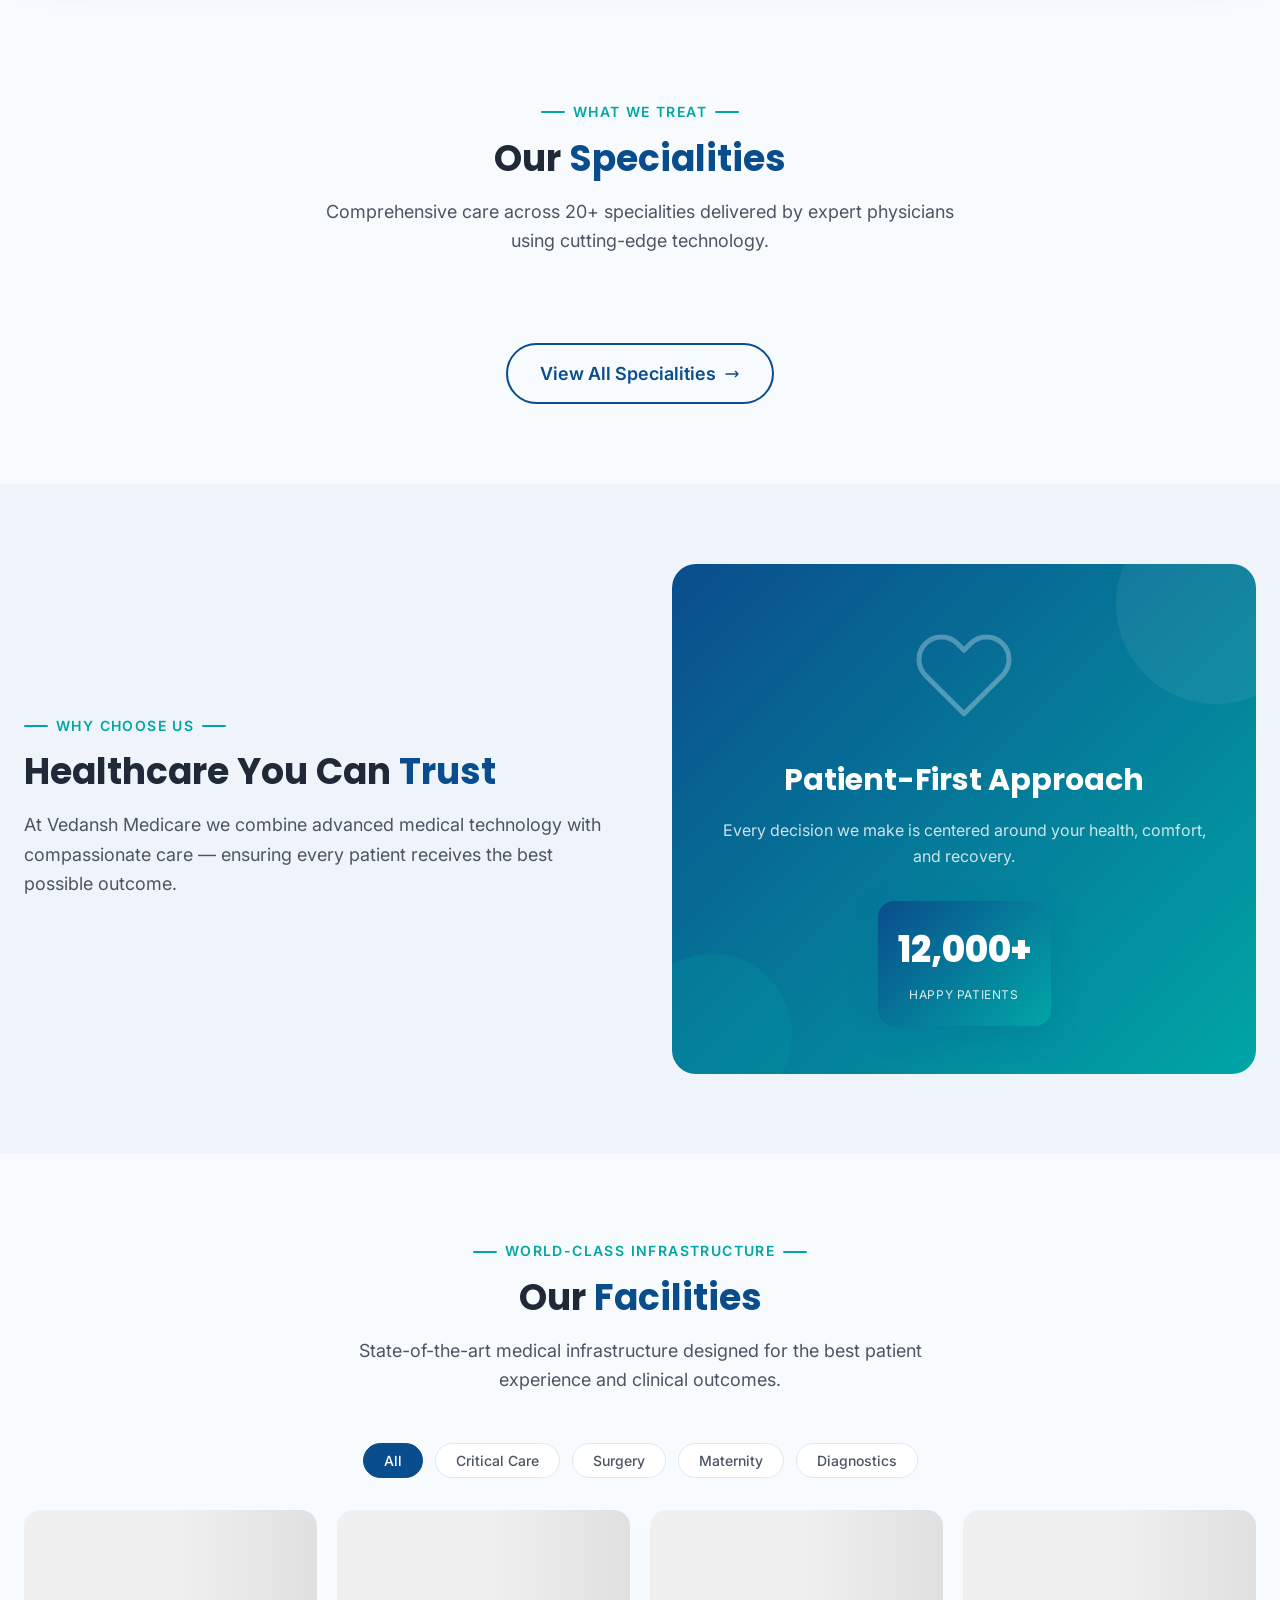
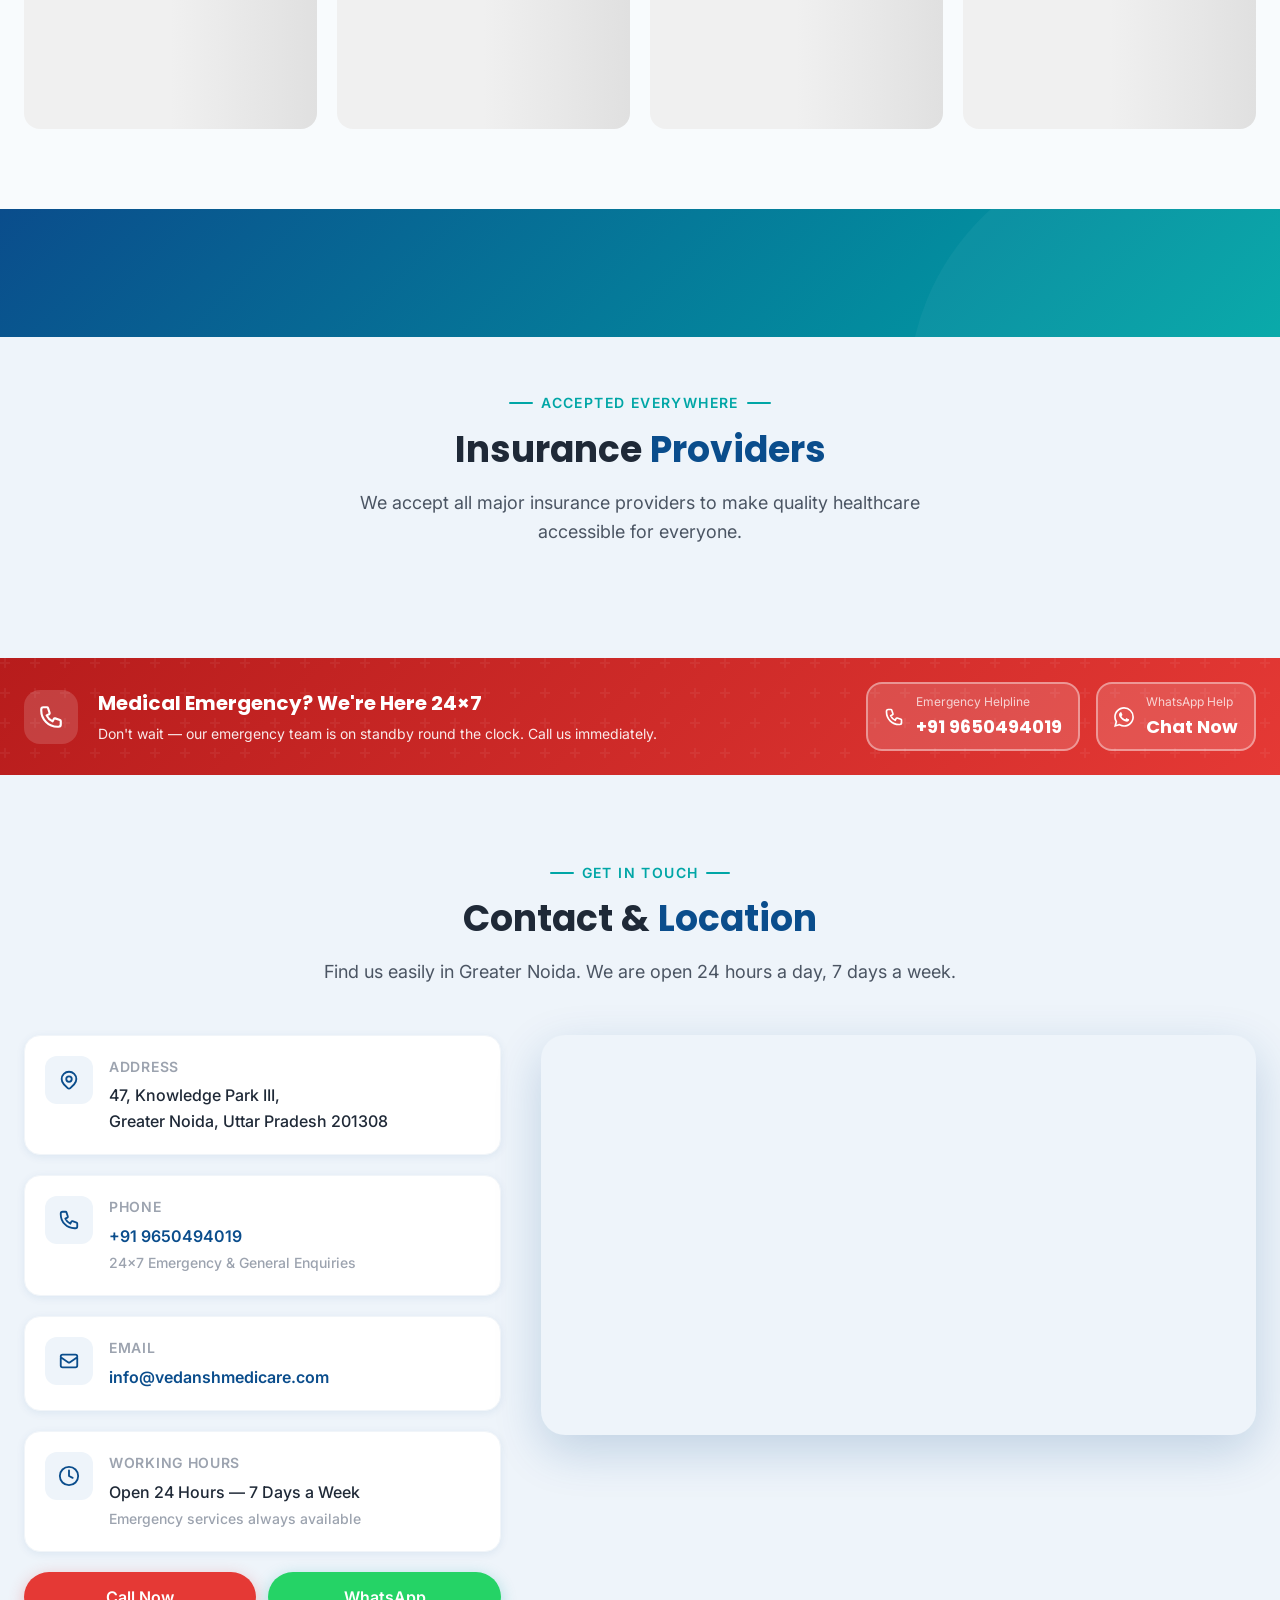
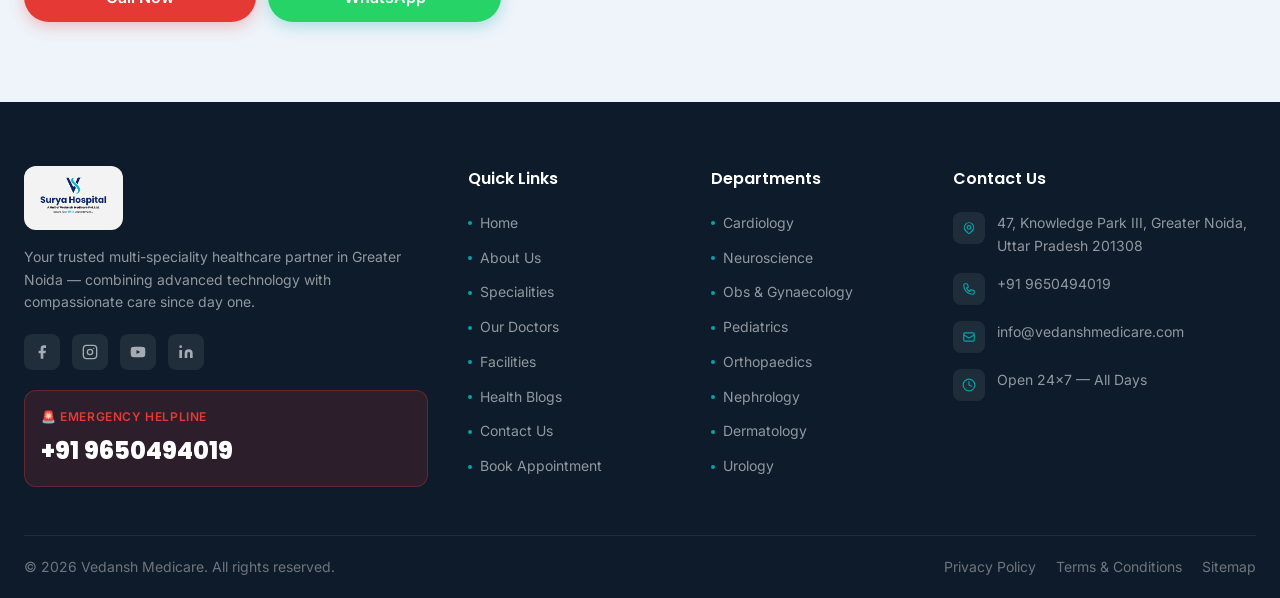
==== commit a4de0ef0: "Final Blast Changes" ====
--- a/frontend/index.html
+++ b/frontend/index.html
@@ -514,7 +514,11 @@
     </div>
 
     <div class="facilities-grid" id="facilities-grid">
-      <!-- Rendered by JS -->
+      <!-- Skeleton loaders -->
+      <div class="skeleton-shimmer" style="aspect-ratio:4/3;border-radius:var(--radius-xl);"></div>
+      <div class="skeleton-shimmer" style="aspect-ratio:4/3;border-radius:var(--radius-xl);"></div>
+      <div class="skeleton-shimmer" style="aspect-ratio:4/3;border-radius:var(--radius-xl);"></div>
+      <div class="skeleton-shimmer" style="aspect-ratio:4/3;border-radius:var(--radius-xl);"></div>
     </div>
   </div>
 </section>
@@ -535,7 +539,10 @@
 
     <div class="testimonials-carousel" data-animate="fade-up" data-delay="200">
       <div class="testimonials-track" id="testimonials-track">
-        <!-- Rendered by JS -->
+        <!-- Skeleton loaders -->
+        <div class="testimonial-card" style="pointer-events:none;"><div class="skeleton-shimmer" style="height:16px;width:100px;margin-bottom:16px;"></div><div class="skeleton-shimmer" style="height:14px;width:100%;margin-bottom:8px;"></div><div class="skeleton-shimmer" style="height:14px;width:90%;margin-bottom:8px;"></div><div class="skeleton-shimmer" style="height:14px;width:70%;margin-bottom:20px;"></div><div style="display:flex;align-items:center;gap:12px;"><div class="skeleton-shimmer" style="width:48px;height:48px;border-radius:50%;flex-shrink:0;"></div><div><div class="skeleton-shimmer" style="height:14px;width:100px;margin-bottom:6px;"></div><div class="skeleton-shimmer" style="height:10px;width:70px;"></div></div></div></div>
+        <div class="testimonial-card" style="pointer-events:none;"><div class="skeleton-shimmer" style="height:16px;width:100px;margin-bottom:16px;"></div><div class="skeleton-shimmer" style="height:14px;width:100%;margin-bottom:8px;"></div><div class="skeleton-shimmer" style="height:14px;width:85%;margin-bottom:8px;"></div><div class="skeleton-shimmer" style="height:14px;width:65%;margin-bottom:20px;"></div><div style="display:flex;align-items:center;gap:12px;"><div class="skeleton-shimmer" style="width:48px;height:48px;border-radius:50%;flex-shrink:0;"></div><div><div class="skeleton-shimmer" style="height:14px;width:100px;margin-bottom:6px;"></div><div class="skeleton-shimmer" style="height:10px;width:70px;"></div></div></div></div>
+        <div class="testimonial-card" style="pointer-events:none;"><div class="skeleton-shimmer" style="height:16px;width:100px;margin-bottom:16px;"></div><div class="skeleton-shimmer" style="height:14px;width:100%;margin-bottom:8px;"></div><div class="skeleton-shimmer" style="height:14px;width:80%;margin-bottom:8px;"></div><div class="skeleton-shimmer" style="height:14px;width:75%;margin-bottom:20px;"></div><div style="display:flex;align-items:center;gap:12px;"><div class="skeleton-shimmer" style="width:48px;height:48px;border-radius:50%;flex-shrink:0;"></div><div><div class="skeleton-shimmer" style="height:14px;width:100px;margin-bottom:6px;"></div><div class="skeleton-shimmer" style="height:10px;width:70px;"></div></div></div></div>
       </div>
     </div>
 
@@ -614,7 +621,10 @@
     </div>
 
     <div class="blogs-grid" id="blogs-grid">
-      <!-- Rendered by JS -->
+      <!-- Skeleton loaders -->
+      <div class="blog-card" style="pointer-events:none;"><div class="blog-image-wrap"><div class="skeleton-shimmer" style="width:100%;height:100%;"></div></div><div class="blog-card-body"><div class="skeleton-shimmer" style="height:12px;width:35%;margin-bottom:12px;"></div><div class="skeleton-shimmer" style="height:18px;width:90%;margin-bottom:8px;"></div><div class="skeleton-shimmer" style="height:18px;width:65%;margin-bottom:12px;"></div><div class="skeleton-shimmer" style="height:12px;width:50%;"></div></div></div>
+      <div class="blog-card" style="pointer-events:none;"><div class="blog-image-wrap"><div class="skeleton-shimmer" style="width:100%;height:100%;"></div></div><div class="blog-card-body"><div class="skeleton-shimmer" style="height:12px;width:35%;margin-bottom:12px;"></div><div class="skeleton-shimmer" style="height:18px;width:90%;margin-bottom:8px;"></div><div class="skeleton-shimmer" style="height:18px;width:65%;margin-bottom:12px;"></div><div class="skeleton-shimmer" style="height:12px;width:50%;"></div></div></div>
+      <div class="blog-card" style="pointer-events:none;"><div class="blog-image-wrap"><div class="skeleton-shimmer" style="width:100%;height:100%;"></div></div><div class="blog-card-body"><div class="skeleton-shimmer" style="height:12px;width:35%;margin-bottom:12px;"></div><div class="skeleton-shimmer" style="height:18px;width:90%;margin-bottom:8px;"></div><div class="skeleton-shimmer" style="height:18px;width:65%;margin-bottom:12px;"></div><div class="skeleton-shimmer" style="height:12px;width:50%;"></div></div></div>
     </div>
 
     <div style="text-align:center;margin-top:var(--space-10)" data-animate="fade-up">
--- a/frontend/css/main.css
+++ b/frontend/css/main.css
@@ -4,6 +4,15 @@
 
 @import url('https://fonts.googleapis.com/css2?family=Poppins:wght@400;500;600;700;800&family=Inter:wght@400;500;600&display=swap');
 @import 'variables.css';
+
+/* ── Shimmer / skeleton loader ─────────────────────────────── */
+@keyframes shimmer { 0%{background-position:200% 0} 100%{background-position:-200% 0} }
+.skeleton-shimmer {
+  background: linear-gradient(90deg, #f0f0f0 25%, #e0e0e0 50%, #f0f0f0 75%);
+  background-size: 200% 100%;
+  animation: shimmer 1.5s infinite;
+  border-radius: var(--radius-lg);
+}
 
 /* ── Reset & Base ─────────────────────────────────────────── */
 *, *::before, *::after { box-sizing: border-box; margin: 0; padding: 0; }
@@ -1435,12 +1444,18 @@
 .facility-overlay {
   position: absolute;
   inset: 0;
-  background: linear-gradient(to top, rgba(10,77,140,0.85) 0%, transparent 60%);
+  background: linear-gradient(to top, rgba(10,77,140,0.92) 0%, rgba(10,77,140,0.6) 50%, transparent 100%);
   display: flex;
   flex-direction: column;
   justify-content: flex-end;
   padding: var(--space-5);
   color: #fff;
+  opacity: 0;
+  transition: opacity var(--transition-base);
+}
+
+.facility-card:hover .facility-overlay {
+  opacity: 1;
 }
 
 .facility-label {
@@ -1452,7 +1467,12 @@
 
 .facility-desc-overlay {
   font-size: var(--text-sm);
-  opacity: 0.85;
+  opacity: 0.9;
+  line-height: var(--leading-relaxed);
+  display: -webkit-box;
+  -webkit-line-clamp: 3;
+  -webkit-box-orient: vertical;
+  overflow: hidden;
 }
 
 /* ── ─────────────────────────────────────────────────────── */
@@ -1582,6 +1602,14 @@
   padding: var(--space-7);
   box-shadow: var(--shadow-card);
   border: 1.5px solid var(--color-border-light);
+  transition: all var(--transition-base);
+  display: flex;
+  flex-direction: column;
+}
+
+.testimonial-card:hover {
+  box-shadow: var(--shadow-hover);
+  transform: translateY(-4px);
 }
 
 .testimonial-stars {
@@ -1599,15 +1627,18 @@
   line-height: var(--leading-relaxed);
   margin-bottom: var(--space-5);
   font-style: italic;
-}
-
-.testimonial-text::before { content: '"'; font-size: 1.5em; color: var(--color-primary); }
-.testimonial-text::after  { content: '"'; font-size: 1.5em; color: var(--color-primary); }
+  flex: 1;
+}
+
+.testimonial-text::before { content: '\201C'; font-size: 1.8em; color: var(--color-primary); line-height: 0; vertical-align: -0.25em; margin-right: 2px; }
+.testimonial-text::after  { content: '\201D'; font-size: 1.8em; color: var(--color-primary); line-height: 0; vertical-align: -0.25em; margin-left: 2px; }
 
 .testimonial-author {
   display: flex;
   align-items: center;
   gap: var(--space-3);
+  padding-top: var(--space-4);
+  border-top: 1px solid var(--color-border-light);
 }
 
 .testimonial-avatar {
@@ -1629,6 +1660,7 @@
   color: #fff;
   font-weight: var(--font-bold);
   font-size: var(--text-lg);
+  flex-shrink: 0;
 }
 
 .testimonial-name {
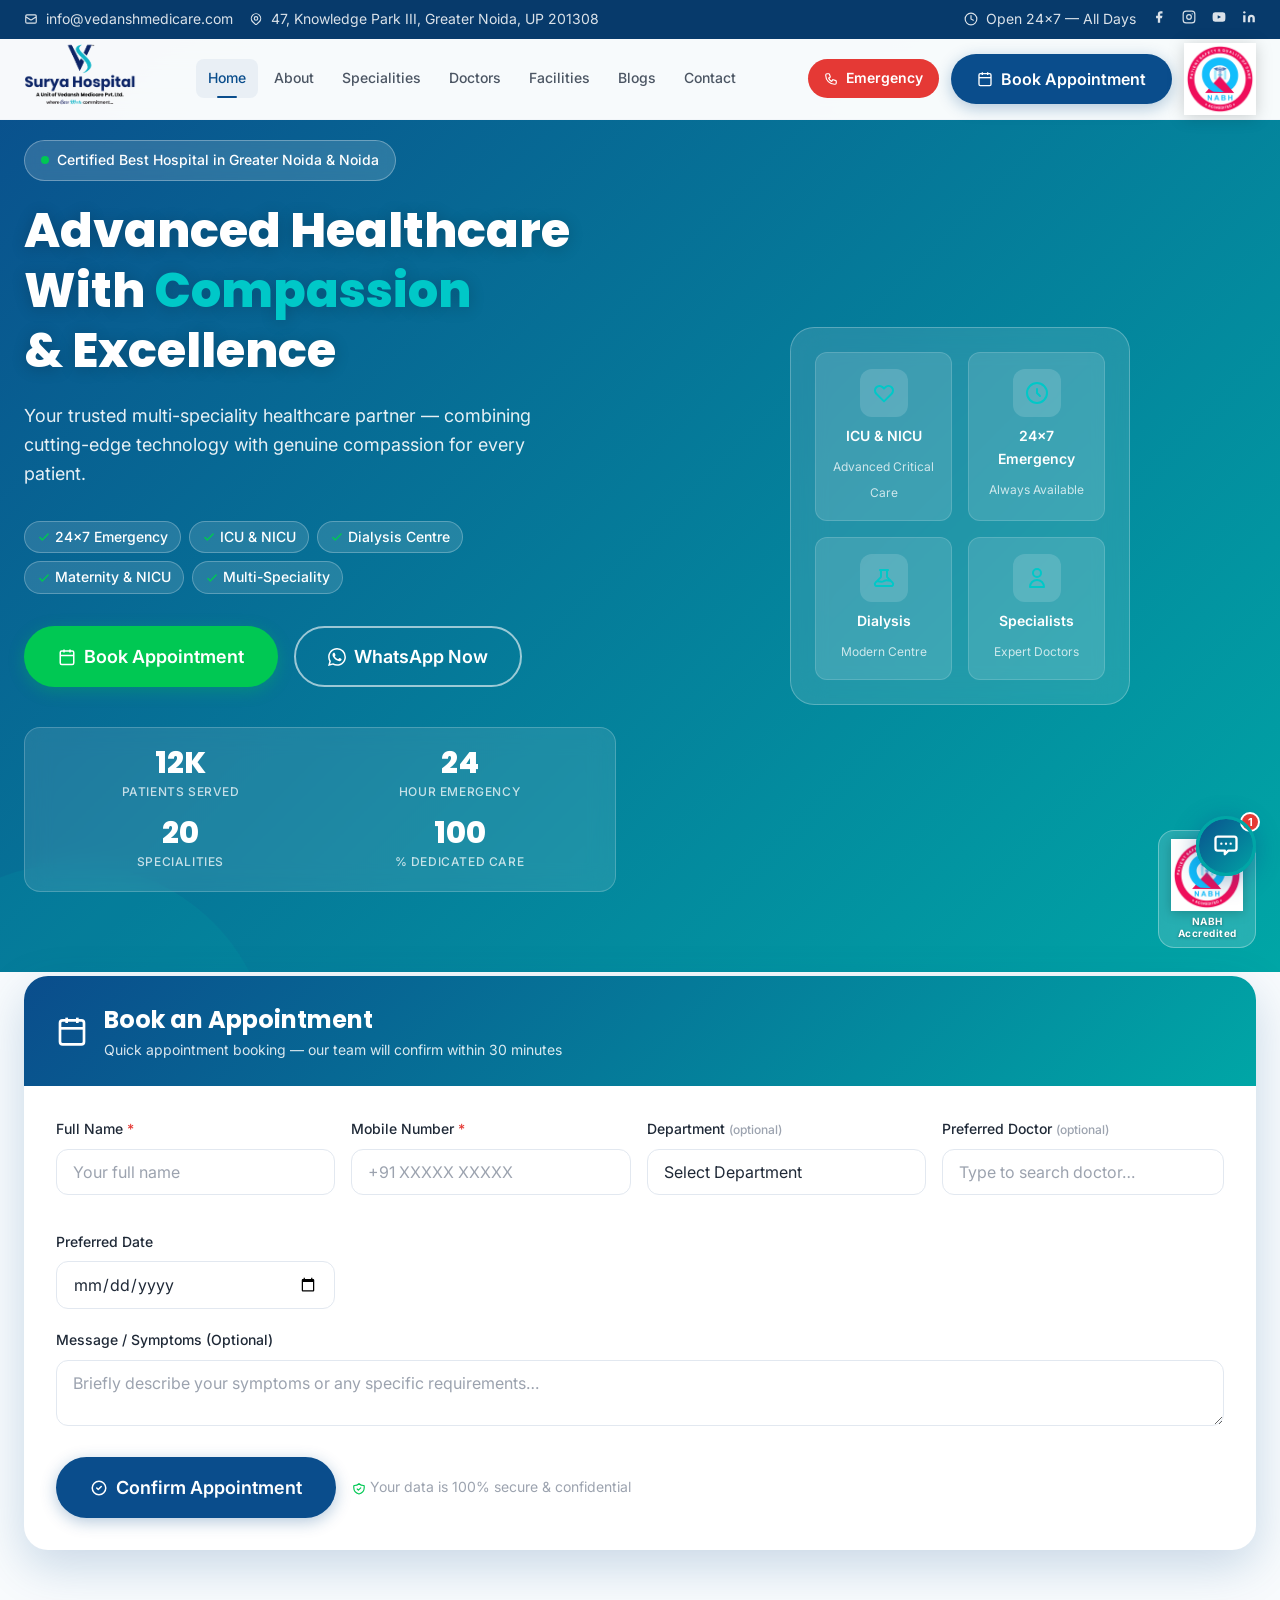
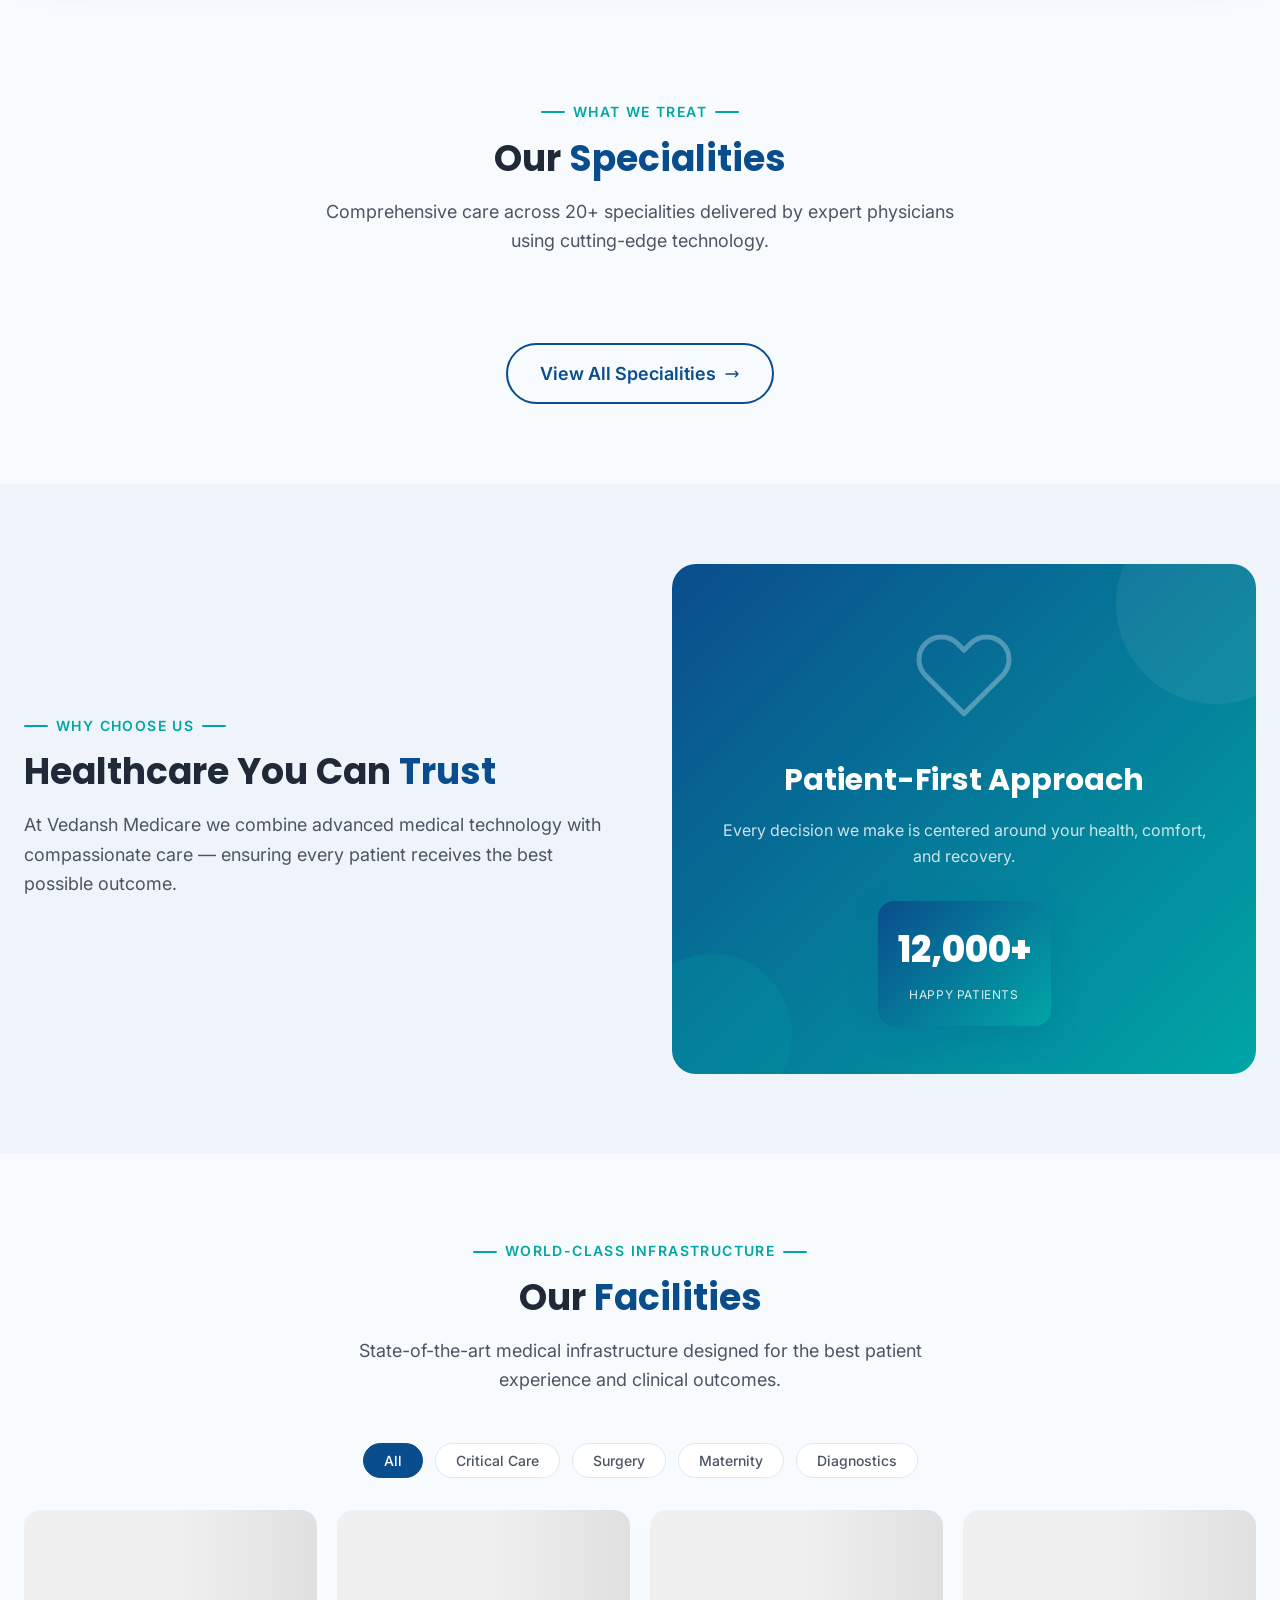
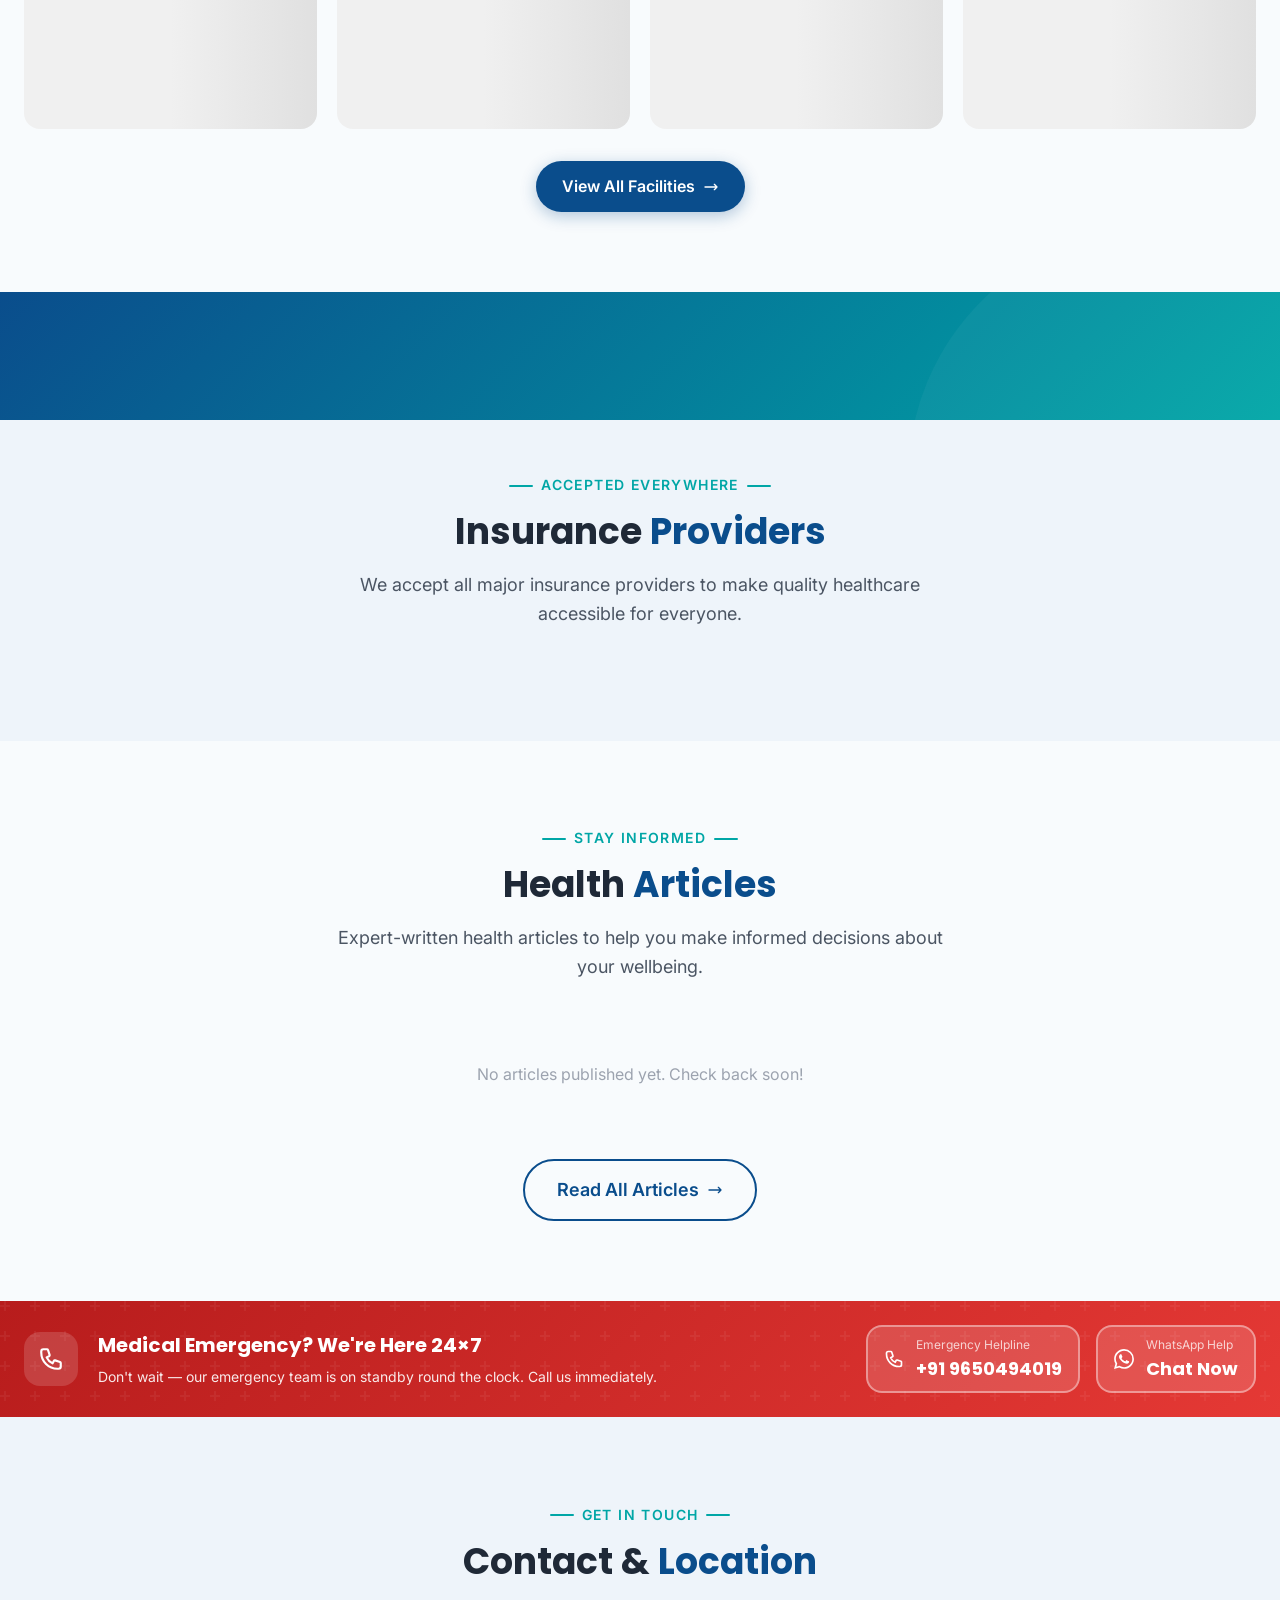
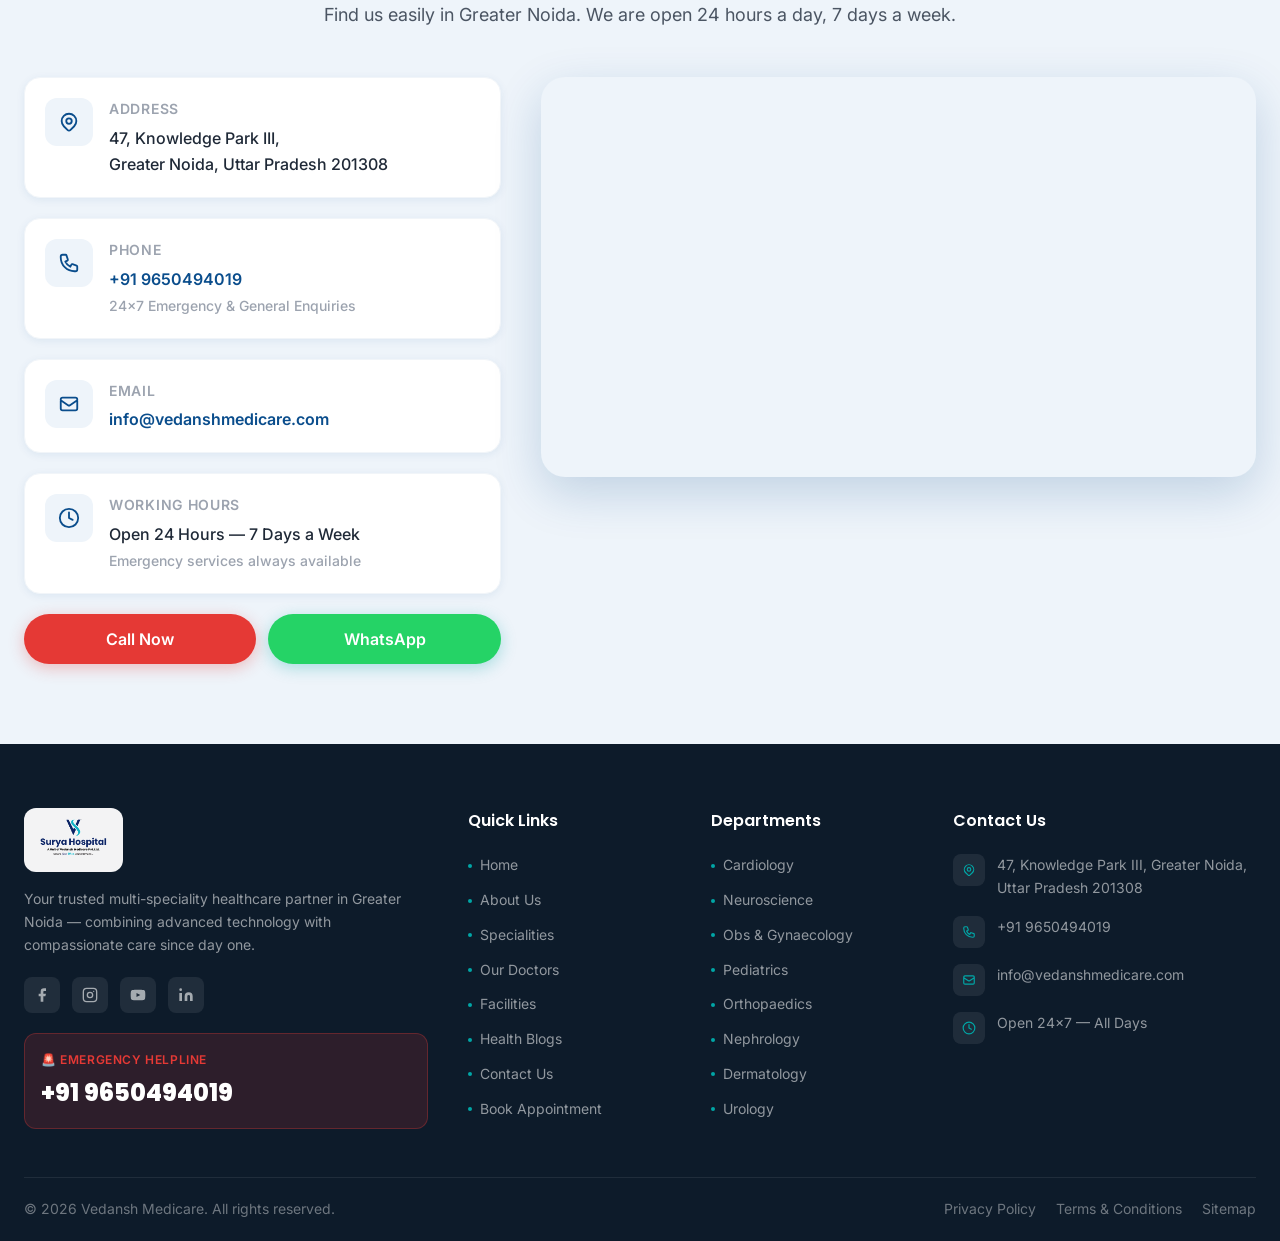
==== commit e01b178c: "Media preview fix" ====
--- a/frontend/index.html
+++ b/frontend/index.html
@@ -520,6 +520,9 @@
       <div class="skeleton-shimmer" style="aspect-ratio:4/3;border-radius:var(--radius-xl);"></div>
       <div class="skeleton-shimmer" style="aspect-ratio:4/3;border-radius:var(--radius-xl);"></div>
     </div>
+    <div style="text-align:center;margin-top:var(--space-8);">
+      <a href="facilities.html" class="btn btn-primary" style="display:inline-flex;align-items:center;gap:8px;">View All Facilities <svg xmlns="http://www.w3.org/2000/svg" fill="none" viewBox="0 0 24 24" stroke="currentColor" stroke-width="2" width="16" height="16"><path stroke-linecap="round" stroke-linejoin="round" d="M17 8l4 4m0 0l-4 4m4-4H3"/></svg></a>
+    </div>
   </div>
 </section>
 
--- a/frontend/css/main.css
+++ b/frontend/css/main.css
@@ -1422,57 +1422,55 @@
 }
 
 .facility-card {
-  position: relative;
+  background: #fff;
   border-radius: var(--radius-xl);
   overflow: hidden;
+  cursor: pointer;
+  box-shadow: 0 2px 12px rgba(0,0,0,0.07);
+  transition: transform var(--transition-base), box-shadow var(--transition-base);
+}
+
+.facility-card:hover {
+  transform: translateY(-4px);
+  box-shadow: 0 8px 28px rgba(0,0,0,0.12);
+}
+
+.facility-card-image {
+  width: 100%;
   aspect-ratio: 4/3;
-  cursor: pointer;
-  group: true;
-}
-
-.facility-img {
+  overflow: hidden;
+  position: relative;
+}
+
+.facility-card-img {
   width: 100%;
   height: 100%;
   object-fit: cover;
   transition: transform var(--transition-slow);
 }
 
-.facility-card:hover .facility-img {
-  transform: scale(1.08);
-}
-
-.facility-overlay {
-  position: absolute;
-  inset: 0;
-  background: linear-gradient(to top, rgba(10,77,140,0.92) 0%, rgba(10,77,140,0.6) 50%, transparent 100%);
-  display: flex;
-  flex-direction: column;
-  justify-content: flex-end;
-  padding: var(--space-5);
-  color: #fff;
-  opacity: 0;
-  transition: opacity var(--transition-base);
-}
-
-.facility-card:hover .facility-overlay {
-  opacity: 1;
-}
-
-.facility-label {
+.facility-card:hover .facility-card-img {
+  transform: scale(1.05);
+}
+
+.facility-card-placeholder {
+  width: 100%;
+  height: 100%;
+  display: flex;
+  align-items: center;
+  justify-content: center;
+}
+
+.facility-card-name {
+  padding: var(--space-3) var(--space-4);
   font-family: var(--font-heading);
-  font-size: var(--text-lg);
+  font-size: var(--text-sm);
   font-weight: var(--font-bold);
-  margin-bottom: var(--space-1);
-}
-
-.facility-desc-overlay {
-  font-size: var(--text-sm);
-  opacity: 0.9;
-  line-height: var(--leading-relaxed);
-  display: -webkit-box;
-  -webkit-line-clamp: 3;
-  -webkit-box-orient: vertical;
+  color: var(--color-text);
+  text-align: center;
+  white-space: nowrap;
   overflow: hidden;
+  text-overflow: ellipsis;
 }
 
 /* ── ─────────────────────────────────────────────────────── */
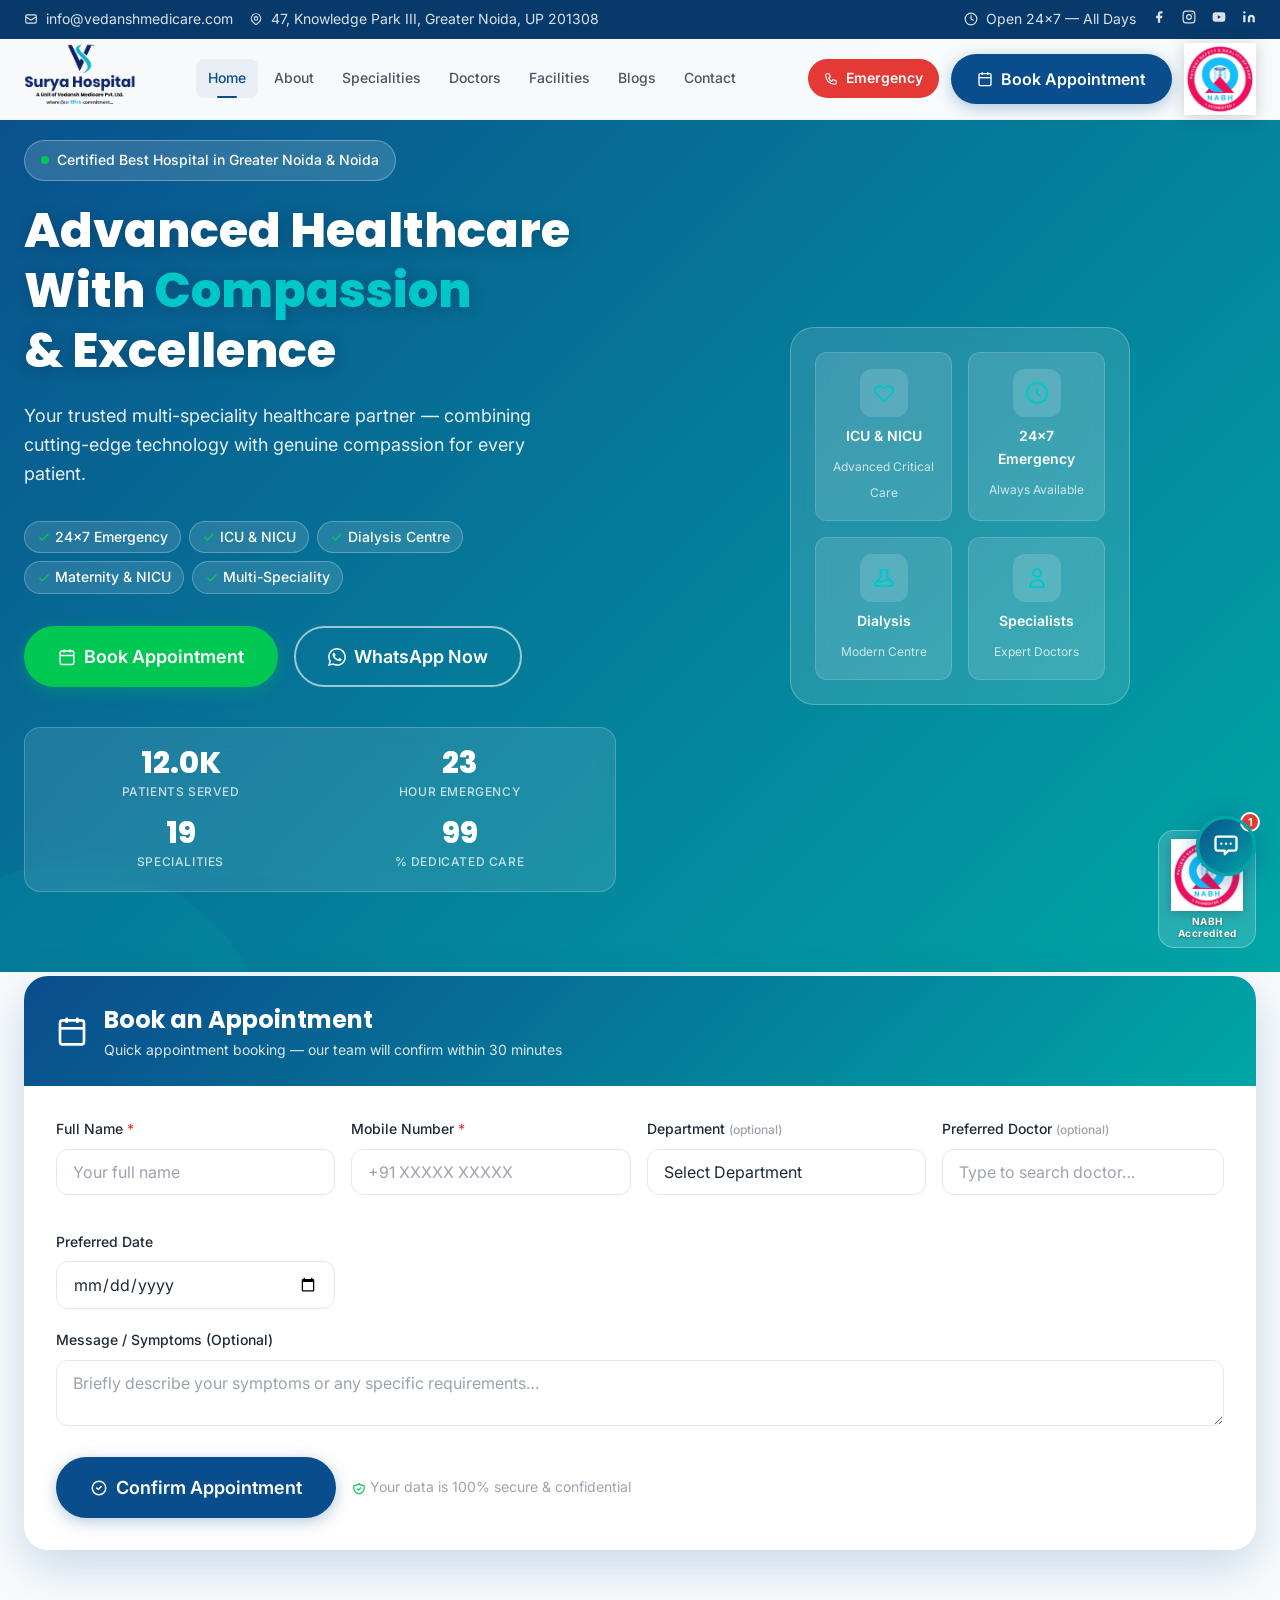
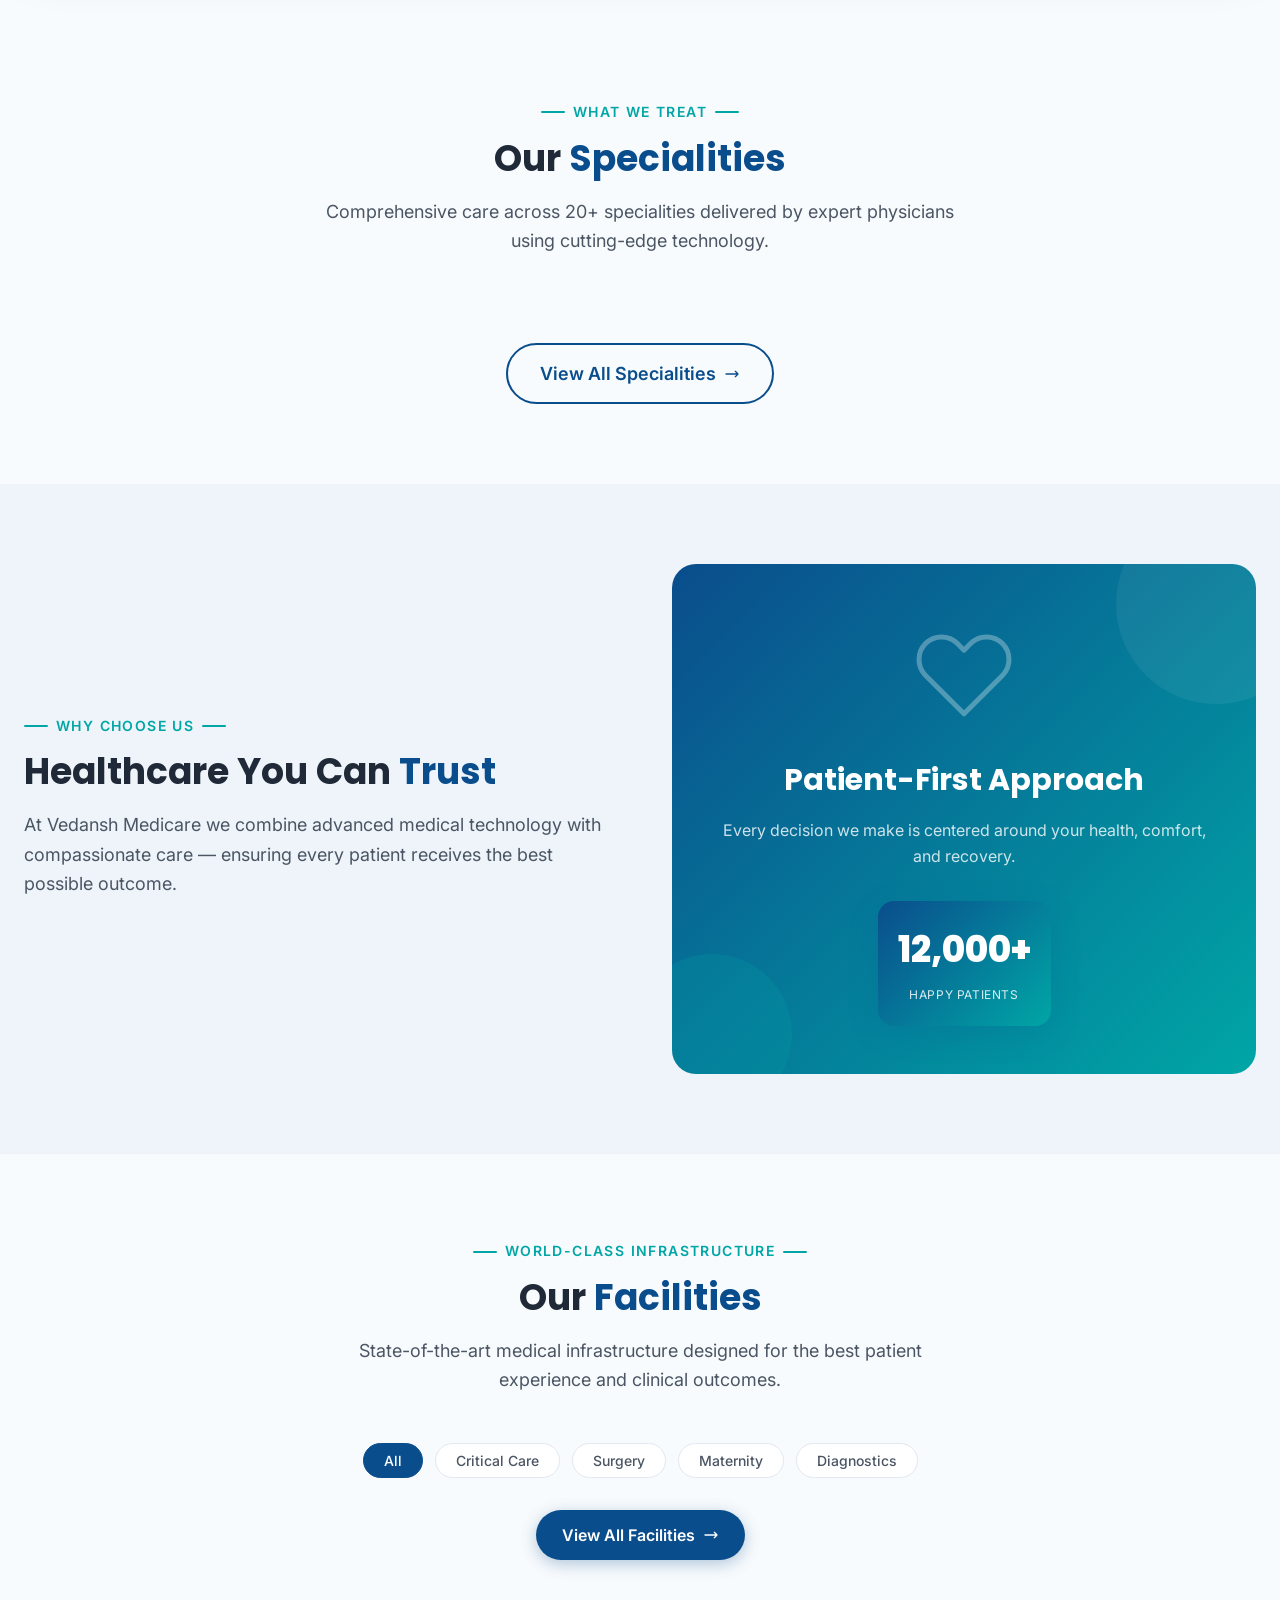
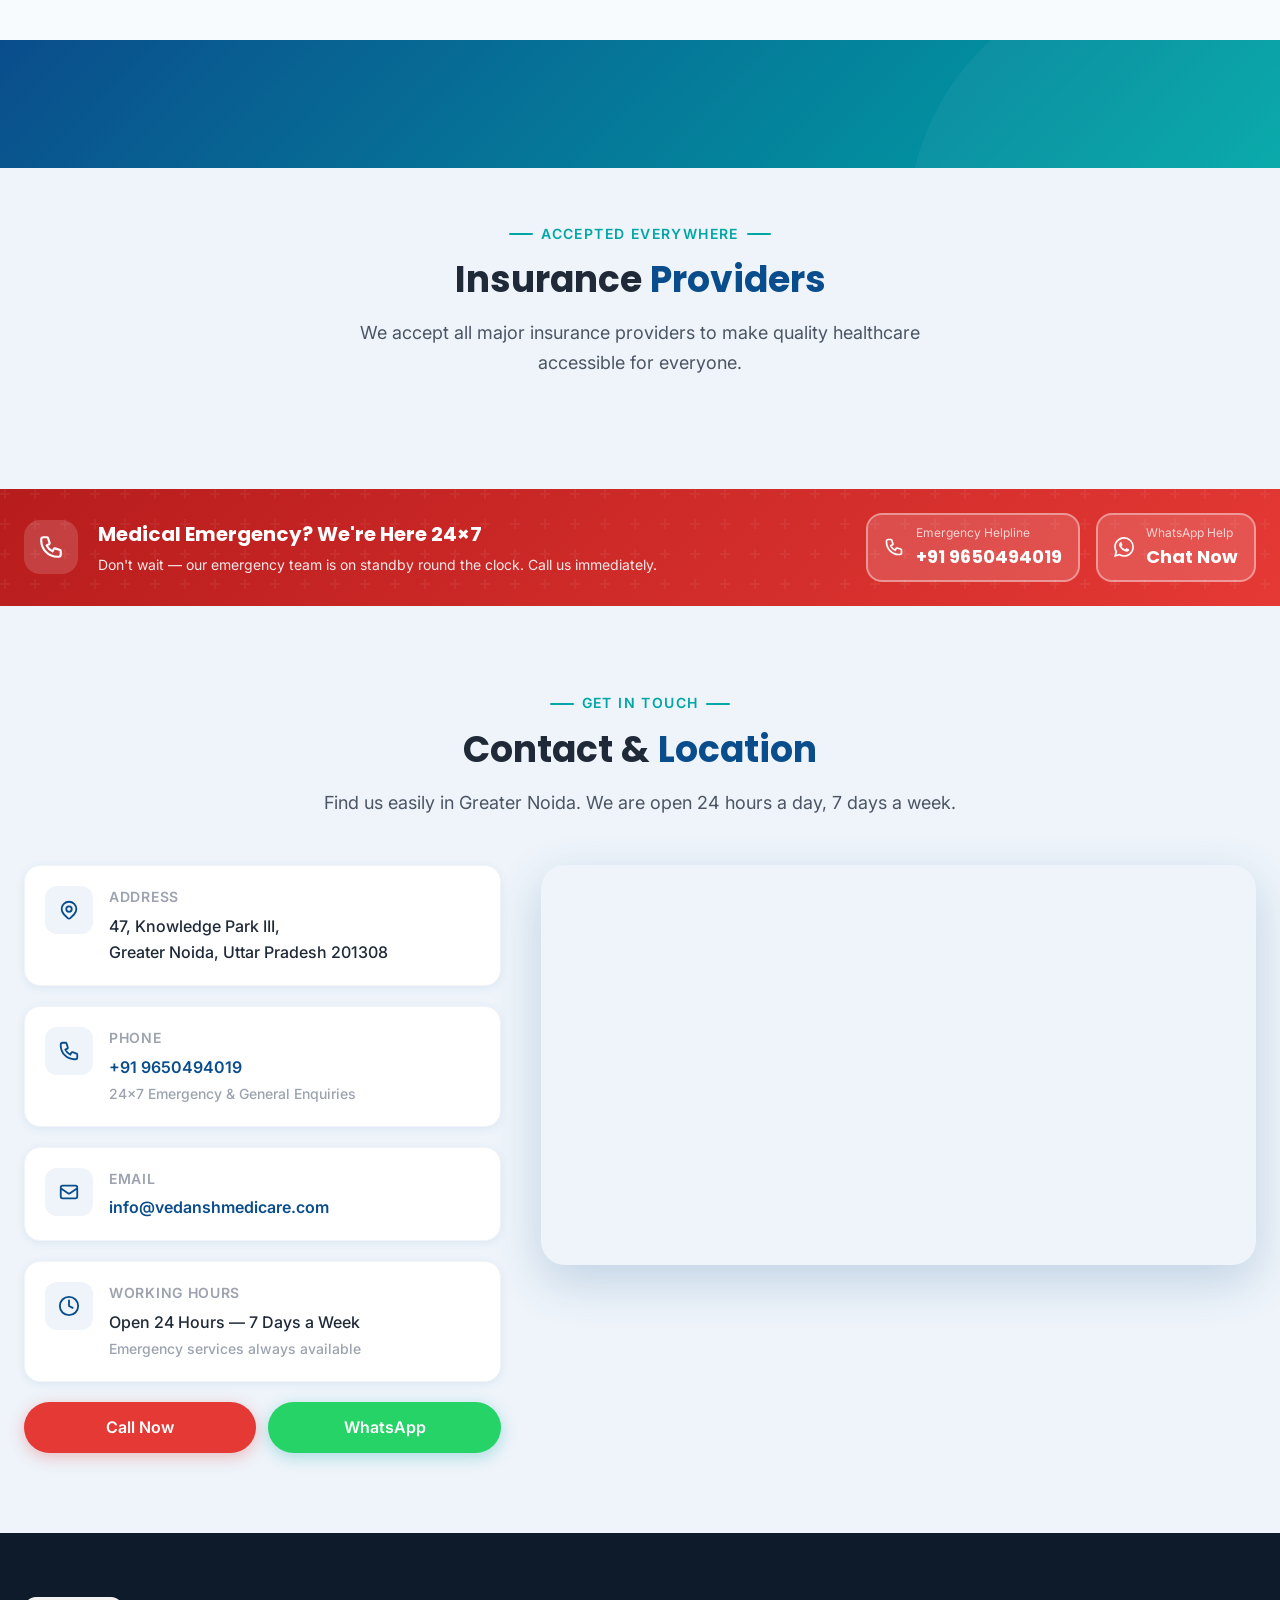
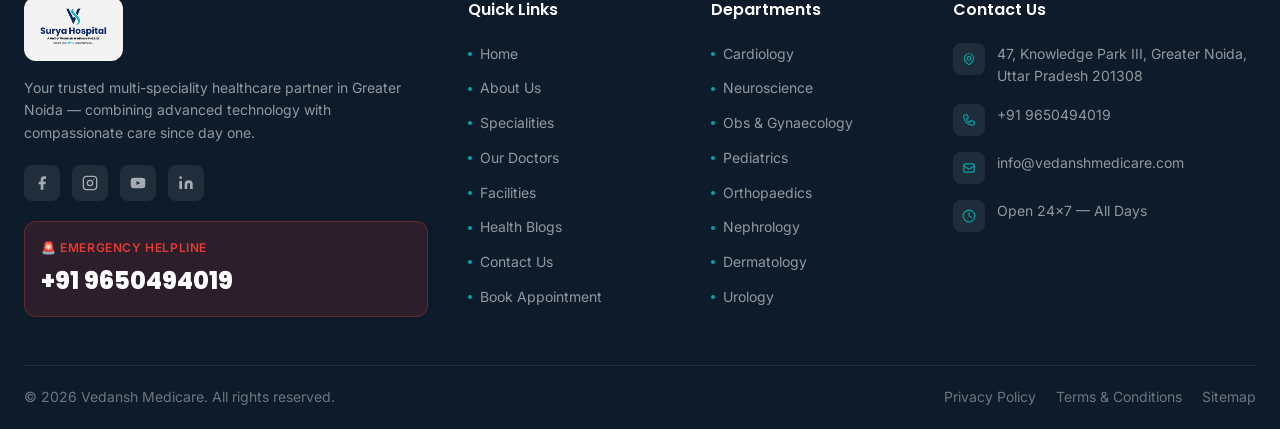
==== commit 3551f020: "marquee fix" ====
--- a/frontend/index.html
+++ b/frontend/index.html
@@ -513,14 +513,7 @@
       <button class="filter-btn" data-filter="diagnostics">Diagnostics</button>
     </div>
 
-    <div class="facilities-grid" id="facilities-grid">
-      <!-- Skeleton loaders -->
-      <div class="skeleton-shimmer" style="aspect-ratio:4/3;border-radius:var(--radius-xl);"></div>
-      <div class="skeleton-shimmer" style="aspect-ratio:4/3;border-radius:var(--radius-xl);"></div>
-      <div class="skeleton-shimmer" style="aspect-ratio:4/3;border-radius:var(--radius-xl);"></div>
-      <div class="skeleton-shimmer" style="aspect-ratio:4/3;border-radius:var(--radius-xl);"></div>
-    </div>
-    <div style="text-align:center;margin-top:var(--space-8);">
+    <div style="text-align:center;margin-top:var(--space-6);">
       <a href="facilities.html" class="btn btn-primary" style="display:inline-flex;align-items:center;gap:8px;">View All Facilities <svg xmlns="http://www.w3.org/2000/svg" fill="none" viewBox="0 0 24 24" stroke="currentColor" stroke-width="2" width="16" height="16"><path stroke-linecap="round" stroke-linejoin="round" d="M17 8l4 4m0 0l-4 4m4-4H3"/></svg></a>
     </div>
   </div>
--- a/frontend/css/main.css
+++ b/frontend/css/main.css
@@ -1077,7 +1077,7 @@
 .offers-marquee-sep  { opacity: 0.6; }
 @keyframes marquee-scroll {
   from { transform: translateX(0); }
-  to   { transform: translateX(-50%); }
+  to   { transform: translateX(-100%); }
 }
 
 /* Hero Image Panel */
@@ -1822,7 +1822,7 @@
 
 @keyframes scroll-marquee {
   from { transform: translateX(0); }
-  to   { transform: translateX(-50%); }
+  to   { transform: translateX(-100%); }
 }
 
 .partner-logo {
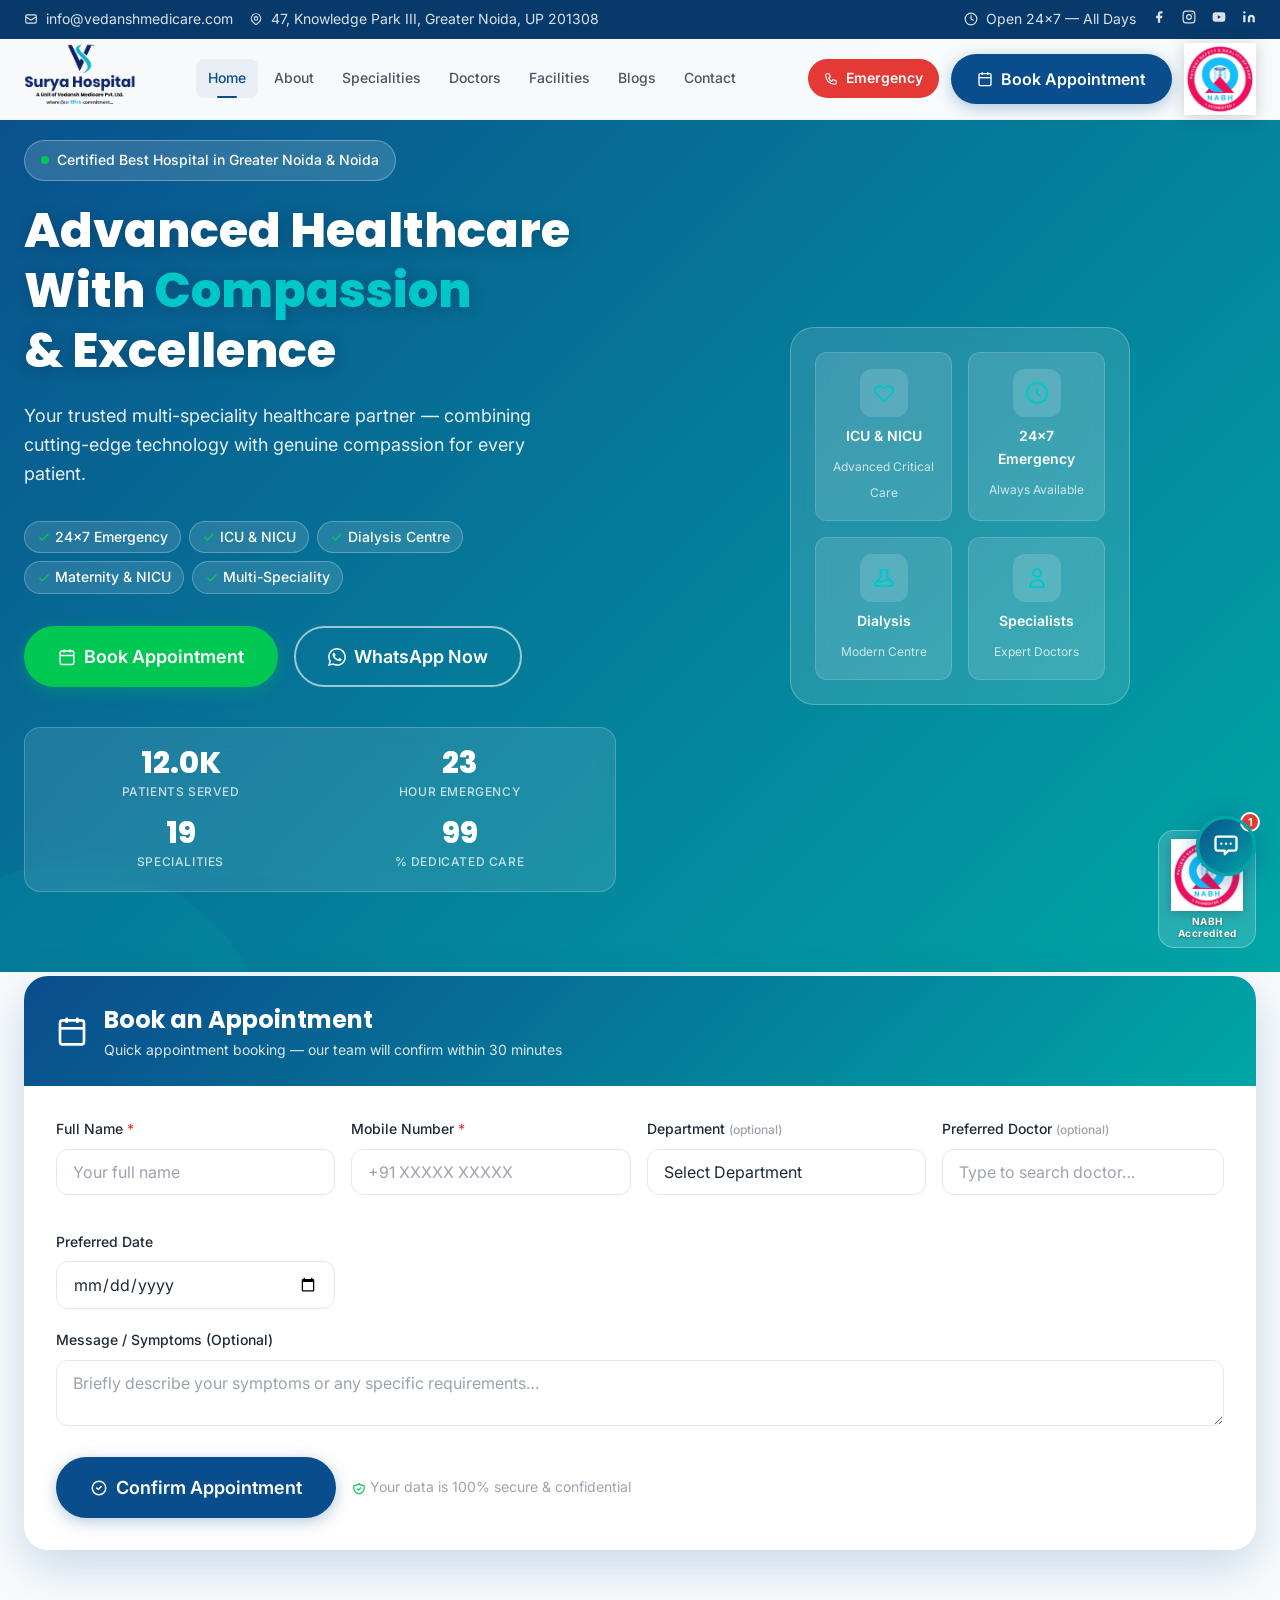
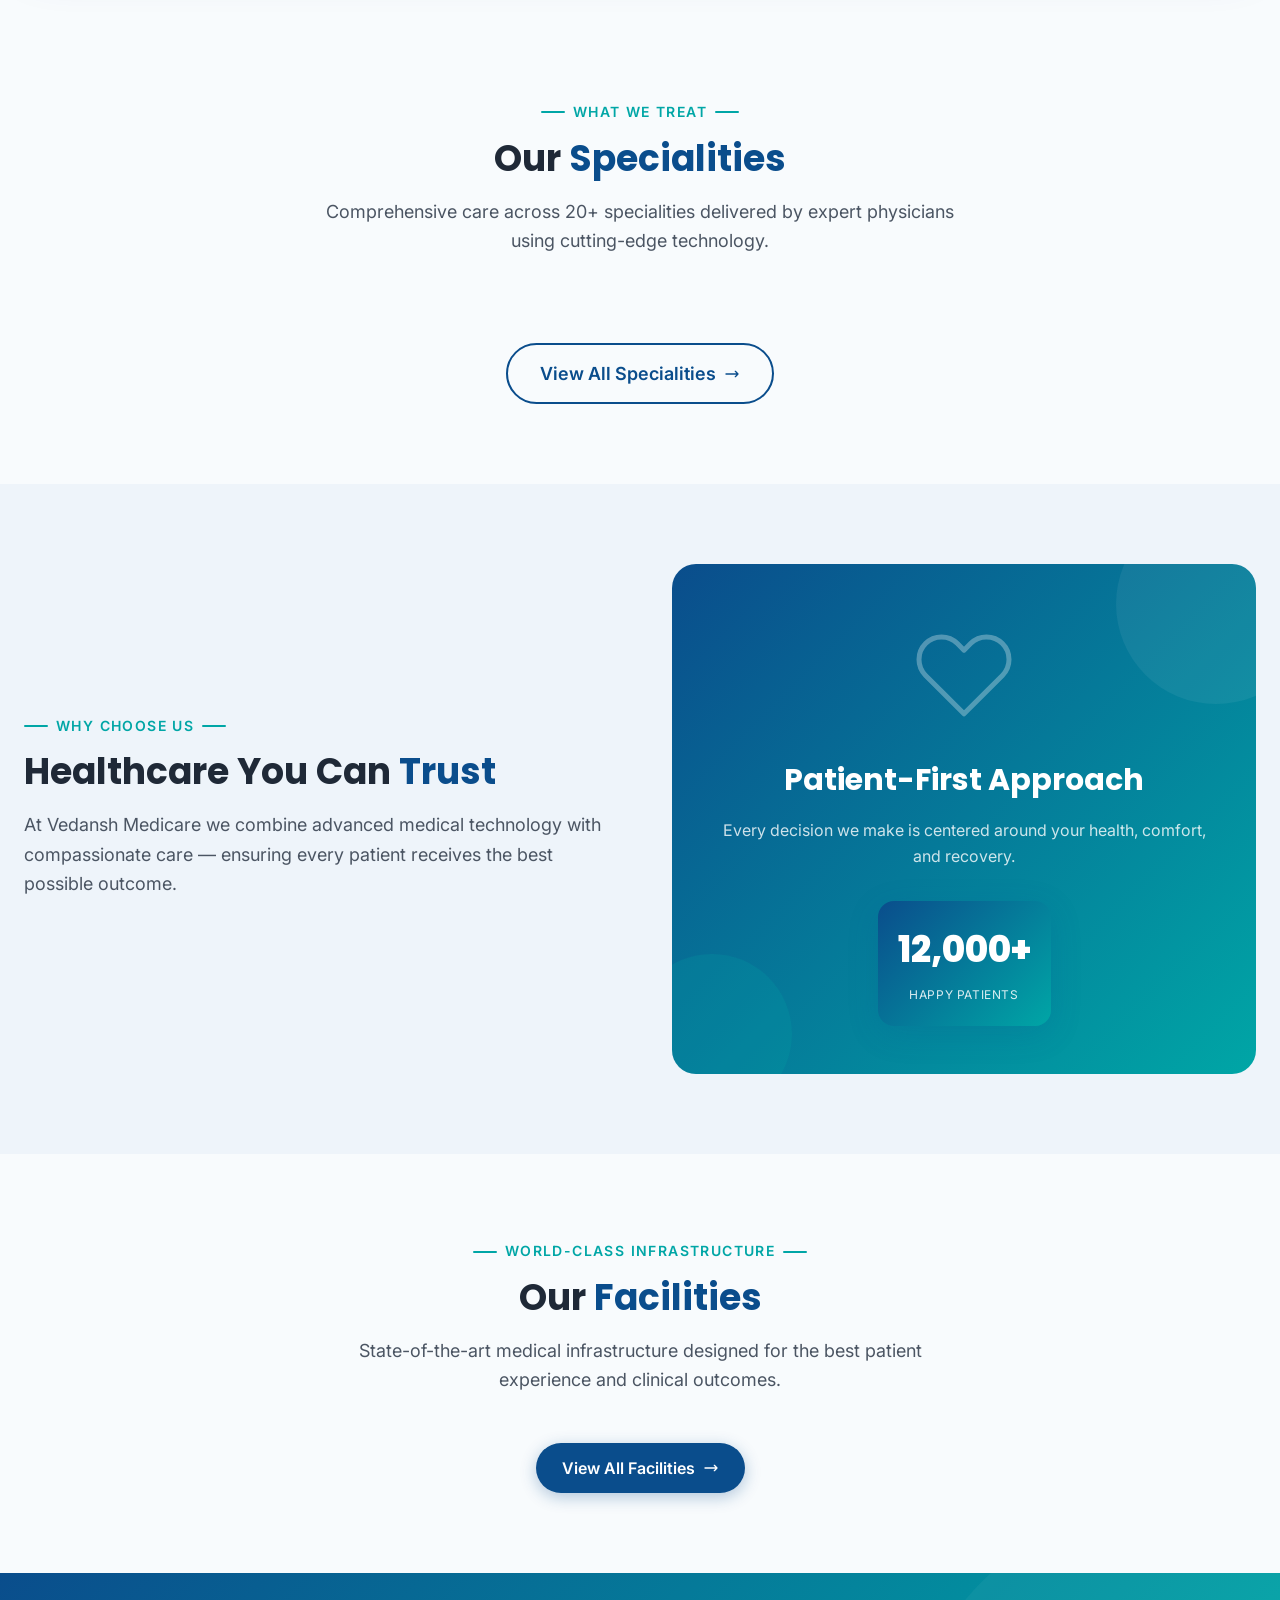
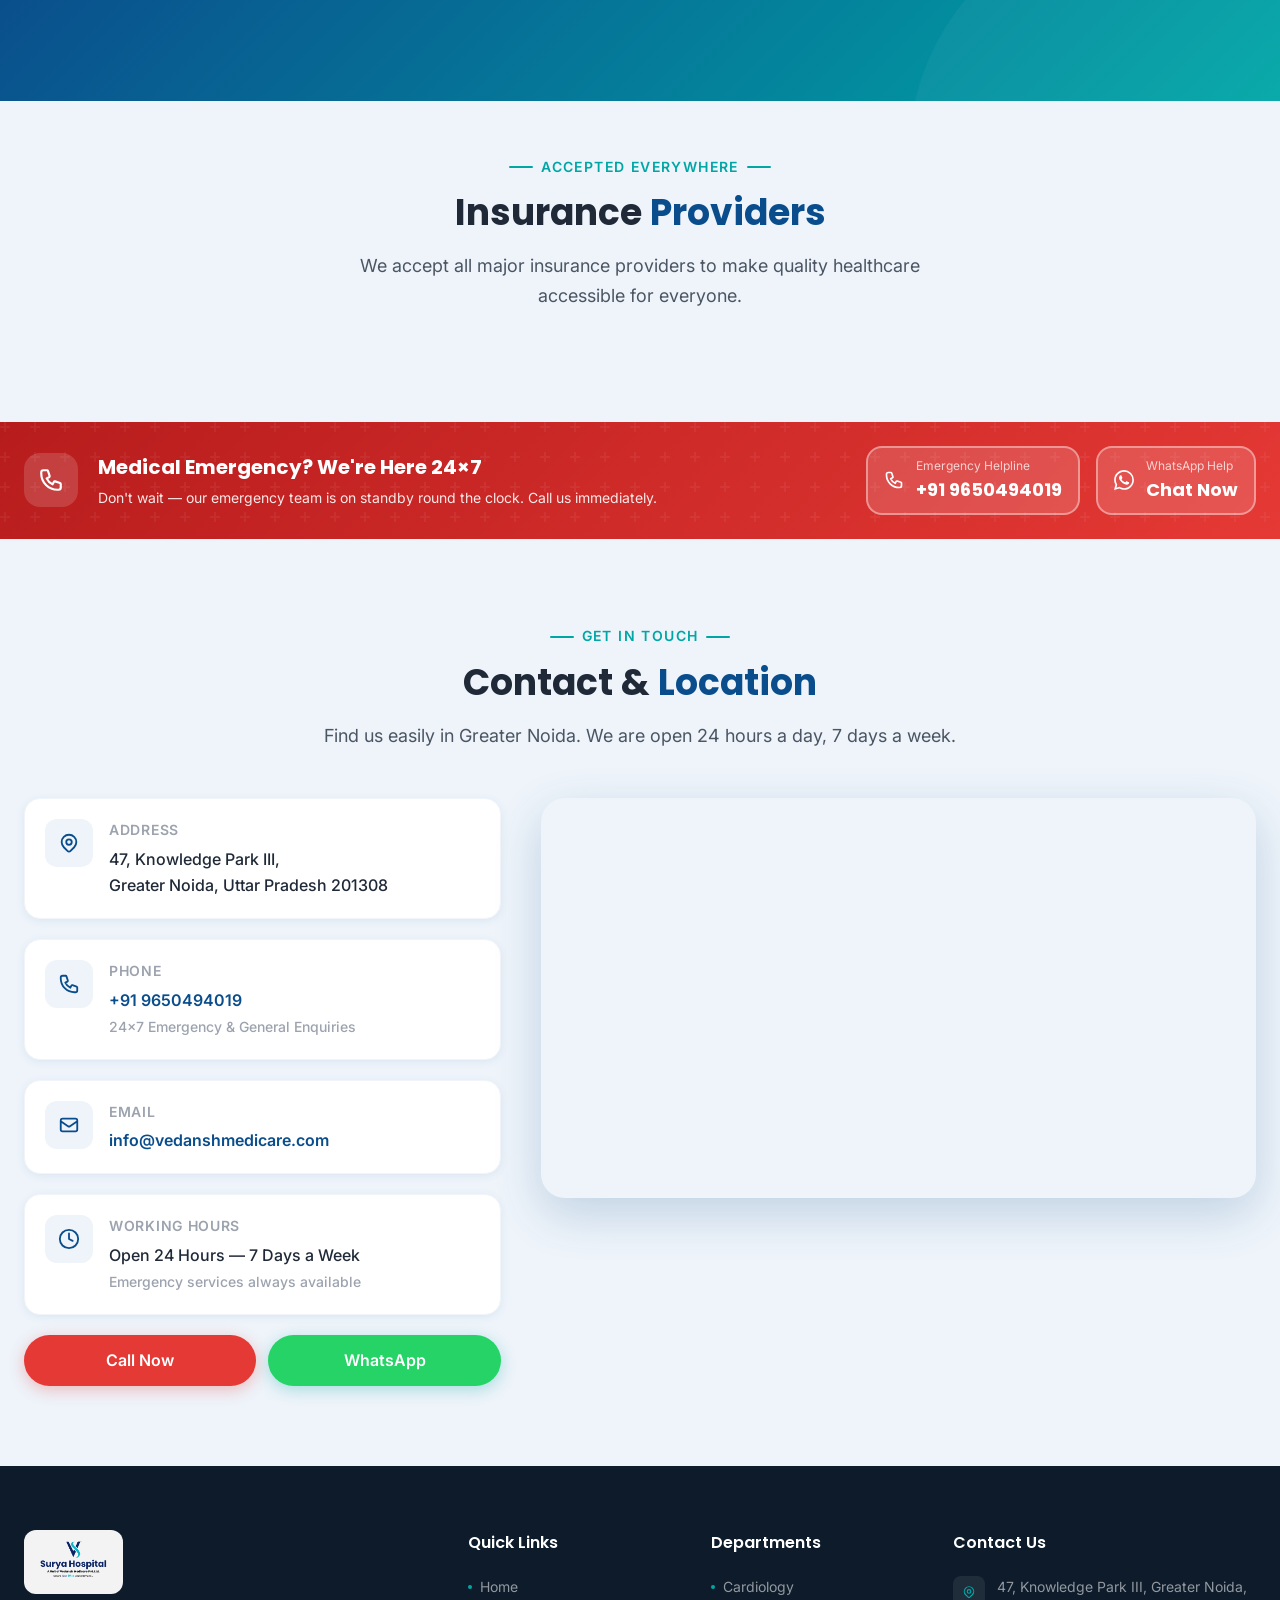
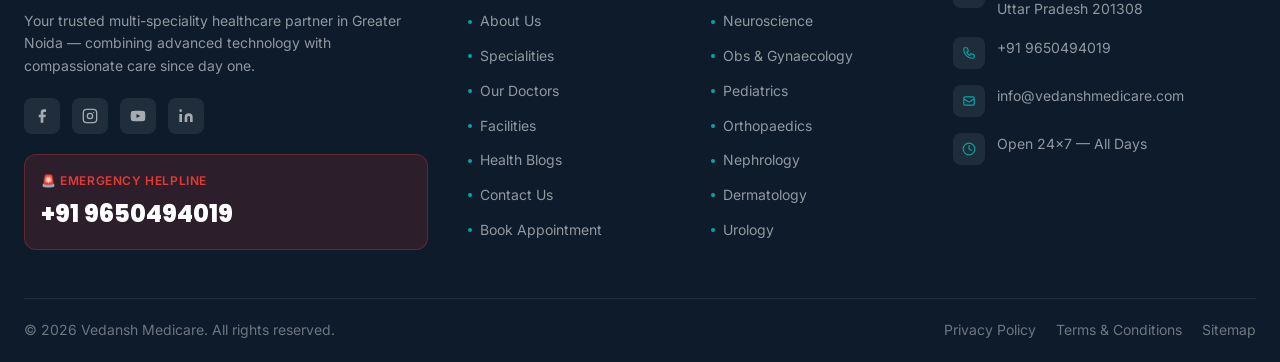
==== commit 9c690b5a: "Fixes done after testing" ====
--- a/frontend/index.html
+++ b/frontend/index.html
@@ -505,14 +505,6 @@
       <p class="section-desc">State-of-the-art medical infrastructure designed for the best patient experience and clinical outcomes.</p>
     </div>
 
-    <div class="facilities-filter" id="facilities-filter">
-      <button class="filter-btn active" data-filter="all">All</button>
-      <button class="filter-btn" data-filter="critical">Critical Care</button>
-      <button class="filter-btn" data-filter="surgery">Surgery</button>
-      <button class="filter-btn" data-filter="maternity">Maternity</button>
-      <button class="filter-btn" data-filter="diagnostics">Diagnostics</button>
-    </div>
-
     <div style="text-align:center;margin-top:var(--space-6);">
       <a href="facilities.html" class="btn btn-primary" style="display:inline-flex;align-items:center;gap:8px;">View All Facilities <svg xmlns="http://www.w3.org/2000/svg" fill="none" viewBox="0 0 24 24" stroke="currentColor" stroke-width="2" width="16" height="16"><path stroke-linecap="round" stroke-linejoin="round" d="M17 8l4 4m0 0l-4 4m4-4H3"/></svg></a>
     </div>
--- a/frontend/css/main.css
+++ b/frontend/css/main.css
@@ -2610,6 +2610,7 @@
 }
 
 @media (max-width: 768px) {
+  #hero                  { min-height: auto; }
   .site-logo-img { height: 58px; }
   .container             { padding: 0 var(--space-4); }
   .section-title         { font-size: var(--text-3xl); }
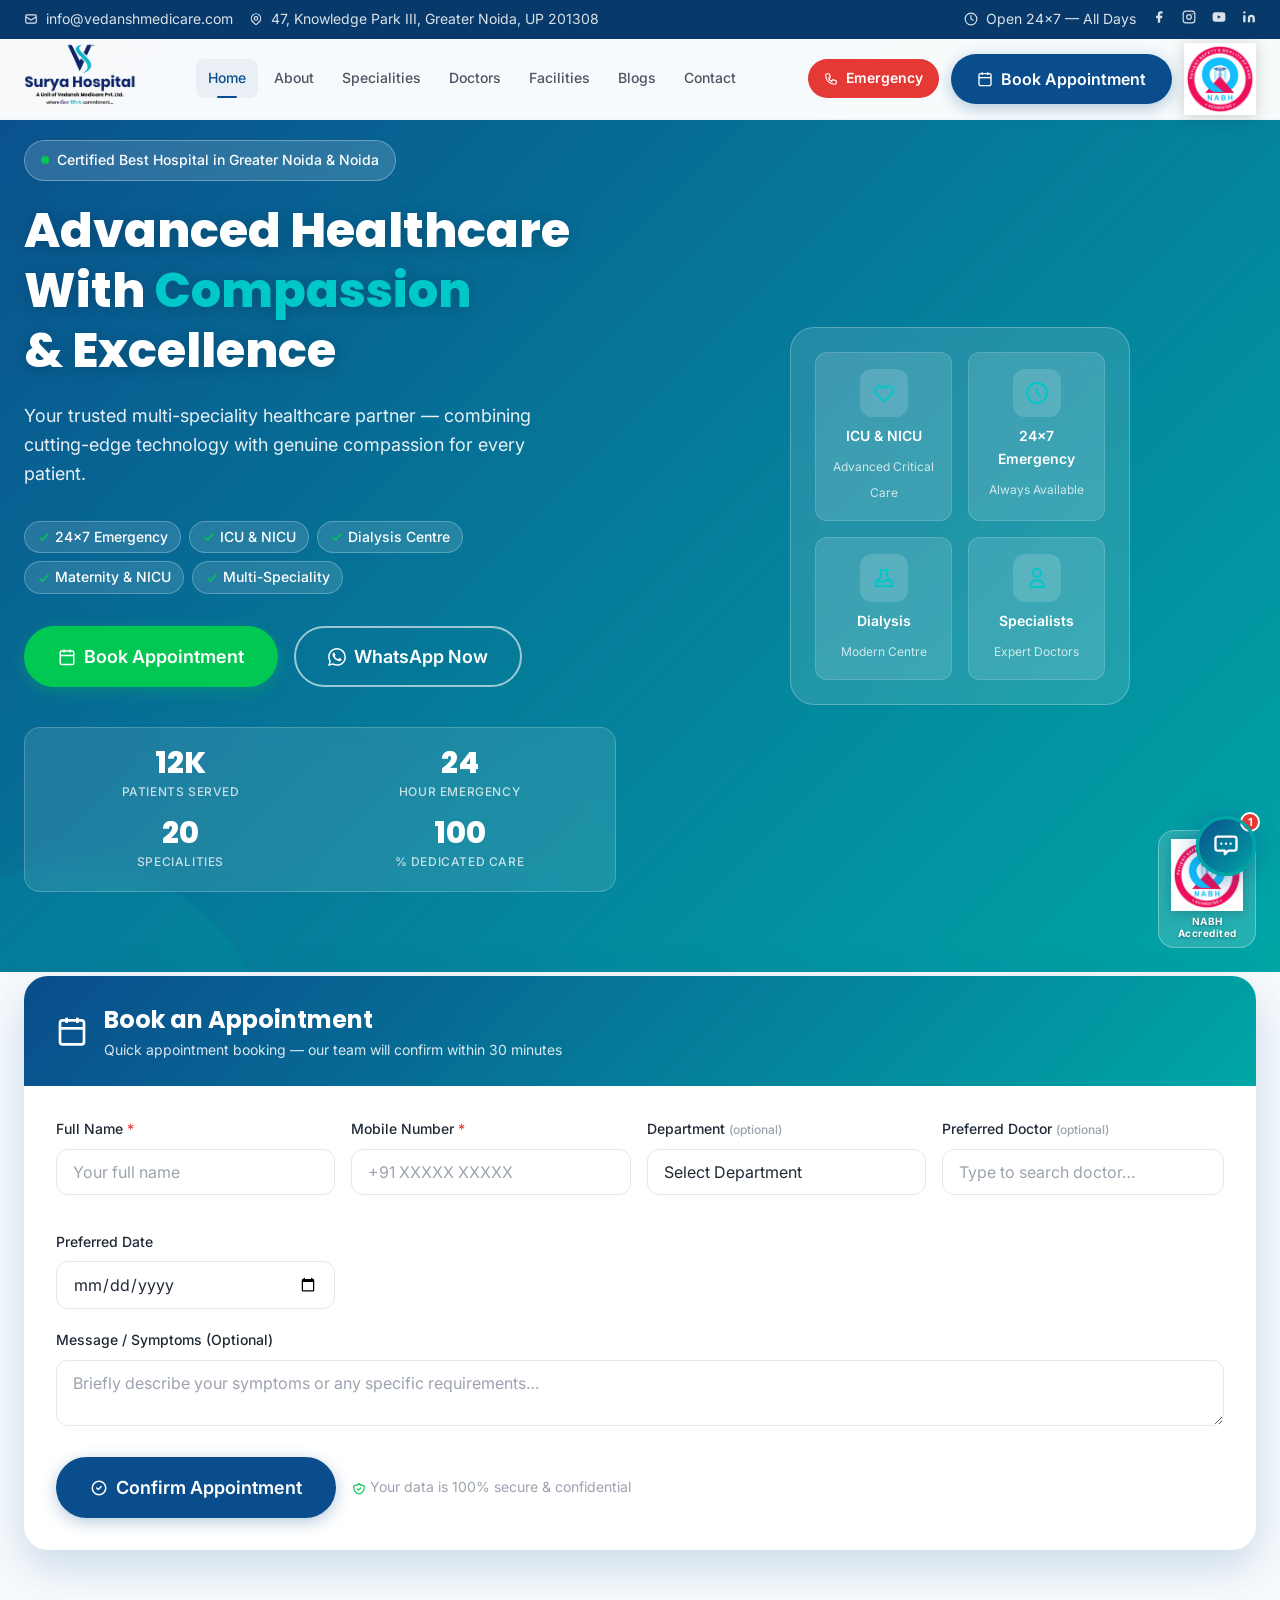
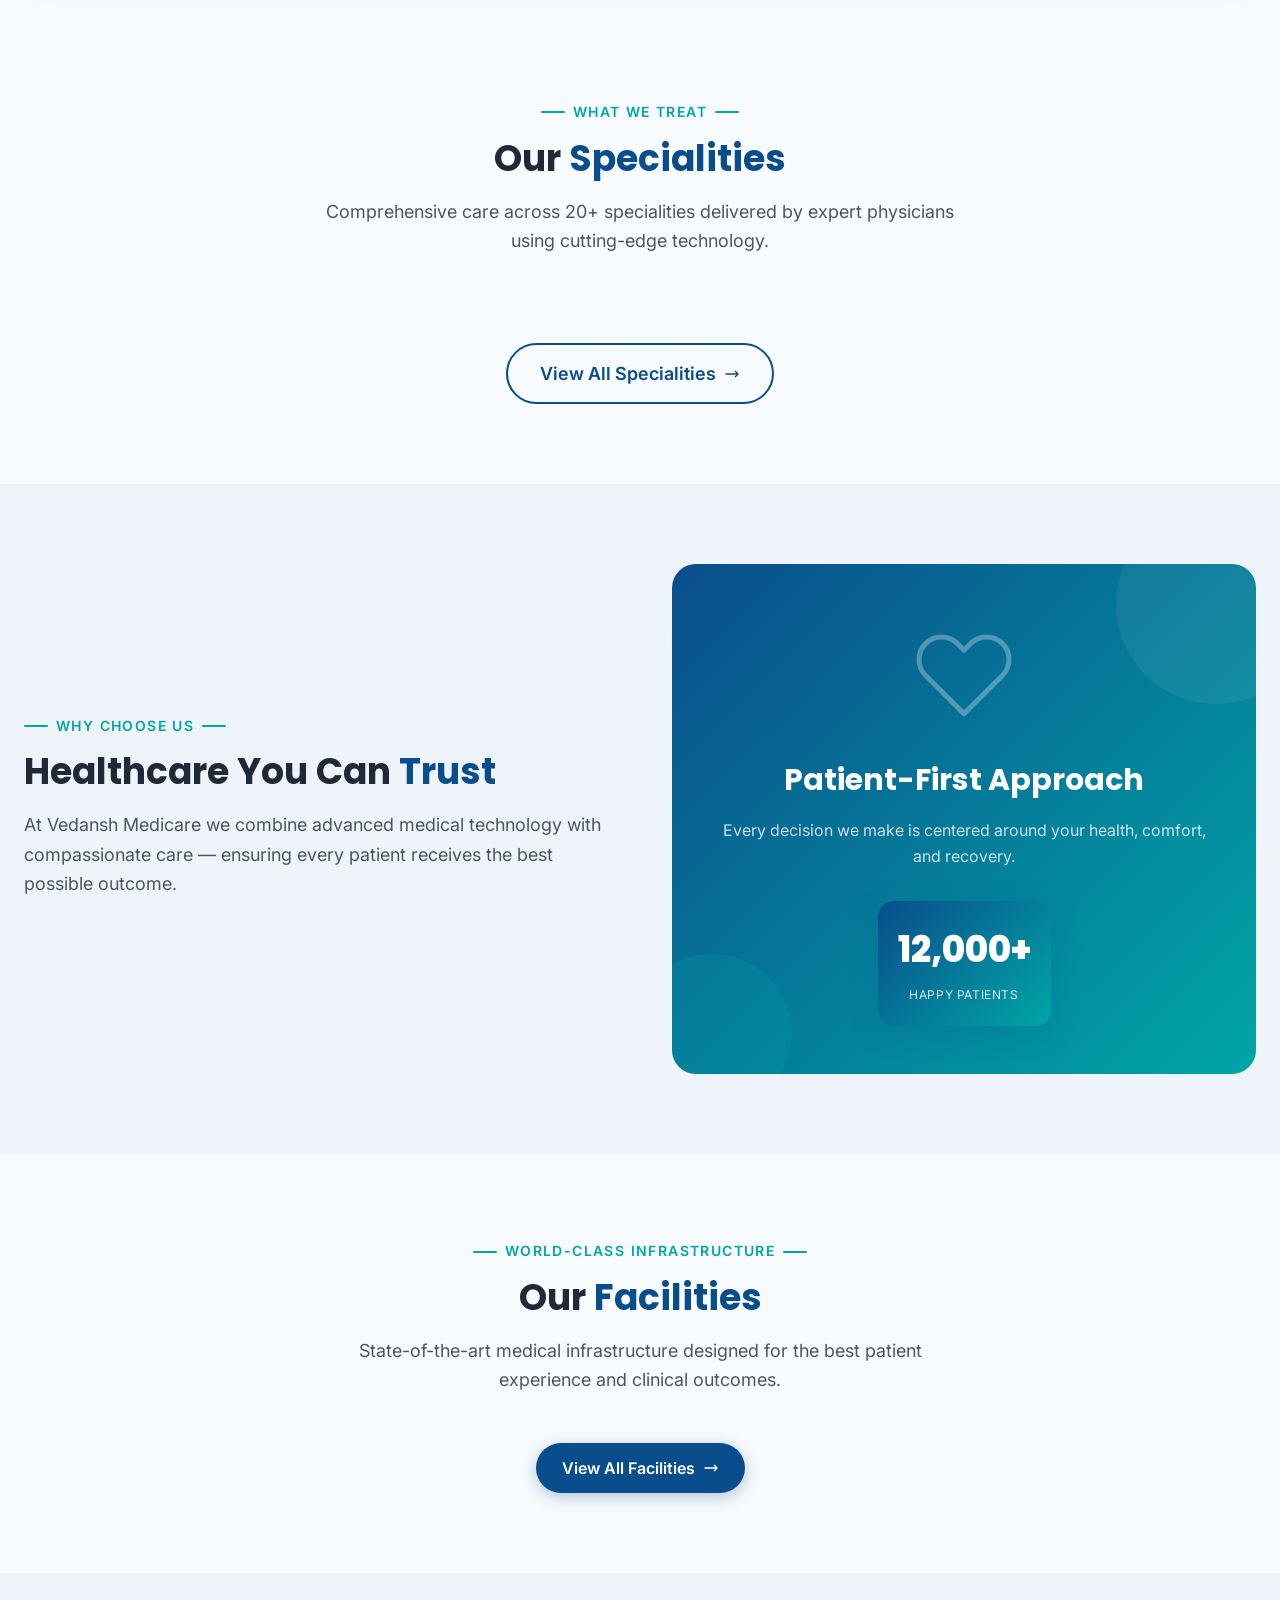
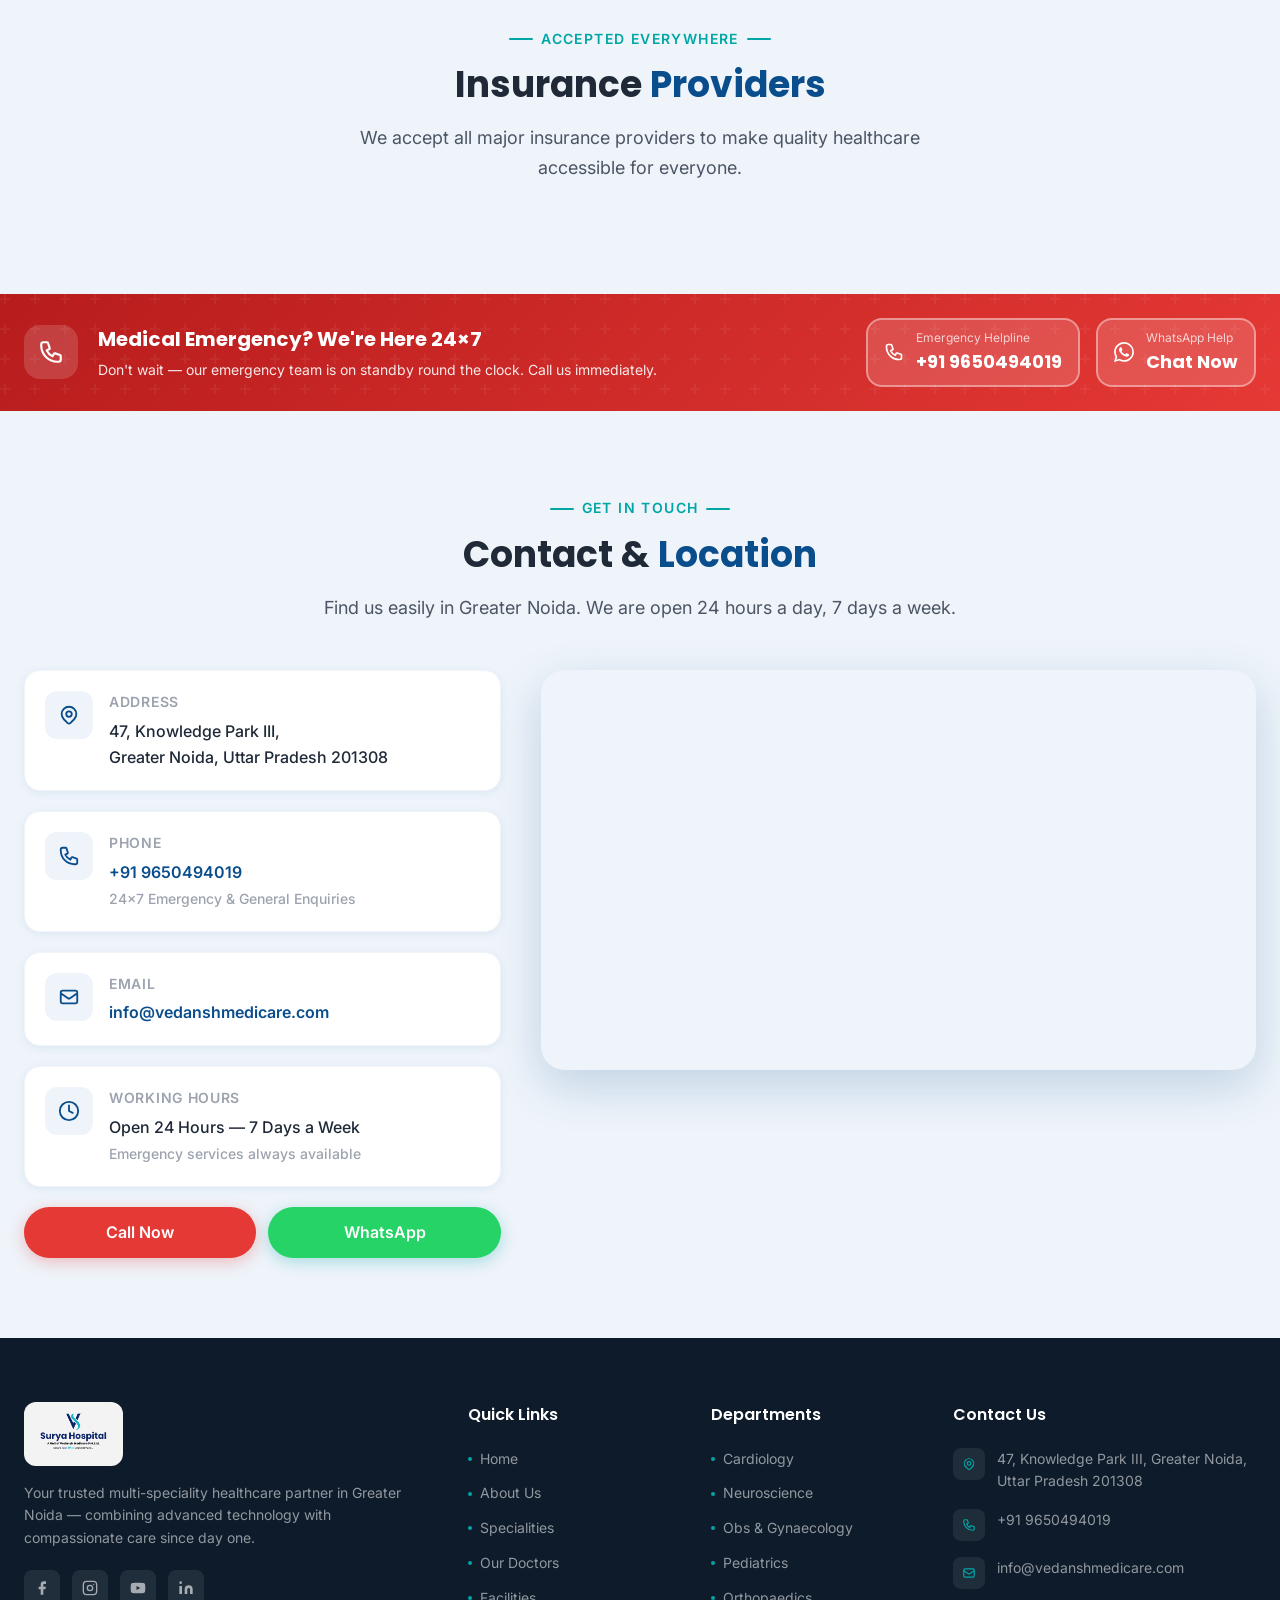
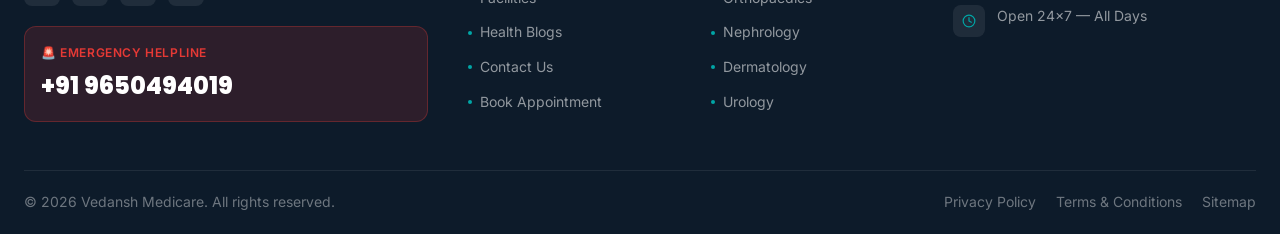
==== commit 42f027b4: "Fixing the issues after final testing" ====
--- a/frontend/index.html
+++ b/frontend/index.html
@@ -548,18 +548,6 @@
 
 
 <!-- ═══════════════════════════════════════════════════════
-     SECTION 9 · STATISTICS (ANIMATED COUNTERS)
-═══════════════════════════════════════════════════════ -->
-<section id="statistics" aria-label="Hospital statistics">
-  <div class="container">
-    <div class="stats-grid" id="stats-grid">
-      <!-- Rendered by JS -->
-    </div>
-  </div>
-</section>
-
-
-<!-- ═══════════════════════════════════════════════════════
      SECTION 10 · INSURANCE
 ═══════════════════════════════════════════════════════ -->
 <section id="insurance" class="section-padding-sm" aria-label="Insurance providers">
